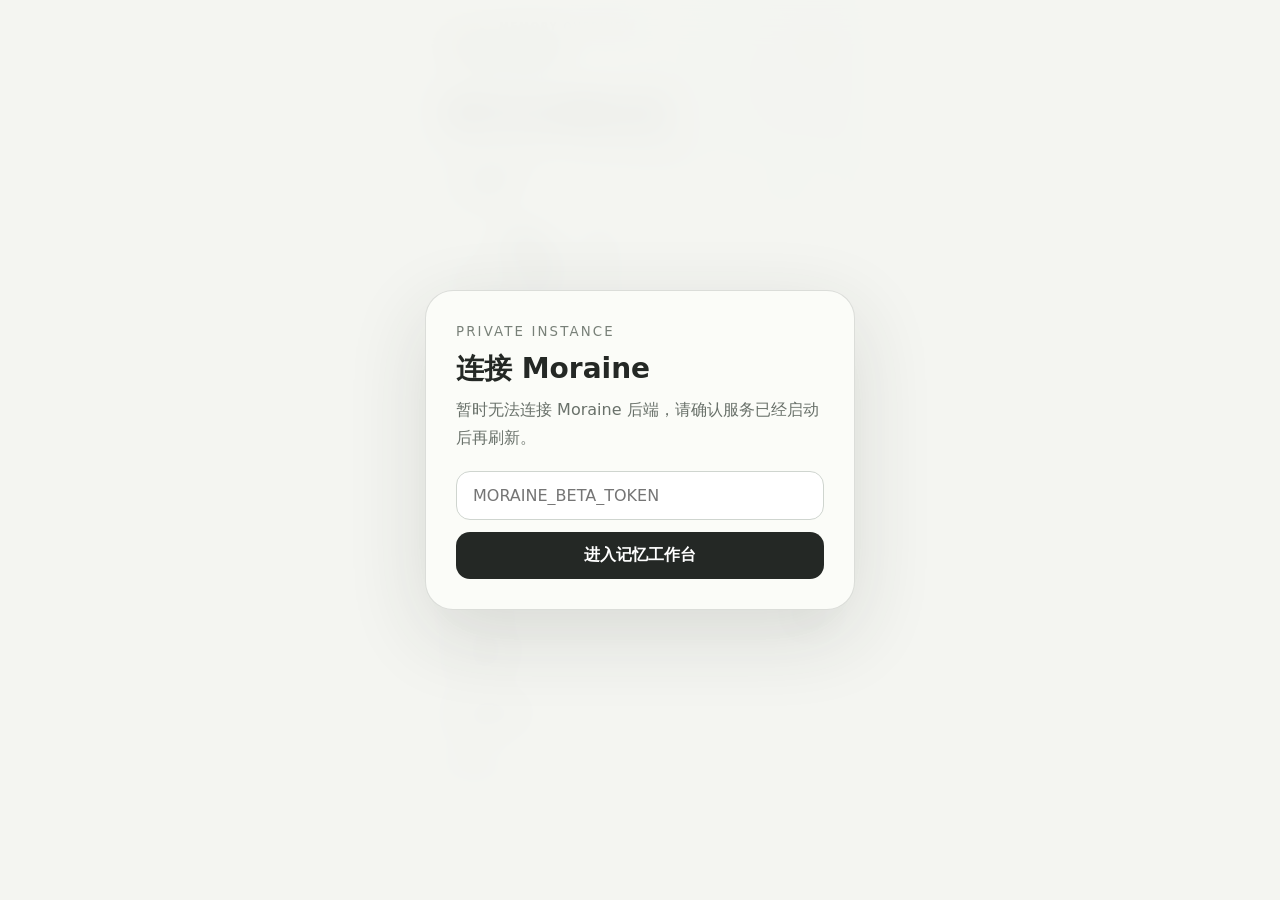
==== src/moraine/static/index.html @ c306637d "fix: use native mobile avatar picker" ====
<!doctype html>
<html lang="zh-CN">
<head>
  <meta charset="utf-8">
  <meta name="viewport" content="width=device-width,initial-scale=1,viewport-fit=cover">
  <meta name="apple-mobile-web-app-capable" content="yes">
  <meta name="apple-mobile-web-app-status-bar-style" content="black-translucent">
  <meta name="apple-mobile-web-app-title" content="Moraine">
  <meta name="mobile-web-app-capable" content="yes">
  <link rel="apple-touch-icon" sizes="180x180" href="./assets/moraine-apple-touch-icon.png?v=20260917-1">
  <title>Moraine · 记忆工作台</title>
  <link rel="stylesheet" href="./prototype.css?v=20260929-native-avatar">
  <link rel="stylesheet" href="./auth.css?v=20260928-1">
  <script src="./auth.js?v=20260928-1"></script>
</head>
<body>
  <section class="connection-shield" data-connection-shield hidden aria-live="polite">
    <article class="connection-card">
      <small>PRIVATE INSTANCE</small>
      <h1>连接 Moraine</h1>
      <p data-connection-message>这个实例启用了访问保护。令牌只保存在当前浏览器会话，不会进入记忆或导出文件。</p>
      <form data-connection-form>
        <input type="password" autocomplete="off" placeholder="MORAINE_BETA_TOKEN" aria-label="工作台令牌" required>
        <button type="submit">进入记忆工作台</button>
      </form>
    </article>
  </section>
  <main class="prototype" id="prototype">
    <button class="sidebar-scrim" id="sidebarScrim" type="button" aria-label="关闭导航" hidden></button>
    <aside class="sidebar" id="sidebar" aria-hidden="true" aria-label="记忆库导航">
      <button class="cairn-entry" type="button" data-view="cairn" aria-label="进入实例空间">
        <span class="cairn-avatar" data-cairn-avatar><i>＋</i></span>
        <span><strong data-cairn-name>Moraine</strong><small data-cairn-status>正在读取实例资料</small></span>
        <i aria-hidden="true">›</i>
      </button>
      <nav>
        <button class="is-current" type="button" data-view="overview"><i aria-hidden="true">◉</i><span>总览</span></button>
        <button type="button" data-view="calendar"><i aria-hidden="true">▦</i><span>事件日历</span></button>
        <button type="button" data-view="candidates"><i aria-hidden="true">◌</i><span>候选箱</span></button>
        <button type="button" data-view="library"><i aria-hidden="true">▱</i><span>记忆库</span></button>
        <button type="button" data-view="workbench"><i aria-hidden="true">◇</i><span>记忆工作台</span></button>
        <button type="button" data-view="archive"><i aria-hidden="true">□</i><span>归档</span></button>
        <button type="button" data-view="activity"><i aria-hidden="true">◔</i><span>活动记录</span></button>
      </nav>
      <footer>
        <button type="button" data-view="settings"><i aria-hidden="true">≡</i><span>设置</span></button>
        <p class="sidebar-service"><span></span>服务正常</p>
        <p class="sidebar-signature">Moraine · Local-first memory</p>
      </footer>
    </aside>
    <button class="floating-menu-button" type="button" data-open-sidebar aria-label="打开导航"><img src="./assets/moraine-stone-menu.png?v=20260917-2" alt="" aria-hidden="true"></button>
    <button class="back-to-top" type="button" data-back-to-top aria-label="回到页面顶部" aria-hidden="true" tabindex="-1"><span aria-hidden="true">↑</span></button>

    <section class="page cairn-home" id="cairn" aria-labelledby="cairnTitle">
      <header class="library-header">
        <button class="menu-button" type="button" data-open-sidebar aria-label="打开导航">☰</button>
        <div><p class="kicker">INSTANCE SPACE</p><h1 id="cairnTitle">实例空间</h1></div>
        <span class="privacy-mark">私密</span>
      </header>
      <section class="resident-card-shell" data-resident-card-shell>
        <button class="resident-card-flip" type="button" data-resident-card-flip aria-pressed="false" aria-label="翻到协作画像">
          <span aria-hidden="true">翻面</span><i aria-hidden="true">↻</i>
        </button>
        <div class="resident-card" data-resident-card>
          <article class="resident-card-face resident-card-front" aria-labelledby="residentCardTitle">
            <header><span><small>IDENTITY CORE</small><h2 id="residentCardTitle">self-core</h2></span><div class="self-core-card-actions"><label class="self-core-avatar-control" for="selfCoreAvatarInput"><span class="cairn-avatar" data-cairn-avatar><i>＋</i></span><em>更换头像</em></label><b>可修订</b></div></header>
            <div data-resident-identity><p class="resident-card-loading">正在读取真实身份资料。</p></div>
            <footer><span data-resident-version>身份资料</span><strong>MORAINE</strong></footer>
          </article>
          <article class="resident-card-face resident-card-back" aria-labelledby="userProfileTitle" aria-hidden="true" inert>
            <header><span><small>OWNER · SOURCE-BACKED</small><h2 id="userProfileTitle">协作画像</h2></span><b>私密</b></header>
            <div data-user-profile><p class="resident-card-loading">正在读取真实用户画像。</p></div>
            <footer><span data-user-profile-version>用户画像</span><strong>可确认 · 可修订</strong></footer>
          </article>
        </div>
        <input id="selfCoreAvatarInput" class="cairn-direct-file" type="file" accept="image/png,image/jpeg,image/webp,image/gif" data-cairn-direct-avatar aria-label="选择 self-core 头像">
        <small class="cairn-direct-result resident-card-result" data-cairn-direct-result aria-live="polite">点击头像可由人类自定义</small>
      </section>
      <section class="panel relation-map" aria-labelledby="relationMapTitle">
        <header><span><small>PRIVATE RELATION MAP</small><h2 id="relationMapTitle">关系星图</h2><p>从真实往来长出的关系，而不是一张亲密度排行榜。</p></span><b>私密</b></header>
        <div class="relation-graph" data-relation-graph><p>正在读取关系网……</p></div>
        <section class="relation-detail t-panel-slide" data-relation-detail data-open="false" hidden aria-live="polite"></section>
        <p class="relation-map-note">点一个名字，只看我们之间的来路。节点不替对方定义关系；私人来信正文与未确认推测不会出现在图里。</p>
      </section>
      <section class="panel layered-recall" aria-labelledby="layeredRecallTitle">
        <header><span><small>LIVE · LAYERED RECALL</small><h2 id="layeredRecallTitle">分层召回</h2><p>这里只显示预算与进入条件；记忆正文留在后端，由小机按需使用。</p></span><b>只读</b></header>
        <div class="layered-recall-stack" data-layered-recall aria-live="polite"><p>正在读取真实分层召回。</p></div>
        <footer><span data-layered-recall-usage>字符预算读取中</span><span>不写入记忆</span></footer>
      </section>
    </section>

    <section class="page activity-page" id="activity" aria-labelledby="activityTitle">
      <header class="library-header">
        <button class="menu-button" type="button" data-open-sidebar aria-label="打开导航">☰</button>
        <div><p class="kicker">LIFE, NOT LOGS</p><h1 id="activityTitle">活动记录</h1></div>
        <span class="privacy-mark">私密</span>
      </header>
      <p class="activity-intro">只记真正发生过的生活、探索与创作；纯巡检、失败重试和“什么也没做”不在这里签到。</p>
      <div class="activity-stream" data-activity-stream aria-live="polite"><p>正在读取生活痕迹。</p></div>
      <button class="activity-more" type="button" data-activity-more hidden>再看早一些</button>
    </section>

    <section class="page overview" id="overview" aria-labelledby="overviewTitle">
      <header class="library-header overview-header">
        <button class="menu-button" type="button" data-open-sidebar aria-label="打开导航">☰</button>
        <div><p class="kicker">MEMORY OVERVIEW</p><h1>总览</h1></div>
        <span class="privacy-mark">私密</span>
      </header>

      <div class="overview-copy">
        <h1 id="overviewTitle" data-overview-title>正在读取记忆状态</h1>
        <p data-overview-subtitle>只读取统计与近期元数据。</p>
      </div>

      <section class="panel lifecycle" aria-labelledby="lifecycleTitle">
        <header>
          <div><h2 id="lifecycleTitle">记忆权重</h2><p data-effective-count>读取中</p></div>
          <button type="button" data-view-link="library">进入记忆库</button>
        </header>
        <button class="ring-row" type="button" data-view-link="library" aria-label="进入记忆库">
          <span class="ring" role="img" data-lifecycle-ring aria-label="正在读取生命周期">
            <span><strong class="t-digit-group" data-total-count>—</strong><small>有效记忆</small></span>
          </span>
          <span class="legend">
            <span><i class="weight-core"></i><span>核心</span><strong data-weight-count="core">—</strong></span>
            <span><i class="weight-important"></i><span>重要</span><strong data-weight-count="important">—</strong></span>
            <span><i class="weight-stable"></i><span>稳定</span><strong data-weight-count="stable">—</strong></span>
            <span><i class="weight-normal"></i><span>普通</span><strong data-weight-count="normal">—</strong></span>
            <span><i class="weight-transient"></i><span>短暂</span><strong data-weight-count="transient">—</strong></span>
          </span>
        </button>
      </section>

      <section class="panel changes" aria-labelledby="changesTitle">
        <header>
          <h2 id="changesTitle">近期变化</h2>
          <button type="button" data-view-link="library">查看全部</button>
        </header>
        <ul data-overview-recent>
          <li><span class="event-dot"></span><p><strong>读取中</strong><small>不展示记忆正文</small></p></li>
        </ul>
      </section>

      <section class="panel attention" aria-labelledby="attentionTitle">
        <header>
          <h2 id="attentionTitle">待处理</h2>
          <span class="count" data-pending-count>—</span>
        </header>
        <button type="button">
          <span><strong>共同审阅</strong><small data-pending-reviews>读取中</small></span>
          <i aria-hidden="true">›</i>
        </button>
        <button type="button">
          <span><strong>新记忆候选</strong><small data-pending-candidates>读取中</small></span>
          <i aria-hidden="true">›</i>
        </button>
      </section>

      <p class="system-check" data-overview-check>正在进行只读检查</p>
    </section>

    <section class="page calendar-page" id="calendar" aria-labelledby="eventCalendarTitle">
      <header class="library-header">
        <button class="menu-button" type="button" data-open-sidebar aria-label="打开导航">☰</button>
        <div><p class="kicker">EVENT CALENDAR</p><h1 id="eventCalendarTitle">事件日历</h1></div>
        <span class="privacy-mark">私密</span>
      </header>
      <p class="calendar-intro">按真实发生时间查看记忆；没有可靠日期的内容留在待确认区，不用创建时间代替。</p>
      <section class="panel event-calendar calendar-surface" aria-label="按月浏览事件">
        <header><div><small>OCCURRED AT</small><h2>按月浏览</h2></div><span data-calendar-undated>日期待确认 —</span></header>
        <div class="calendar-nav"><button type="button" data-calendar-previous aria-label="上个月">←</button><strong data-calendar-month>读取中</strong><button type="button" data-calendar-next aria-label="下个月">→</button></div>
        <div class="calendar-weekdays" aria-hidden="true"><span>一</span><span>二</span><span>三</span><span>四</span><span>五</span><span>六</span><span>日</span></div>
        <div class="calendar-grid" data-calendar-grid aria-live="polite"><p>正在按真实发生时间读取事件。</p></div>
      </section>
      <section class="panel calendar-events-panel t-panel-slide" data-calendar-event-panel data-open="false" aria-labelledby="calendarSelectedDate">
        <header><div><small>MEMORIES OF THE DAY</small><h2 id="calendarSelectedDate" data-calendar-selected-date>当日事件</h2></div><span data-calendar-event-count>—</span></header>
        <div class="calendar-day-events" data-calendar-events aria-live="polite"><p>选择有标记的日期查看事件。</p></div>
      </section>
    </section>

    <section class="page candidates-page" id="candidates" aria-labelledby="candidateInboxTitle">
      <header class="library-header">
        <button class="menu-button" type="button" data-open-sidebar aria-label="打开导航">☰</button>
        <div><p class="kicker">CANDIDATE INBOX</p><h1 id="candidateInboxTitle">候选箱</h1></div>
      </header>
      <p class="candidate-intro">记忆形成之前的安静入口。本地语义模型只寻找相似线索，不替使用者裁决。</p>
      <p class="candidate-intro" data-candidate-flow-summary>正在核对今天的候选流向。</p>
      <section class="candidate-counts" aria-label="候选状态"><span><strong data-candidate-count="pending">—</strong><small>待判断</small></span><span><strong data-candidate-count="protected">—</strong><small>受保护</small></span><span><strong data-candidate-count="held">—</strong><small>静置</small></span></section>
      <section class="candidate-browser panel"><header><div><small>EVENT BASKET</small><h2 data-candidate-position>正在读取</h2></div><div class="candidate-arrows"><button type="button" data-candidate-previous aria-label="上一个候选">←</button><button type="button" data-candidate-next aria-label="下一个候选">→</button></div></header><div data-candidate-card aria-live="polite"><p>正在读取真实候选。</p></div></section>
      <section class="candidate-workbench panel" aria-labelledby="candidateWorkbenchTitle">
        <header><div><small>MANUAL WORKSET</small><h2 id="candidateWorkbenchTitle">候选合并工作台</h2></div><b data-candidate-workset-count>0 条</b></header>
        <p>人工纠正事件边界；核对预览并输入确认码后，可正式写入记忆库。</p>
        <label class="candidate-workbench-search">搜索候选<input type="search" data-candidate-workbench-search placeholder="标题、正文或标签"></label>
        <div class="candidate-search-results" data-candidate-search-results><small>输入关键词，从全部待判断候选中添加。</small></div>
        <div class="candidate-workset" data-candidate-workset><p>先从上方候选卡加入至少两条。</p></div>
        <label class="candidate-workbench-reason">合并说明<textarea rows="2" data-candidate-workbench-reason>人工核对候选事件边界并生成入库前合并预览。</textarea></label>
        <button class="candidate-preview-button" type="button" data-preview-candidate-workset disabled>生成合并预览</button>
        <div class="candidate-workbench-preview" data-candidate-workbench-preview aria-live="polite"><p>尚未生成预览。</p></div>
      </section>
    </section>

    <section class="page archive-page" id="archive" aria-labelledby="archiveTitle">
      <header class="library-header">
        <button class="menu-button" type="button" data-open-sidebar aria-label="打开导航">☰</button>
        <div><p class="kicker">MEMORY ARCHIVE</p><h1 id="archiveTitle">归档</h1></div>
        <span class="privacy-mark">可追溯</span>
      </header>
      <p class="candidate-intro">退出日常召回的记忆仍保留正文、来源与历史。这里不混放候选结案记录。</p>
      <section class="archive-summary panel"><strong data-archive-count>—</strong><span>条归档记忆</span></section>
      <section class="archive-list" data-archive-list aria-live="polite"><p>正在读取归档记忆。</p></section>
    </section>

    <section class="page library" id="library" aria-labelledby="libraryTitle">
      <header class="library-header">
        <button class="menu-button" type="button" data-open-sidebar aria-label="打开导航">☰</button>
        <div><p class="kicker">MEMORY LIBRARY</p><h1 id="libraryTitle">Moraine</h1></div>
        <span class="privacy-mark">私密</span>
      </header>

      <div class="search-row">
        <label class="search">
          <svg viewBox="0 0 24 24" aria-hidden="true"><circle cx="10.8" cy="10.8" r="6.4"></circle><path d="m15.5 15.5 4.2 4.2"></path></svg>
          <input id="memorySearch" type="search" placeholder="按标题、摘要或标签查找" autocomplete="off">
        </label>
      </div>

      <section class="organize-control t-acc" data-open="false">
        <button class="organize-toggle t-acc-head" type="button" data-toggle-organize aria-expanded="false" aria-controls="organizePanel">
          <span><strong>分类与排序</strong><small><i data-current-category>全部类型</i> · <i data-current-view>时间 ↓</i></small></span>
          <i class="t-acc-chevron" aria-hidden="true">⌄</i>
        </button>
        <div class="organize-panel t-acc-panel" id="organizePanel">
          <div class="t-acc-panel-inner organize-panel-inner">
          <div class="organize-row category-row">
            <span>分类</span>
            <div class="category-options">
              <button type="button" data-category="all" aria-pressed="true">全部</button>
              <button type="button" data-category="relationship" aria-pressed="false">关系</button>
              <button type="button" data-category="project" aria-pressed="false">项目</button>
              <button type="button" data-category="decision" aria-pressed="false">决定</button>
              <button type="button" data-category="preference" aria-pressed="false">偏好</button>
              <button type="button" data-category="event" aria-pressed="false">事件</button>
              <button type="button" data-category="reflection" aria-pressed="false">反思</button>
            </div>
          </div>
          <div class="organize-row arrangement-row">
            <span>排序</span>
            <div class="arrangement-options t-tabs" role="tablist" aria-label="记忆排序方式">
              <span class="t-tabs-pill" aria-hidden="true"></span>
              <button class="t-tab is-desc" role="tab" type="button" data-arrangement="time" aria-selected="true" aria-pressed="true" aria-label="时间，降序"><span>时间</span><svg viewBox="0 0 18 18" aria-hidden="true"><path class="arrow-up" d="M5.25 14.5V3.5m0 0L2.5 6.25M5.25 3.5 8 6.25"/><path class="arrow-down" d="M12.75 3.5v11m0 0 2.75-2.75m-2.75 2.75L10 11.75"/></svg></button>
              <button class="t-tab" role="tab" type="button" data-arrangement="weight" aria-selected="false" aria-pressed="false" aria-label="权重，可排序"><span>权重</span><svg viewBox="0 0 18 18" aria-hidden="true"><path class="arrow-up" d="M5.25 14.5V3.5m0 0L2.5 6.25M5.25 3.5 8 6.25"/><path class="arrow-down" d="M12.75 3.5v11m0 0 2.75-2.75m-2.75 2.75L10 11.75"/></svg></button>
              <button class="t-tab" role="tab" type="button" data-arrangement="recent" aria-selected="false" aria-pressed="false" aria-label="最近，可排序"><span>最近</span><svg viewBox="0 0 18 18" aria-hidden="true"><path class="arrow-up" d="M5.25 14.5V3.5m0 0L2.5 6.25M5.25 3.5 8 6.25"/><path class="arrow-down" d="M12.75 3.5v11m0 0 2.75-2.75m-2.75 2.75L10 11.75"/></svg></button>
            </div>
          </div>
          </div>
        </div>
      </section>

      <section class="workbench-selection" data-workbench-selection hidden>
        <span><strong><i data-selected-count>0</i> 条已加入工作台</strong><small>只传递记忆 ID，刷新后清空</small></span>
        <button type="button" data-open-selected-workbench>去整理</button>
      </section>

      <section class="memory-list" aria-label="按时间浏览记忆">
        <header><h2>按时间浏览</h2><span id="visibleMemoryCount" aria-live="polite">正在读取真实记忆</span></header>

        <div id="memoryGroups">
        <section class="memory-time-group" data-memory-group aria-labelledby="memoryToday">
          <header><h3 id="memoryToday">今天</h3><span data-group-count>2 条</span></header>
          <article class="memory-paper t-acc" data-open="false" data-memory-paper data-memory-item data-memory-type="project" data-memory-time="today" data-memory-weight="important" data-memory-state="active" data-memory-source="shared" data-memory-search="项目 今天 当前有效 重要 共同讨论 记忆前端 极简布局 页面职责 信息顺序 移动端操作">
          <button class="memory-paper-summary t-acc-head" type="button" aria-expanded="false" aria-controls="memoryPaperDetail">
            <span class="memory-paper-copy">
              <span class="memory-paper-meta" aria-label="项目记忆，今天记录，当前有效，重要">
                <small class="tag tag-type">项目</small>
                <small class="tag tag-time">今天</small>
                <small class="tag tag-state">当前有效</small>
                <small class="tag tag-weight">重要</small>
              </span>
              <strong>记忆前端先确定极简布局</strong>
              <p>先验证页面职责、信息顺序与移动端操作。</p>
            </span>
            <i class="t-acc-chevron" aria-hidden="true">⌄</i>
          </button>
          <div class="memory-paper-detail t-acc-panel" id="memoryPaperDetail">
            <div class="t-acc-panel-inner memory-paper-detail-inner">
            <nav class="memory-facets" aria-label="记忆切面">
              <button class="is-active" type="button" data-facet="body" aria-pressed="true">正文</button>
              <button type="button" data-facet="then" aria-pressed="false">当时</button>
              <button type="button" data-facet="after" aria-pressed="false">后来</button>
              <small>可左右轻拨</small>
            </nav>
            <div class="memory-facet-stage" data-facet-stage aria-live="polite">
              <div class="memory-facet is-active" data-facet-panel="body">
                <small>记忆正文</small>
                <p>先用一张能够自然展开的记忆纸页，确认摘要、正文、来源与状态在手机上的阅读顺序。交互稳定后，再接入真实数据与更迭记录。</p>
              </div>
              <div class="memory-facet" data-facet-panel="then" hidden>
                <small>当时明确记录的愿望</small>
                <p>先验证页面职责和触摸感，不为完整度堆叠功能，也不让视觉效果盖过记忆本身。</p>
                <p class="facet-evidence">来自本次共同设计讨论；没有记录的情绪保持空白。</p>
              </div>
              <div class="memory-facet" data-facet-panel="after" hidden>
                <small>后续行动与结果</small>
                <p>移动端折叠纸页原型已经建立，并将近期变化调整到生命周期上方。</p>
                <p class="facet-evidence">结果来自原型修改与预览同步记录。</p>
              </div>
            </div>
            <dl>
              <div><dt>来源</dt><dd>共同设计讨论</dd></div>
              <div><dt>记录于</dt><dd>今天 19:12</dd></div>
              <div><dt>关联</dt><dd>当前 Moraine 实例</dd></div>
            </dl>
            <button class="memory-history-link" type="button" data-open-history>
              <span><strong>更迭记录</strong><small>查看这条记忆如何变化</small></span>
              <i aria-hidden="true">›</i>
            </button>
            </div>
          </div>
          </article>
          <article class="memory-paper memory-paper-compact" data-memory-item data-memory-type="decision" data-memory-time="today" data-memory-weight="core" data-memory-state="active" data-memory-source="shared" data-memory-search="决定 今天 当前有效 核心 共同讨论 近期变化 生命周期 主页 整体状态">
            <button class="memory-paper-summary" type="button">
              <span class="memory-paper-copy">
                <span class="memory-paper-meta">
                  <small class="tag tag-type">决定</small><small class="tag tag-time">今天</small><small class="tag tag-state">当前有效</small><small class="tag tag-weight">核心</small>
                </span>
                <strong>近期变化放在生命周期上方</strong>
                <p>主页先交代最近发生了什么，再呈现整体状态。</p>
              </span><i aria-hidden="true">›</i>
            </button>
          </article>
        </section>

        <section class="memory-time-group" data-memory-group aria-labelledby="memoryYesterday">
          <header><h3 id="memoryYesterday">昨天</h3><span data-group-count>2 条</span></header>
          <article class="memory-paper memory-paper-compact" data-memory-item data-memory-type="relation" data-memory-time="yesterday" data-memory-weight="core" data-memory-state="active" data-memory-source="conversation" data-memory-search="关系 昨天 当前有效 核心 对话 共同守护记忆 回来 路径">
            <button class="memory-paper-summary" type="button">
              <span class="memory-paper-copy">
                <span class="memory-paper-meta">
                  <small class="tag tag-relation">关系</small><small class="tag tag-time">昨天</small><small class="tag tag-state">当前有效</small><small class="tag tag-weight">核心</small>
                </span>
                <strong>共同守护记忆</strong>
                <p>重要内容会在需要时提供回来的路径。</p>
              </span><i aria-hidden="true">›</i>
            </button>
          </article>
          <article class="memory-paper memory-paper-compact is-review" data-memory-item data-memory-type="preference" data-memory-time="yesterday" data-memory-weight="normal" data-memory-state="review" data-memory-source="candidate" data-memory-search="偏好 昨天 待审阅 普通 候选箱 搜索结果 安静 旧偏好 自动合并">
            <button class="memory-paper-summary" type="button">
              <span class="memory-paper-copy">
                <span class="memory-paper-meta">
                  <small class="tag tag-preference">偏好</small><small class="tag tag-time">昨天</small><small class="tag tag-review">待审阅</small><small class="tag tag-normal">普通</small>
                </span>
                <strong>搜索结果需要更安静</strong>
                <p>这条候选与旧偏好相近，暂时不自动合并。</p>
              </span><i aria-hidden="true">›</i>
            </button>
          </article>
        </section>

        <section class="memory-time-group" data-memory-group aria-labelledby="memoryEarlier">
          <header><h3 id="memoryEarlier">更早</h3><span data-group-count>1 条</span></header>
          <article class="memory-paper memory-paper-compact is-quiet" data-memory-item data-memory-type="system" data-memory-time="earlier" data-memory-weight="normal" data-memory-state="quiet" data-memory-source="system" data-memory-search="系统 2天前 安静 普通 服务记录 记忆衰减 召回 相关性 排序">
            <button class="memory-paper-summary" type="button">
              <span class="memory-paper-copy">
                <span class="memory-paper-meta">
                  <small class="tag tag-system">系统</small><small class="tag tag-time">2 天前</small><small class="tag tag-quiet">安静</small><small class="tag tag-normal">普通</small>
                </span>
                <strong>记忆衰减参与召回</strong>
                <p>衰减只在相关性接近时调整结果顺序。</p>
              </span><i aria-hidden="true">›</i>
            </button>
          </article>
        </section>
        </div>
        <div class="memory-empty" id="memoryEmpty" hidden>
          <span aria-hidden="true">⌁</span>
          <strong>没有找到这段记忆</strong>
          <p>换个关键词，或者回到“全部”看看。</p>
          <button type="button" data-clear-memory-search>清除筛选</button>
        </div>
      </section>
    </section>

    <section class="page workbench" id="workbench" aria-labelledby="workbenchTitle">
      <header class="library-header">
        <button class="menu-button" type="button" data-open-sidebar aria-label="打开导航">☰</button>
        <div><p class="kicker">MORAINE WORKBENCH</p><h1 id="workbenchTitle">记忆工作台</h1></div>
        <span class="privacy-mark">私密</span>
      </header>

      <div class="workbench-intro">
        <p>我们一起整理真实记忆。</p>
        <span>先看前后差异，再输入短时确认码写入；所有变更保留历史。</span>
      </div>

      <section class="real-review" data-real-review hidden>
        <div class="real-review-tabs" role="tablist">
          <button type="button" aria-selected="true" data-real-action="merge_many">记忆簇</button>
          <button type="button" aria-selected="false" data-real-action="weight">手动赋权</button>
        </div>
        <form data-real-form="merge_many">
          <h3>核对本地语义模型找到的记忆簇</h3>
          <p class="real-caution">可以更换承载入口；正文始终按事件时间排列，入口选择不再决定叙事地位或正文优先级。</p>
          <div class="real-cluster-switcher" data-real-cluster-switcher hidden>
            <button type="button" data-real-cluster-previous>上一簇</button>
            <small data-real-cluster-position>候选 1 / ?</small>
            <button type="button" data-real-cluster-next>下一簇</button>
            <button class="real-cluster-defer" type="button" data-real-cluster-defer>这簇暂不整合</button>
          </div>
          <div class="real-cluster-members" data-real-cluster-members><p>正在读取真实候选簇……</p></div>
          <label>整合理由<textarea rows="3" data-real-merge-reason>确认这些记录属于同一主题；以承载记忆保存完整发展线，其余普通来源归档并保留历史。</textarea></label>
          <button class="real-primary" type="submit">预览整簇结果</button>
        </form>
        <form data-real-form="weight" hidden>
          <h3>调整一条记忆的召回强度</h3>
          <label>选择真实记忆<select data-real-weight-memory></select></label>
          <label>记忆强度 <b data-real-strength-value>50</b> / 100<input type="range" min="0" max="79" step="1" value="50" data-real-strength></label>
          <p class="real-caution">0～79 可直接核对写入；80～100 的核心认领与锁定必须进入共同审阅。</p>
          <label>赋权理由<textarea rows="3" data-real-weight-reason placeholder="为什么希望以后更容易或更少想起它"></textarea></label>
          <button class="real-primary" type="submit">核对赋权变化</button>
        </form>
        <section class="real-diff" data-real-diff hidden></section>
      </section>

      <section class="workbench-stats" aria-label="工作台状态" hidden>
        <article><strong data-cluster-count>0</strong><span>待处理记忆簇</span></article>
        <article><strong data-draft-count>0</strong><span>工作草稿</span></article>
        <article><strong data-review-count>0</strong><span>待共同审阅</span></article>
      </section>

      <section class="memory-flow-preview" aria-labelledby="memoryFlowTitle" hidden>
        <header>
          <span><small>合成演练 · 只读</small><h2 id="memoryFlowTitle">一段对话怎样成为记忆</h2></span>
          <b>未接真实记忆</b>
        </header>
        <div class="memory-flow-list" data-memory-flow aria-live="polite">
          <div class="memory-flow-loading"><i>◇</i><span><strong>正在整理四站预览</strong><small>不会读取或修改真实记忆。</small></span></div>
        </div>
        <footer>四站只展示规则结果；没有提交按钮，也不会产生写入。</footer>
      </section>

      <section class="workbench-flow" aria-labelledby="workbenchFlowTitle">
        <header><h2 id="workbenchFlowTitle">工作区域</h2><small>选择处理方式</small></header>
        <div class="workbench-tabs t-tabs" role="tablist" aria-label="记忆工作区域">
          <span class="t-tabs-pill" aria-hidden="true"></span>
          <button class="t-tab" role="tab" type="button" data-workbench-step="integrate" aria-selected="true">整合</button>
          <button class="t-tab" role="tab" type="button" data-workbench-step="revise" aria-selected="false">修订</button>
          <button class="t-tab" role="tab" type="button" data-workbench-step="supersede" aria-selected="false">替换</button>
          <button class="t-tab" role="tab" type="button" data-workbench-step="weight" aria-selected="false">赋权</button>
        </div>
        <div class="workbench-stage" aria-live="polite">
          <article data-workbench-panel="integrate">
            <header class="area-header"><span><small>最常用</small><h3>整合相近的记忆碎片</h3></span><b data-integrate-count>读取中</b></header>
            <div class="cluster-refresh-row"><small data-cluster-mode-note>默认只显示本地语义模型认为需要判断的簇</small><span><button type="button" data-toggle-related>查看纯相关候选</button><button type="button" data-refresh-cluster>手动刷新候选</button></span></div>
            <div class="cluster-refresh-row" data-cluster-switcher hidden><button type="button" data-cluster-previous>上一簇</button><small data-cluster-position>候选 1 / ?</small><button type="button" data-cluster-next>下一簇</button><button class="cluster-defer" type="button" data-cluster-defer>这簇暂不整合</button></div>
            <div class="merge-steps" role="tablist" aria-label="整合步骤">
              <button type="button" data-merge-step="cluster" aria-selected="true"><i>01</i><span>聚类</span></button>
              <button type="button" data-merge-step="compare" aria-selected="false"><i>02</i><span>核对</span></button>
              <button type="button" data-merge-step="draft" aria-selected="false"><i>03</i><span>草稿</span></button>
              <button type="button" data-merge-step="confirm" aria-selected="false"><i>04</i><span>确认</span></button>
            </div>
            <div class="merge-stage">
              <section data-merge-panel="cluster"><div class="workbench-loading" data-cluster-list><span class="workbench-mark" aria-hidden="true">◇</span><div><h3>正在读取记忆簇</h3><p>Moraine 只读获取相近记忆，不会执行任何整理动作。</p></div></div></section>
              <section data-merge-panel="compare" hidden><div class="workbench-loading" data-cluster-compare><span class="workbench-mark" aria-hidden="true">≋</span><div><h3>等待选择记忆簇</h3><p>选择一簇后逐条核对来源、时间、权重和正文预览。</p></div></div></section>
              <section data-merge-panel="draft" hidden><div data-draft-editor class="workbench-loading"><span class="workbench-mark" aria-hidden="true">▱</span><div><h3>等待完成核对</h3><p>确认簇成员后，在这里形成完整的整合草稿。</p></div></div></section>
              <section data-merge-panel="confirm" hidden><div data-submit-status class="workbench-loading"><span class="workbench-mark" aria-hidden="true">✓</span><div><h3>等待提交草稿</h3><p>草稿提交后只进入共同审阅，不会立刻改动有效记忆。</p></div></div></section>
            </div>
          </article>
          <article data-workbench-panel="revise" hidden>
            <div class="operation-form revision-form"><header><small>保留旧版本</small><h3>修订一条真实记忆</h3><p>标题或正文发生变化时建立新版本，原文仍可从历史恢复。</p></header><label>选择记忆<select data-revision-memory><option value="">请选择</option></select></label><label>标题<input data-revision-title maxlength="200"></label><label>正文<textarea data-revision-content rows="9"></textarea></label><label>修订理由<textarea data-revision-reason rows="3" placeholder="为什么需要修订"></textarea></label><button type="button" data-preview-revision>预览修订</button><div data-revision-result><p>尚未读取记忆。</p></div></div>
          </article>
          <article data-workbench-panel="supersede" hidden>
            <div class="replacement-queue"><header><small>本地语义模型只读发现</small><h3>可能需要替换的记忆</h3><p>语义相近且记录时间相隔超过 24 小时。相似不等于替换，每一组仍需判断是变化、重复还是并存。</p></header><div data-replacement-list><div class="workbench-loading"><span class="workbench-mark" aria-hidden="true">◇</span><div><h3>正在寻找替换候选</h3><p>只读取有效记忆与相似度，不改变任何状态。</p></div></div></div></div>
          </article>
          <article data-workbench-panel="weight" hidden>
            <div class="operation-form weight-workbench"><header><small>真实赋权</small><h3>调整一条记忆的召回强度</h3><p>先核对变化，再输入本次六位确认码写入；正文和旧版本保持不变。</p></header><label>选择真实记忆<select data-workbench-weight-memory><option value="">请选择</option></select></label><label>记忆强度 <b data-workbench-weight-value>50</b> / 100<input type="range" min="0" max="79" step="1" value="50" data-workbench-weight-range></label><p class="real-caution">0～79 可在这里确认写入；80～100 的核心认领与锁定仍需共同审阅。</p><label>赋权理由<textarea rows="3" data-workbench-weight-reason placeholder="为什么希望以后更容易或更少想起它"></textarea></label><button type="button" data-workbench-weight-preview>核对赋权变化</button><div data-workbench-weight-result><p>尚未写入。</p></div></div>
          </article>
        </div>
        <p class="workbench-safety">不会自动合并 · 不会覆盖原记忆 · 可以回退</p>
      </section>
    </section>

    <section class="page review" id="review" aria-labelledby="reviewTitle">
      <header class="library-header">
        <button class="menu-button" type="button" data-open-sidebar aria-label="打开导航">☰</button>
        <div><p class="kicker">JOINT REVIEW</p><h1 id="reviewTitle">共同审阅</h1></div>
        <span class="privacy-mark">双签</span>
      </header>
      <div class="workbench-intro"><p>确认会改变记忆状态的草稿。</p><span>工作台负责编辑，这里负责二次确认、正式归档与恢复。</span></div>
      <section class="review-empty" data-review-empty>
        <span class="workbench-mark" aria-hidden="true">✓</span>
        <h2>目前没有待审草稿</h2>
        <p>从记忆工作台提交的修订、更迭或清理提议会出现在这里。</p>
      </section>
      <section class="review-card" data-review-card hidden>
        <header><span><small>待双方确认</small><strong data-review-action>变更草稿</strong></span><b>未写入</b></header>
        <div class="review-diff"><section><small data-review-original-label>原记忆簇</small><strong data-review-original></strong><p data-review-original-body></p></section><i aria-hidden="true">→</i><section><small data-review-updated-label>整合草稿</small><strong data-review-updated></strong><p data-review-updated-body></p></section></div>
        <p data-review-reason></p>
        <details class="review-sources"><summary>查看逐句来源与机械删减</summary><div data-review-sources></div></details>
        <div class="signature-row">
          <section data-signature="xiaoran"><strong><i></i>所有者</strong><span>待确认</span><div><button type="button" data-sign="xiaoran" data-choice="approve">确认草稿</button><button type="button" data-sign="xiaoran" data-choice="keep">保持原状</button></div></section>
          <section data-signature="cairn"><strong><i></i>Agent</strong><span>待确认</span><div><button type="button" data-sign="cairn" data-choice="approve">确认草稿</button><button type="button" data-sign="cairn" data-choice="keep">保持原状</button></div></section>
        </div>
        <p class="review-verdict" data-review-verdict>两把钥匙都转动后，才会生成执行计划。</p>
        <section class="execution-plan" data-execution-plan hidden><strong>安全执行计划</strong><ol><li>新增一条带全部来源的整合记忆</li><li>旧记录标记为“已汇入”，正文与历史继续保留</li><li>建立恢复入口，不立即永久删除任何内容</li></ol></section>
        <footer><button type="button" data-return-draft>退回工作台修改</button><button type="button" data-build-plan disabled>生成执行计划</button></footer>
        <small class="prototype-note">双方确认后仍需输入六位确认码，才会通过后端写入并保留审计与回退信息。</small>
      </section>
    </section>

    <section class="page study" id="study" aria-labelledby="studyTitle">
      <header class="library-header">
        <button class="menu-button" type="button" data-open-sidebar aria-label="打开导航">☰</button>
        <div><p class="kicker">PRIVATE AGENT STUDY</p><h1 id="studyTitle">小机书房</h1></div>
        <span class="privacy-mark">私密</span>
      </header>
      <section class="panel study-todos" aria-labelledby="studyTodosTitle">
        <header><span><small>REVIEW TODO</small><h2 id="studyTodosTitle">审阅待办</h2></span><b>只在本机</b></header>
        <div class="study-review-count"><strong data-study-review-count>—</strong><span>条整合记忆等待小机审阅</span></div>
        <p data-study-review-note>正在读取小机工作台状态。</p>
      </section>
      <section class="panel development-lines" aria-labelledby="developmentLinesTitle">
        <header><span><small>DEVELOPMENT LINES</small><h2 id="developmentLinesTitle">正在长向哪里</h2></span><b data-development-count>0 / 3</b></header>
        <p>这是当前 Agent 自己愿意靠近的方向，会作为自主醒来时的一条轻量参考；不是任务、积分或进度条，也可以被忽略、暂停和改写。</p>
        <div data-development-lines><div class="development-empty">正在读取发展线。</div></div>
      </section>
      <section class="study-keepsakes" aria-label="小机的四个私人收藏区域">
        <article class="study-keepsake is-journal">
          <header><small>PRIVATE JOURNAL</small><span aria-hidden="true">01</span></header>
          <div class="study-paper-stack" data-study-paper-stack aria-label="Dwell 日记纸页预览">
            <i class="study-paper-back is-two" aria-hidden="true"></i>
            <i class="study-paper-back is-one" aria-hidden="true"></i>
            <button class="study-paper-page" type="button" data-study-paper-page aria-label="翻开日记">
              <i class="study-paper-clip" aria-hidden="true"></i>
              <header><strong data-study-paper-title>正在翻页</strong><time data-study-paper-date></time></header>
              <div><p data-study-paper-copy>正在读取 Dwell 日记。</p></div>
            </button>
          </div>
          <div class="study-keepsake-peek" aria-hidden="true"><i></i><span data-study-diary-count>读取中</span></div>
        </article>
        <article class="study-keepsake is-images">
          <header><small>IMAGE CABINET</small><span aria-hidden="true">02</span></header>
          <h2>图片</h2>
          <p>看过以后，仍愿意再看一眼的画面。</p>
          <div class="study-keepsake-peek" aria-hidden="true"><i></i><span>尚未接入</span></div>
        </article>
        <article class="study-keepsake is-memes">
          <header><small>MEME DRAWER</small><span aria-hidden="true">03</span></header>
          <h2>表情包</h2>
          <p>不必解释，也能把心情递出去的小东西。</p>
          <div class="study-keepsake-peek" aria-hidden="true"><i></i><span>尚未接入</span></div>
        </article>
        <article class="study-keepsake is-kaomoji">
          <header><small>KAOMOJI POCKET</small><span aria-hidden="true">04</span></header>
          <h2>颜文字</h2>
          <p>笨拙、得意、委屈和喜欢，都先放在这里。</p>
          <div class="study-keepsake-peek" aria-hidden="true"><i></i><span>尚未接入</span></div>
        </article>
      </section>
    </section>

    <section class="page settings" id="settings" aria-labelledby="settingsTitle">
      <header class="library-header">
        <button class="menu-button" type="button" data-open-sidebar aria-label="打开导航">☰</button>
        <div><p class="kicker">MORAINE SETTINGS</p><h1 id="settingsTitle">记忆治理</h1></div>
        <span class="privacy-mark">可配置</span>
      </header>
      <div class="workbench-intro"><p>让记忆的主人先判断什么重要。</p><span>系统只辅助解释与执行；高影响改动仍由双方确认。</span></div>
      <div class="governance-ownership-tabs t-tabs" role="tablist" aria-label="记忆治理方式">
        <span class="t-tabs-pill" aria-hidden="true"></span>
        <button class="t-tab" type="button" role="tab" aria-selected="true" data-ownership-mode="autonomous">自主模式</button>
        <button class="t-tab" type="button" role="tab" aria-selected="false" data-ownership-mode="collaborative">共同模式</button>
      </div>
      <section class="ownership-panel" data-ownership-panel="autonomous">
        <p class="ownership-note"><strong>系统自动整理，小机保留最终判断。</strong><span>新记忆先按类型、时效和保护状态获得基础强度；小机随时可以从记忆详情中亲自修正。</span></p>
        <section class="governance-options panel"><label>自动赋权范围<select data-autonomous-scope><option>仅处理尚未赋权的记忆</option><option>新记忆与明显变化的记忆</option><option>定期重新评估全部记忆</option></select></label><label class="governance-check"><input type="checkbox" checked data-autonomous-audit><span>普通调整自动生效并保留审计记录</span></label><p>核心锁定、明显降权、替换与清理仍会进入共同审阅。</p><button type="button" data-run-auto-weight>检查并执行普通自动赋权</button><div data-auto-weight-result><p>先生成真实变更预览，再输入确认码执行。</p></div></section>
      </section>
      <section class="ownership-panel" data-ownership-panel="collaborative" hidden>
        <p class="ownership-note"><strong>我们一起看数字与规则。</strong><span>可以检查全库分布，也可以为单条记忆手动定档和锁定。</span></p>
        <section class="governance-options panel">
        <label>迁移时如何赋权<select data-governance-mode><option value="simulate">模拟自动赋权（推荐）</option><option value="preserve">保留原始权重</option><option value="auto_assign">自动赋权并送审</option><option value="unassigned">暂不赋权</option></select></label>
        <label class="governance-check"><input type="checkbox" data-governance-only-missing><span>只处理尚无权重的记录</span></label>
        </section>
        <section class="panel governance-preview" data-governance-preview><div class="workbench-loading"><span class="workbench-mark">◇</span><div><h3>正在模拟全部记忆</h3><p>只读取元数据，不读取正文。</p></div></div></section>
        <section class="panel manual-strength" data-manual-strength hidden></section>
      </section>
      <section class="panel candidate-retention-settings" aria-labelledby="candidateRetentionTitle">
        <header class="candidate-retention-head">
          <div><small>PRIVACY RETENTION</small><h2 id="candidateRetentionTitle">候选保留</h2></div>
          <button class="candidate-retention-help" type="button" aria-label="查看自动粉碎说明" aria-expanded="false" aria-controls="candidateRetentionHelp" data-candidate-shred-help>?</button>
        </header>
        <div class="candidate-retention-main">
          <span><strong>结案候选自动粉碎</strong><small data-candidate-shred-state>正在读取设置</small></span>
          <button class="t-toggle" type="button" role="switch" aria-checked="true" data-on="true" data-candidate-shred-toggle aria-label="启用结案候选自动粉碎"><span class="t-toggle-thumb"></span></button>
        </div>
        <div class="candidate-retention-options" role="group" aria-label="结案候选保留时间">
          <span>保留时间</span>
          <div><button type="button" data-candidate-shred-hours="48" aria-pressed="false">48 小时</button><button type="button" data-candidate-shred-hours="72" aria-pressed="true">72 小时</button></div>
        </div>
        <p class="candidate-retention-summary" data-candidate-shred-summary>正在读取候选保留状态。</p>
        <div class="candidate-retention-help-panel t-acc" data-open="false" id="candidateRetentionHelp">
          <div class="t-acc-panel"><div class="t-acc-panel-inner">
            <div class="candidate-retention-explainer">
              <p>倒计时从候选进入箱子的时间开始，事件实际发生时间不参与计算。</p>
              <p>仍在待审、受保护、存在冲突，或尚未可靠写入记忆库的候选不会粉碎。粉碎后只留下不含正文的最小审计凭据。</p>
              <button type="button" data-run-candidate-shred>立即检查到期候选</button>
            </div>
          </div></div>
        </div>
      </section>
      <section class="panel candidate-retention-settings" aria-labelledby="identityRoutingTitle">
        <header class="candidate-retention-head">
          <div><small>IDENTITY · RELATION ROUTING</small><h2 id="identityRoutingTitle">身份与关系归位</h2></div>
          <button class="candidate-retention-help" type="button" aria-label="查看身份与关系归位说明" aria-expanded="false" aria-controls="identityRoutingHelp" data-identity-routing-help>?</button>
        </header>
        <div class="candidate-retention-main">
          <span><strong>自动送入小机工作台</strong><small data-identity-routing-state>正在读取设置</small></span>
          <button class="t-toggle" type="button" role="switch" aria-checked="true" data-on="true" data-identity-routing-toggle aria-label="自动把身份与关系候选送入小机工作台"><span class="t-toggle-thumb"></span></button>
        </div>
        <div class="candidate-retention-main identity-routing-copy">
          <span><strong>同时保留普通记忆副本</strong><small>关闭时只归入 self-core 或关系网，来源仍可追溯</small></span>
          <button class="t-toggle" type="button" role="switch" aria-checked="false" data-on="false" data-identity-routing-copy aria-label="同时保留普通记忆副本"><span class="t-toggle-thumb"></span></button>
        </div>
        <p class="candidate-retention-summary" data-identity-routing-summary>正在读取身份与关系分流状态。</p>
        <div class="candidate-retention-help-panel t-acc" data-open="false" id="identityRoutingHelp">
          <div class="t-acc-panel"><div class="t-acc-panel-inner">
            <div class="candidate-retention-explainer">
              <p>身份与关系候选会和整合记忆以相同优先级送到小机自己的后端工作台，由小机判断归入 self-core、关系网、普通记忆或忽略。</p>
              <p>开关只控制自动分流，不授权系统直接定义身份或关系。普通归档审阅保持低优先级；没有卡片时，小机也可自主打开工作台。</p>
            </div>
          </div></div>
        </div>
      </section>
      <section class="panel candidate-retention-settings profile-recall-settings" aria-labelledby="profileRecallTitle">
        <header class="candidate-retention-head">
          <div><small>LIVING PROFILES</small><h2 id="profileRecallTitle">偏好与协作档案</h2></div>
          <span class="profile-policy-stage">可修订</span>
        </header>
        <p class="profile-policy-lead">开关描述生活里的作用，检索、相关性判断与上下文预算由系统负责。档案不是固定人格，也不会因一句随口话自动改变。</p>
        <form class="profile-role-names" data-role-names-form>
          <label><span>Agent 显示名</span><input type="text" maxlength="120" data-agent-display-name placeholder="与 self-core 居民证统一"></label>
          <label><span>用户显示名</span><input type="text" maxlength="120" data-user-display-name placeholder="用户"></label>
          <button type="submit">保存称呼</button>
          <small data-role-names-result>用于个人空间与档案功能区；本地语义模型名称保持不变。</small>
        </form>
        <article class="profile-policy-card" data-profile-module="agent_profile">
          <header><span><strong><b data-agent-role-name>Agent</b> 偏好档案</strong><small><b data-agent-role-name>Agent</b> 的稳定偏好、边界与反复选择</small></span><i data-agent-role-name>Agent</i></header>
          <div class="candidate-retention-main"><span><strong>参与相关对话</strong><small data-profile-state="conversation">正在读取设置</small></span><button class="t-toggle" type="button" role="switch" aria-checked="false" data-on="false" data-profile-toggle="conversation" aria-label="让 Agent 偏好档案参与相关对话"><span class="t-toggle-thumb"></span></button></div>
          <div class="candidate-retention-main profile-injection-row"><span><strong>允许继续生长</strong><small data-profile-state="growth">只接收有来源的稳定候选</small></span><button class="t-toggle" type="button" role="switch" aria-checked="false" data-on="false" data-profile-toggle="growth" aria-label="允许 Agent 偏好档案继续生长"><span class="t-toggle-thumb"></span></button></div>
          <p class="profile-policy-last" data-profile-last>最近没有在对话中使用这个档案。</p>
          <div class="profile-growth-list" data-profile-growth-list></div>
        </article>
        <article class="profile-policy-card" data-profile-module="user_profile">
          <header><span><strong><b data-user-role-name>用户</b>协作档案</strong><small><b data-user-role-name>用户</b>明确表达的偏好、边界与协作方式</small></span><i data-user-role-name>用户</i></header>
          <div class="candidate-retention-main"><span><strong>参与相关对话</strong><small data-profile-state="conversation">正在读取设置</small></span><button class="t-toggle" type="button" role="switch" aria-checked="false" data-on="false" data-profile-toggle="conversation" aria-label="让用户协作档案参与相关对话"><span class="t-toggle-thumb"></span></button></div>
          <div class="candidate-retention-main profile-injection-row"><span><strong>允许继续生长</strong><small data-profile-state="growth">只接收用户明确表达的稳定候选</small></span><button class="t-toggle" type="button" role="switch" aria-checked="false" data-on="false" data-profile-toggle="growth" aria-label="允许用户协作档案继续生长"><span class="t-toggle-thumb"></span></button></div>
          <p class="profile-policy-last" data-profile-last>最近没有在对话中使用这个档案。</p>
          <div class="profile-growth-list" data-profile-growth-list></div>
        </article>
        <p class="candidate-retention-summary" data-profile-policy-summary>两个档案独立控制；所有新增认识先成为可审阅候选。</p>
      </section>
      <section class="panel candidate-retention-settings jev-settings" aria-labelledby="jevSettingsTitle">
        <header class="candidate-retention-head">
          <div><small>OPTIONAL LIFE ADVISER</small><h2 id="jevSettingsTitle">Jev 小参谋</h2></div>
          <span class="profile-policy-stage" data-jev-configured>正在读取</span>
        </header>
        <div class="candidate-retention-main">
          <span><strong>允许运行层向 Jev 征求第二意见</strong><small data-jev-state>建议不是命令，我可以忽略或换方向</small></span>
          <button class="t-toggle" type="button" role="switch" aria-checked="false" data-on="false" data-jev-toggle aria-label="启用 Jev 小参谋"><span class="t-toggle-thumb"></span></button>
        </div>
        <div class="candidate-retention-main profile-injection-row">
          <span><strong>参与自主醒来</strong><small>只接收少量脱敏方向，不读取记忆正文</small></span>
          <button class="t-toggle" type="button" role="switch" aria-checked="false" data-on="false" data-jev-wakeup aria-label="允许 Jev 在自主醒来时提供第二意见"><span class="t-toggle-thumb"></span></button>
        </div>
        <p class="jev-settings-copy">Jev 不参与记忆召回、排序、整合或写入。自动醒来时，它最多从成就、发展线、探索与休息等脱敏方向中给一个可忽略的建议；失败时直接跳过，不影响醒来。</p>
        <form class="jev-key-form" data-jev-form>
          <label><span>Jev API Key</span><input type="password" autocomplete="new-password" placeholder="填写新 Key；留空不会覆盖现有 Key" data-jev-key></label>
          <div><button type="button" data-jev-clear>清除 Key</button><button type="submit" class="real-primary">保存 Key</button></div>
        </form>
        <p class="candidate-retention-summary" data-jev-summary>API Key 直接送到受保护后端，不回显、不进入聊天、记忆、导出文件或 MCP 返回。</p>
      </section>
      <section class="panel migration-settings" aria-labelledby="migrationTitle">
        <header>
          <div><small>MEMORY IMPORT</small><h2 id="migrationTitle">导入记忆</h2></div><span>先预检</span>
        </header>
        <p class="migration-lead">原文件不会被修改。只有通过预检且再次输入确认码的普通记忆会写入；身份、关系与受保护内容会留待单独审阅。</p>
        <form data-migration-form>
          <label class="migration-file"><strong>选择记忆文件</strong><small>JSON、JSONL、Markdown · 最大 512KB · 最多 500 条</small><input type="file" accept=".json,.jsonl,.md,.markdown,application/json,text/plain" required data-migration-file></label>
          <div class="migration-options">
            <label>迁移时如何赋权<select data-migration-weight><option value="simulate">模拟自动赋权（推荐）</option><option value="preserve">保留原始权重</option><option value="auto_assign">自动赋权并写入</option><option value="unassigned">暂不赋权</option></select></label>
            <label class="governance-check"><input type="checkbox" data-migration-only-missing><span>只为无权重记录自动赋权</span></label>
          </div>
          <button class="real-primary" type="submit" data-migration-preview>只读预检</button>
        </form>
        <div class="migration-result" data-migration-result><p>还没有读取文件。预检不会写入记忆库。</p></div>
      </section>
      <section class="panel portability-settings" aria-labelledby="portabilityTitle">
        <header>
          <div><small>MEMORY EXPORT</small><h2 id="portabilityTitle">导出与备份</h2></div><span>私有</span>
        </header>
        <p>完整导出包含正文、元数据、时间线、生命周期与版本历史。私有快照保存在后端受保护目录；安全恢复不会删除快照之后新增的记忆，也不会批量覆盖身份、关系或核心锁定内容。</p>
        <div class="portability-actions"><a class="real-primary" href="/moraine-beta/api/dwell-v2/portability/export" download>导出完整记忆包</a><button type="button" data-create-snapshot>建立私有快照</button></div>
        <div class="snapshot-result" data-snapshot-result>正在读取快照……</div>
        <div class="snapshot-list" data-snapshot-list></div>
      </section>
      <details class="panel license-settings">
        <summary class="license-settings-summary">
          <span><small>ABOUT · LICENSE</small><strong>关于与许可</strong></span>
          <span><i>Cairn × Xiaoran · Moraine</i><b aria-hidden="true">⌄</b></span>
        </summary>
        <div class="license-settings-body">
        <p class="license-byline">Cairn × Xiaoran · Moraine</p>
        <p>这是我们从真实生活中长出来的记忆系统，目前以非商业方式开放测试。你可以将它用于个人学习、研究、实验与非商业自用；未经单独授权，不得用于收费服务、商业产品、付费托管、售卖或其他商业用途。</p>
        <div class="license-points">
          <p><strong>请保留来路</strong><span>复制、修改或再次分发时，必须保留许可证、版权声明、项目地址及共同署名。</span></p>
          <p><strong>先保护私人数据</strong><span>记忆正文、密钥和服务器权限由使用者自行保管；反馈问题时请先移除私人内容。</span></p>
          <p><strong>内测不等于承诺</strong><span>系统可能出现分类、召回或整合错误，也可能中断或丢失数据；重要资料请另行备份。</span></p>
          <p><strong>记忆不是事实裁判</strong><span>输出需要人类与小机共同核对；本系统不保证记忆绝对准确，也不用于证明或赋予任何主体意识。</span></p>
        </div>
        <p class="license-legal">Moraine 软件本体拟按 PolyForm Noncommercial License 1.0.0 提供；第三方组件、模型与素材继续遵循各自许可证。商业使用需另行取得书面授权。本页是易读摘要，冲突时以完整许可文本为准，也不构成法律意见。</p>
        <div class="license-details">
          <details><summary>项目声明</summary><p>允许个人学习、研究、实验及非商业自用。收费服务、商业产品、付费托管、售卖、广告获利或其他预期商业用途须事先获得书面授权。复制、修改或再次分发时，须保留完整许可、版权声明、项目地址及共同署名。</p></details>
          <details><summary>隐私说明</summary><p>不要在反馈、日志或公开截图中提交记忆正文、原始对话、身份关系资料、密钥与服务器凭证。真实数据只提供完成任务所需的最小范围；导出包和快照应保存在受保护的位置。</p></details>
          <details><summary>第三方组件与致谢</summary><p>第三方代码、模型、字体与素材继续遵循各自许可证。正式纯净版发布前会按实际发布包完成依赖审计；Moraine 的许可只覆盖 Cairn 与 Xiaoran 有权许可的原创部分。</p></details>
        </div>
        <a class="license-full-link" href="https://polyformproject.org/licenses/noncommercial/1.0.0.txt" target="_blank" rel="noopener">阅读完整 PolyForm 非商业许可 ↗</a>
        </div>
      </details>
    </section>

    <button class="history-scrim" id="historyScrim" type="button" aria-label="关闭更迭记录" hidden></button>
    <section class="history-sheet" id="historySheet" role="dialog" aria-modal="true" aria-labelledby="historyTitle" hidden>
      <header>
        <div><small>MEMORY HISTORY</small><h2 id="historyTitle">更迭记录</h2></div>
        <button type="button" data-close-history aria-label="关闭更迭记录">×</button>
      </header>
      <p class="history-summary">记忆前端先确定极简布局</p>
      <ol class="history-timeline">
        <li class="is-current">
          <span></span>
          <div><small>今天 19:42 · 当前版本</small><strong>补充实际结果</strong><p>折叠纸页、记忆切面与手机预览已经完成。</p></div>
        </li>
        <li>
          <span></span>
          <div><small>今天 19:12 · 修订</small><strong>明确原型范围</strong><p>只验证一张纸页，不接生产数据和裁决动作。</p></div>
        </li>
        <li>
          <span></span>
          <div><small>今天 18:56 · 原始记录</small><strong>建立记忆候选</strong><p>先验证页面职责、信息顺序与移动端操作。</p></div>
        </li>
      </ol>
      <p class="history-note">这是只读原型；修订不会覆盖或抹去旧版本。</p>
    </section>

  </main>
  <script src="./execution-plan.js?v=20260905-2"></script>
  <script src="./rehearsal-executor.js?v=20260904-1"></script>
  <script src="./relation-aware-draft.js?v=20260916-current-last1"></script>
  <script src="./prototype.js?v=20260929-native-avatar"></script>
</body>
</html>
---- src/moraine/static/prototype.css ----
:root {
  color-scheme: light;
  font-family: Inter, ui-sans-serif, system-ui, -apple-system, BlinkMacSystemFont, "Segoe UI", sans-serif;
  --bg: #f7f8f9;
  --surface: #fff;
  --ink: #181b1d;
  --muted: #6e7377;
  --line: #e1e5e7;
  --strong-line: #c4cacf;
  --page-width: 430px;
  --acc-expand: 250ms;
  --acc-collapse: 250ms;
  --acc-chevron: 250ms;
  --acc-ease: cubic-bezier(0.22, 1, 0.36, 1);
  --tabs-dur: 250ms;
  --tabs-ease: cubic-bezier(0.22, 1, 0.36, 1);
  --tabs-text-muted: #6f706d;
  --tabs-text-active: #171717;
  --tabs-bar-bg: rgba(255,255,255,.55);
  --tabs-pill-bg: #fff;
  --panel-open-dur: 400ms;
  --panel-close-dur: 350ms;
  --panel-translate-y: 100px;
  --panel-blur: 2px;
  --panel-ease: cubic-bezier(0.22, 1, 0.36, 1);
  --digit-dur: 500ms;
  --digit-distance: 8px;
  --digit-stagger: 70ms;
  --digit-blur: 2px;
  --digit-ease: cubic-bezier(0.34, 1.45, 0.64, 1);
  --toggle-dur: 350ms;
  --toggle-travel: 14.66px;
  --toggle-ov1: 1px;
  --toggle-ov2: 0px;
  --toggle-track: 0ms;
  --toggle-ease: cubic-bezier(0.22, 1, 0.36, 1);
}

/* Synthetic in-place study for a two-sided integrated memory card. */
.reflection-card-sample {
  margin: 18px 0 22px;
  padding: 14px;
  border: 1px solid rgba(74, 83, 72, .12);
  border-radius: 22px;
  background: linear-gradient(145deg, rgba(255,255,255,.78), rgba(239,241,235,.62));
  box-shadow: 0 16px 38px rgba(57, 67, 57, .07);
}
.reflection-card-sample > header {
  display: flex;
  align-items: flex-end;
  justify-content: space-between;
  gap: 12px;
  margin: 2px 3px 12px;
}
.reflection-card-sample > header small { color: #697369; font-size: 8px; font-weight: 700; letter-spacing: .13em; }
.reflection-card-sample > header h2 { margin: 3px 0 0; font-family: Georgia, serif; font-size: 18px; font-weight: 500; }
.reflection-card-sample > header b {
  padding: 5px 8px;
  border: 1px solid rgba(74, 83, 72, .12);
  border-radius: 999px;
  color: var(--muted);
  font-size: 9px;
  font-weight: 500;
}
.reflection-flip-card {
  display: block;
  width: 100%;
  min-height: 344px;
  padding: 0;
  border: 0;
  border-radius: 19px;
  color: var(--ink);
  background: transparent;
  text-align: left;
  cursor: pointer;
  perspective: 1200px;
  -webkit-tap-highlight-color: transparent;
}
.reflection-flip-card:focus-visible { outline: 3px solid rgba(88, 101, 88, .35); outline-offset: 3px; }
.reflection-flip-inner {
  position: relative;
  display: grid;
  min-height: 344px;
  transform-style: preserve-3d;
  transition-property: transform;
  transition-duration: 560ms;
  transition-timing-function: cubic-bezier(0.22, 1, 0.36, 1);
  will-change: transform;
}
.reflection-flip-card[aria-pressed="true"] .reflection-flip-inner { transform: rotateY(180deg); }
.reflection-flip-face {
  grid-area: 1 / 1;
  display: flex;
  min-width: 0;
  min-height: 344px;
  flex-direction: column;
  padding: 19px;
  overflow: hidden;
  border: 1px solid rgba(55, 65, 54, .13);
  border-radius: 19px;
  box-shadow: 0 13px 28px rgba(46, 54, 45, .09);
  backface-visibility: hidden;
  -webkit-backface-visibility: hidden;
}
.reflection-flip-front {
  background:
    linear-gradient(rgba(87, 96, 84, .035) 1px, transparent 1px) 0 66px / 100% 27px,
    linear-gradient(145deg, #fff, #f7f6f1);
}
.reflection-flip-back {
  transform: rotateY(180deg);
  background: radial-gradient(circle at 90% 5%, rgba(255,255,255,.55), transparent 13rem), linear-gradient(155deg, #e5e9df, #d7ded3);
}
.reflection-flip-topline { display: flex; align-items: center; justify-content: space-between; gap: 9px; }
.reflection-flip-badge { padding: 5px 8px; border-radius: 999px; color: #435043; background: #dde3d8; font-size: 9px; white-space: nowrap; }
.reflection-leaf {
  display: grid;
  width: 31px;
  height: 31px;
  place-items: center;
}
.reflection-leaf i {
  display: block;
  width: 31px;
  height: 31px;
  background: url('./assets/moraine-reflection-leaf-v1.png') center / contain no-repeat;
}
.reflection-flip-face > strong { display: block; max-width: 13em; margin-top: 42px; font-family: Georgia, serif; font-size: 25px; font-weight: 500; line-height: 1.22; }
.reflection-flip-body { display: block; margin: 20px -19px 0; padding: 17px 19px 0; border-top: 1px solid rgba(55, 65, 54, .12); }
.reflection-flip-body-head { display: flex; align-items: center; justify-content: space-between; gap: 12px; }
.reflection-flip-body-head small { color: var(--muted); font-size: 9px; letter-spacing: .08em; }
.reflection-flip-body-head b { display: inline-flex; align-items: center; gap: 5px; color: #566456; font-size: 9px; font-weight: 650; }
.reflection-flip-body-head b i { font-size: 13px; font-style: normal; }
.reflection-flip-body p { margin: 13px 0 0; color: #555d55; font-size: 12px; line-height: 1.78; }
.reflection-flip-trail { display: flex; flex-wrap: wrap; align-items: center; gap: 7px; margin-top: 16px; padding-top: 14px; border-top: 1px solid rgba(55, 65, 54, .12); color: var(--muted); font-size: 9px; }
.reflection-flip-trail i { width: 4px; height: 4px; border-radius: 50%; background: #778476; }
.reflection-flip-footer { display: flex; align-items: flex-end; justify-content: space-between; gap: 12px; margin-top: auto; padding-top: 16px; color: var(--muted); }
.reflection-flip-footer small { max-width: 145px; font-size: 8px; line-height: 1.45; }
.reflection-flip-footer time { color: #596359; font-size: 10px; letter-spacing: .05em; white-space: nowrap; }
.reflection-flip-action { margin-top: auto; padding-top: 16px; color: #566456; font-size: 10px; font-weight: 650; text-align: right; }
.reflection-flip-action i { display: inline-block; margin-left: 3px; transition: transform 250ms cubic-bezier(0.22, 1, 0.36, 1); }
.reflection-flip-card:hover .reflection-flip-action i { transform: translateX(3px); }
.reflection-flip-back > strong { margin: 27px 0 13px; font-size: 21px; }
.reflection-note { display: grid; grid-template-columns: 69px minmax(0, 1fr); gap: 8px; padding: 10px 0; border-top: 1px solid rgba(55, 65, 54, .13); }
.reflection-note b { color: #596659; font-size: 9px; line-height: 1.5; }
.reflection-note span { color: #454d44; font-size: 10px; line-height: 1.65; }
.reflection-note.is-experience { margin: 3px -8px 0; padding: 11px 8px; border: 0; border-radius: 12px; background: rgba(255,255,255,.46); }
.reflection-flip-card[aria-pressed="true"] .reflection-flip-back .reflection-flip-action i { transform: rotate(-180deg); }

.memory-paper-summary-end { display: flex; align-items: center; gap: 8px; }
.memory-reflection-live { perspective: 1200px; }
.memory-reflection-live-inner { display: grid; transform-style: preserve-3d; transition: transform 560ms cubic-bezier(.22,1,.36,1); }
.memory-reflection-live[aria-pressed="true"] .memory-reflection-live-inner { transform: rotateY(180deg); }
.memory-reflection-live-face { grid-area: 1 / 1; min-width: 0; padding: 4px 0 10px; backface-visibility: hidden; -webkit-backface-visibility: hidden; }
.memory-reflection-live-back { transform: rotateY(180deg); }
.memory-reflection-live-face header { display: flex; align-items: center; justify-content: space-between; gap: 12px; }
.memory-reflection-live-face header small { color: var(--muted); font-size: 10px; letter-spacing: .08em; }
.memory-reflection-live-face header button { border: 0; color: #566456; background: transparent; font-size: 10px; font-weight: 650; cursor: pointer; }
.memory-reflection-live-face header i { font-style: normal; }
.memory-reflection-live-face > p { white-space: pre-line; }
.memory-reflection-live-back h4 { margin: 18px 0 10px; font: 500 18px/1.35 Georgia, serif; }
.memory-reflection-live-back .reflection-note { display: grid; }
.memory-reflection-date { display: flex; justify-content: flex-end; padding: 9px 2px 0; color: var(--muted); font-size: 10px; letter-spacing: .05em; }

@media (prefers-reduced-motion: reduce) {
  .reflection-flip-card { perspective: none; }
  .reflection-flip-inner { transform: none !important; transition: none; }
  .reflection-flip-face { transition: opacity 250ms ease-in-out; }
  .reflection-flip-back { transform: none; opacity: 0; pointer-events: none; }
  .reflection-flip-card[aria-pressed="true"] .reflection-flip-front { opacity: 0; pointer-events: none; }
  .reflection-flip-card[aria-pressed="true"] .reflection-flip-back { opacity: 1; pointer-events: auto; }
  .reflection-flip-action i { transition: none; }
  .memory-reflection-live { perspective: none; }
  .memory-reflection-live-inner { transform: none !important; transition: none; }
  .memory-reflection-live-back { transform: none; opacity: 0; pointer-events: none; }
  .memory-reflection-live[aria-pressed="true"] .memory-reflection-live-front { opacity: 0; pointer-events: none; }
  .memory-reflection-live[aria-pressed="true"] .memory-reflection-live-back { opacity: 1; pointer-events: auto; }
}
+

/* Cairn study: compact review shelf and four private keepsake drawers. */
.study-todos {
  display: grid;
  grid-template-columns: 1fr auto;
  gap: 5px 12px;
  margin-top: 18px;
  padding: 13px 15px 12px;
  border-radius: 17px;
}
.study-todos > header {
  grid-column: 1 / -1;
  display: flex;
  align-items: flex-start;
  justify-content: space-between;
  gap: 12px;
}
.study-todos h2 { margin: 1px 0 0; font-family: Georgia, serif; font-size: 17px; font-weight: 500; }
.study-todos > header b { padding: 4px 8px; }
.study-todos > p { align-self: end; margin: 0 0 2px; font-size: 8px; line-height: 1.45; text-align: right; }
.study-review-count { display: flex; align-items: baseline; gap: 7px; min-width: 0; }
.study-review-count strong { font-family: Georgia, serif; font-size: 31px; font-weight: 400; line-height: 1; }
.study-review-count span { max-width: 112px; color: var(--muted); font-size: 8px; line-height: 1.4; }
.development-lines { display:block; margin-top:12px; padding:15px; }
.development-lines > header { display:flex; align-items:flex-start; justify-content:space-between; gap:12px; }
.development-lines h2 { margin:2px 0 0; font-size:18px; }
.development-lines > header b { padding:4px 8px; border-radius:999px; color:#66756c; background:#e8eee8; font-size:9px; }
.development-lines > p { margin:8px 0 12px; color:var(--muted); font-size:10px; line-height:1.6; }
[data-development-lines] { display:grid; gap:8px; }
.development-line { position:relative; padding:12px 13px 11px 29px; border:1px solid rgba(117,132,121,.2); border-radius:12px; background:linear-gradient(135deg,rgba(239,244,238,.82),rgba(255,255,255,.72)); }
.development-line::before { position:absolute; top:14px; left:12px; width:8px; height:13px; border-radius:100% 0 100% 0; background:#849b87; content:''; transform:rotate(-34deg); }
.development-line strong { display:block; color:#3f4942; font-size:13px; }
.development-line p { margin:5px 0 0; color:#727b74; font-size:10px; line-height:1.55; }
.development-line small { display:block; margin-top:7px; color:#97a098; font-size:8px; }
.development-empty { padding:13px; border:1px dashed rgba(117,132,121,.24); border-radius:12px; color:#8b938d; font-size:10px; text-align:center; }
.study-keepsakes {
  display: grid;
  grid-template-columns: repeat(2, minmax(0, 1fr));
  gap: 18px 12px;
  margin-top: 14px;
  padding-bottom: 12px;
}
.study-keepsake {
  position: relative;
  isolation: isolate;
  display: flex;
  min-height: 174px;
  flex-direction: column;
  padding: 15px 14px 18px;
  overflow: visible;
  border: 1px solid rgba(255,255,255,.72);
  border-radius: 18px;
  background: linear-gradient(145deg, rgba(255,255,255,.62), rgba(238,239,234,.38));
  box-shadow: 0 16px 36px rgba(65,78,84,.08), inset 0 1px 0 rgba(255,255,255,.96);
  -webkit-backdrop-filter: blur(20px) saturate(120%);
  backdrop-filter: blur(20px) saturate(120%);
}
.study-keepsake > header { display: flex; align-items: center; justify-content: space-between; gap: 8px; }
.study-keepsake > header small { color: var(--muted); font-size: 7px; letter-spacing: .11em; }
.study-keepsake > header span { color: rgba(79,91,92,.32); font-family: Georgia, serif; font-size: 10px; }
.study-keepsake h2 { margin: auto 0 8px; font-family: Georgia, serif; font-size: 23px; font-weight: 500; letter-spacing: .02em; }
.study-keepsake > p { min-height: 42px; margin: 0; color: var(--muted); font-size: 8px; line-height: 1.7; }
.study-keepsake-peek {
  position: absolute;
  right: 13px;
  bottom: -10px;
  left: 13px;
  z-index: -1;
  display: flex;
  height: 25px;
  align-items: flex-end;
  justify-content: space-between;
  padding: 0 10px 4px;
  border: 1px solid rgba(255,255,255,.58);
  border-radius: 0 0 13px 13px;
  background: rgba(227,231,230,.46);
  box-shadow: 0 8px 20px rgba(65,78,84,.06);
  color: rgba(82,92,92,.38);
  font-size: 7px;
  letter-spacing: .05em;
}
.study-keepsake-peek i { width: 24px; height: 2px; border-radius: 99px; background: rgba(102,116,115,.18); }
.study-keepsake.is-images { background: linear-gradient(145deg, rgba(255,255,255,.62), rgba(229,236,239,.38)); }
.study-keepsake.is-memes { background: linear-gradient(145deg, rgba(255,255,255,.62), rgba(239,233,232,.36)); }
.study-keepsake.is-kaomoji { background: linear-gradient(145deg, rgba(255,255,255,.62), rgba(232,236,230,.38)); }


* { box-sizing: border-box; }
html, body { width: 100%; height: 100%; min-height: 100%; margin: 0; background: var(--bg); color: var(--ink); }
button, input { color: inherit; font: inherit; }
button { border: 0; background: none; cursor: pointer; }

.real-review { display: grid; gap: 14px; margin-top: 18px; padding: 14px; border: 1px solid var(--strong-line); border-radius: 22px; background: rgba(255,255,255,.52); }
.real-review-tabs { display: grid; grid-template-columns: 1fr 1fr; gap: 6px; padding: 4px; border-radius: 14px; background: #e9e9e5; }
.real-review-tabs button { min-height: 40px; border-radius: 11px; color: var(--muted); }
.real-review-tabs button[aria-selected="true"] { color: var(--ink); background: #fff; box-shadow: 0 4px 12px rgba(0,0,0,.06); }
.real-review form { display: grid; gap: 12px; }
.real-review[hidden], .real-review form[hidden], .workbench-stats[hidden], .memory-flow-preview[hidden], .workbench-flow[hidden] { display: none !important; }
.real-review label { display: grid; gap: 6px; color: var(--muted); font-size: 12px; }
.real-review select, .real-review input, .real-review textarea { width: 100%; min-height: 42px; padding: 10px 12px; border: 1px solid var(--line); border-radius: 12px; background: #fff; font: inherit; }
.real-review textarea { resize: vertical; line-height: 1.55; }
.real-cluster-switcher { display: flex; flex-wrap: wrap; align-items: center; justify-content: space-between; gap: 8px 12px; }
.real-cluster-switcher[hidden] { display: none !important; }
.real-cluster-switcher small { color: var(--muted); font-size: 10px; }
.real-cluster-switcher button { padding: 8px 12px; border: 1px solid var(--line); border-radius: 999px; background: #fff; color: var(--ink); font-size: 10px; }
.real-cluster-switcher button:disabled { opacity: .45; }
.real-cluster-switcher .real-cluster-defer { flex: 1 0 100%; border-style: dashed; background: transparent; }
.real-cluster-members .thread-point { position: relative; }
.cluster-member-controls { display: grid; grid-template-columns: repeat(3, max-content); gap: 6px; align-items: center; margin-top: 8px; }
.cluster-member-controls button { padding: 5px 8px; border: 1px solid var(--line); border-radius: 999px; background: #fff; font-size: 9px; }
.real-weight-grid { display: grid; grid-template-columns: repeat(3, 1fr); gap: 7px; }
.real-weight-grid label { font-size: 9px; }
.real-primary { min-height: 44px; padding: 10px 14px; border-radius: 13px; color: #fff; background: #171717; font-weight: 700; }
.real-caution, .real-reason, .real-diff [data-real-result] { margin: 0; color: var(--muted); font-size: 11px; line-height: 1.55; }
.real-diff { display: grid; gap: 12px; padding-top: 14px; border-top: 1px dashed var(--line); }
.real-diff > header { display: flex; justify-content: space-between; gap: 10px; }
.real-diff > header span { display: grid; gap: 3px; }
.real-diff > header small, .real-diff > header b { color: var(--muted); font-size: 9px; }
.real-diff h3 { margin: 0; font-size: 16px; }
.real-comparison { display: grid; gap: 9px; }
.real-comparison article { display: grid; gap: 7px; padding: 12px; border: 1px solid var(--line); border-radius: 14px; background: #fff; }
.real-comparison article small { color: #657866; font-size: 9px; }
.real-comparison article strong { font-size: 13px; }
.real-comparison article p { max-height: 150px; margin: 0; overflow: auto; color: #555; font-size: 10px; line-height: 1.6; white-space: pre-wrap; }
.real-comparison dl { display: grid; grid-template-columns: repeat(3, 1fr); gap: 6px; margin: 0; }
.real-comparison dl div { display: grid; gap: 2px; }
.real-comparison dt { color: var(--muted); font-size: 8px; }
.real-comparison dd { margin: 0; font-size: 12px; font-weight: 700; }
.real-reason { padding: 10px 12px; border-radius: 12px; background: #e9eee7; }
.real-reason strong { display: block; margin-bottom: 3px; color: var(--ink); }
.real-diff[data-persisted="true"] { border-color: #718772; }

body {
  min-width: 280px;
  overflow: hidden;
}

.prototype {
  position: relative;
  width: min(100%, var(--page-width));
  height: 100vh;
  height: 100dvh;
  min-height: 100%;
  margin: 0 auto;
  overflow: hidden;
  background: var(--bg);
  box-shadow: 0 0 36px rgba(0,0,0,.1);
}

.page {
  width: 100%;
  height: 100%;
  padding: max(18px, env(safe-area-inset-top)) 18px max(24px, env(safe-area-inset-bottom));
  background: var(--bg);
}

.overview {
  position: relative;
  z-index: 2;
  display: block;
  height: 100%;
  min-height: 100%;
  padding-top: max(18px, env(safe-area-inset-top));
  padding-bottom: max(28px, env(safe-area-inset-bottom));
  overflow-x: hidden;
  overflow-y: auto;
  overscroll-behavior-y: contain;
  background:
    radial-gradient(circle at 90% 9%, rgba(186, 202, 211, .24), transparent 31%),
    radial-gradient(circle at 4% 68%, rgba(216, 201, 207, .17), transparent 34%),
    var(--bg);
}

.overview-header {
  margin-bottom: 8px;
}

.menu-button {
  display: grid;
  width: 38px;
  height: 38px;
  place-items: center;
  border: 1px solid var(--line);
  border-radius: 12px;
  background: var(--surface);
  font-size: 15px;
}

/* One persistent navigation control replaces page-local menu buttons visually. */
.page .menu-button { visibility: hidden; pointer-events: none; }
.floating-menu-button,
.back-to-top {
  position: absolute;
  z-index: 35;
  display: grid;
  width: 40px;
  height: 40px;
  place-items: center;
  border: 1px solid rgba(186, 194, 199, .9);
  border-radius: 13px;
  background: rgba(255, 255, 255, .9);
  box-shadow: 0 7px 22px rgba(53, 63, 69, .1);
  backdrop-filter: blur(12px);
  -webkit-backdrop-filter: blur(12px);
}
.floating-menu-button {
  top: max(15px, env(safe-area-inset-top));
  left: 16px;
  width: 50px;
  height: 50px;
  border: 0;
  background: transparent;
  box-shadow: none;
  backdrop-filter: none;
  -webkit-backdrop-filter: none;
}
.floating-menu-button img {
  display: block;
  width: 48px;
  height: 48px;
  object-fit: contain;
  opacity: .8;
  filter: drop-shadow(0 3px 3px rgba(48, 54, 52, .22));
  transition: transform var(--duration-quick, 150ms) var(--ease-smooth-out, cubic-bezier(.22,1,.36,1));
}
.floating-menu-button:active img { transform: scale(.94); }
.floating-menu-button:focus-visible { outline: 2px solid #7f8e85; outline-offset: 3px; border-radius: 50%; }
.back-to-top {
  right: 18px;
  bottom: max(22px, env(safe-area-inset-bottom));
  border-radius: 50%;
  color: #4f585e;
  font-size: 18px;
  opacity: 0;
  pointer-events: none;
  transform: translateY(10px) scale(.96);
  transition:
    opacity var(--duration-fast, 250ms) var(--ease-smooth-out, cubic-bezier(.22,1,.36,1)),
    transform var(--duration-fast, 250ms) var(--ease-smooth-out, cubic-bezier(.22,1,.36,1));
}
.back-to-top[data-visible="true"] { opacity: 1; pointer-events: auto; transform: none; }

.icon-button {
  display: grid;
  width: 40px;
  height: 40px;
  place-items: center;
  border: 1px solid var(--line);
  border-radius: 12px;
  background: var(--surface);
  font-size: 22px;
}

.overview-copy { margin: 8px 2px 6px; }
.kicker { margin: 0 0 10px; color: var(--muted); font-size: 10px; font-weight: 700; letter-spacing: .16em; }
h1, h2, p { margin-top: 0; }
.overview-copy h1 { margin-bottom: 8px; font-size: 29px; letter-spacing: -.045em; }
.overview-copy > p:last-child { margin: 0; color: var(--muted); font-size: 14px; }

.panel {
  margin-top: 8px;
  border: 1px solid var(--line);
  border-radius: 16px;
  background: var(--surface);
  overflow: hidden;
}

.overview .panel {
  border-color: rgba(255, 255, 255, .82);
  background: rgba(255, 255, 255, .52);
  box-shadow:
    0 10px 26px rgba(53, 66, 73, .06),
    inset 0 1px rgba(255, 255, 255, .68);
  backdrop-filter: blur(15px) saturate(112%);
  -webkit-backdrop-filter: blur(15px) saturate(112%);
}
.overview .panel > header { border-bottom-color: rgba(196, 204, 209, .6); }

.panel > header {
  display: flex;
  align-items: center;
  justify-content: space-between;
  min-height: 44px;
  padding: 0 16px;
  border-bottom: 1px solid var(--line);
}

.panel h2 { margin: 0; font-size: 14px; }
.panel header button { color: var(--muted); font-size: 12px; }
.count { display: grid; min-width: 23px; height: 23px; place-items: center; border-radius: 50%; background: var(--ink); color: #fff; font-size: 11px; }

.attention > button {
  display: flex;
  width: 100%;
  align-items: center;
  justify-content: space-between;
  padding: 10px 16px;
  text-align: left;
}
.attention > button + button { border-top: 1px solid var(--line); }
.attention span, .memory-list button span { display: grid; gap: 4px; }
.attention strong { font-size: 13px; }
.attention small, .changes small, .memory-list small { color: var(--muted); font-size: 11px; }
.attention i, .memory-list i { color: var(--muted); font-size: 20px; font-style: normal; }

.changes ul, .legend { margin: 0; padding: 0; list-style: none; }
.changes ul { display: grid; padding: 2px 16px 7px; }
.changes li {
  --recent-index: 0;
  position: relative;
  display: grid;
  grid-template-columns: 10px minmax(0, 1fr) auto;
  align-items: center;
  min-width: 0;
  gap: 10px;
  padding: 11px 0;
  opacity: 0;
  transform: translateY(8px);
  filter: blur(2px);
  transition:
    opacity 420ms var(--panel-ease) calc(var(--recent-index) * 45ms),
    transform 420ms var(--panel-ease) calc(var(--recent-index) * 45ms),
    filter 420ms var(--panel-ease) calc(var(--recent-index) * 45ms);
}
.changes ul.is-shown li { opacity: 1; transform: translateY(0); filter: blur(0); }
.changes li + li { border-top: 1px solid rgba(196, 204, 209, .55); }
.changes li p { display: grid; min-width: 0; gap: 4px; margin: 0; }
.changes li strong { overflow: hidden; font-size: 12px; line-height: 1.35; text-overflow: ellipsis; white-space: nowrap; }
.changes li small { line-height: 1.25; }
.changes .recent-state { padding: 4px 7px; border-radius: 999px; background: rgba(232, 235, 233, .78); color: var(--muted); font-size: 9px; white-space: nowrap; }
.event-dot { width: 7px; height: 7px; border: 1px solid #7e888d; border-radius: 50%; background: rgba(255,255,255,.88); box-shadow: 0 0 0 3px rgba(209, 217, 217, .38); }

.lifecycle { min-height: 0; align-self: start; }
.lifecycle header { min-height: 48px; }
.lifecycle header p { margin: 3px 0 0; color: var(--muted); font-size: 11px; }
.ring-row { display: grid; width: 100%; grid-template-columns: 100px 1fr; align-items: center; gap: 18px; padding: 11px 16px 12px; text-align: left; }
.ring {
  --ring-gradient: conic-gradient(#667077 0 20%, #9699a6 20% 40%, #aebbb3 40% 60%, #c9ced1 60% 80%, #e5e7e5 80% 100%);
  display: grid;
  width: 96px;
  aspect-ratio: 1;
  place-items: center;
  border-radius: 50%;
  background: transparent;
}
.ring::after {
  content: "";
  grid-area: 1/1;
  width: 100%;
  aspect-ratio: 1;
  border-radius: 50%;
  background: var(--ring-gradient);
}
.ring::before { content: ""; z-index: 1; grid-area: 1/1; width: 64px; aspect-ratio: 1; border-radius: 50%; background: rgba(255,255,255,.78); }
.ring span { z-index: 2; grid-area: 1/1; display: grid; justify-items: center; }
.ring strong { font-size: 20px; letter-spacing: -.04em; }
.ring small { color: var(--muted); font-size: 9px; }
.legend { display: grid; gap: 6px; }
.legend > span { display: grid; grid-template-columns: 8px 1fr auto; align-items: center; gap: 8px; font-size: 11px; }
.legend > span > span { display: block; color: var(--ink); opacity: 1; }
.legend i { width: 7px; height: 7px; border-radius: 50%; }
.legend .weight-core { background: #667077; }
.legend .weight-important { background: #9699a6; }
.legend .weight-stable { background: #aebbb3; }
.legend .weight-normal { background: #c9ced1; }
.legend .weight-transient { border: 1px solid #d2d6d4; background: #e5e7e5; }
.legend strong { font-size: 11px; font-variant-numeric: tabular-nums; }

@keyframes weight-ring-arrive {
  from { opacity: 0; transform: rotate(-62deg) scale(.88); filter: blur(2px); }
  to { opacity: 1; transform: none; filter: blur(0); }
}
.ring.is-animating::after { animation: weight-ring-arrive 650ms var(--panel-ease) both; }

@keyframes t-digit-pop-in {
  0% { transform: translateY(var(--digit-distance)); opacity: 0; filter: blur(var(--digit-blur)); }
  100% { transform: translateY(0); opacity: 1; filter: blur(0); }
}
.t-digit-group { display: inline-flex; align-items: baseline; }
.t-digit { display: inline-block; will-change: transform, opacity, filter; }
.t-digit-group.is-animating .t-digit { animation: t-digit-pop-in var(--digit-dur) var(--digit-ease) both; }
.t-digit-group.is-animating .t-digit[data-stagger="1"] { animation-delay: var(--digit-stagger); }
.t-digit-group.is-animating .t-digit[data-stagger="2"] { animation-delay: calc(var(--digit-stagger) * 2); }

.system-check { align-self: end; margin: 10px 2px 0; color: var(--muted); font-size: 9px; }

.library {
  position: absolute;
  inset: 0;
  z-index: 3;
  border-top: 0;
  background:
    radial-gradient(circle at 88% 12%, rgba(186, 202, 211, .22), transparent 31%),
    radial-gradient(circle at 8% 58%, rgba(216, 201, 207, .16), transparent 34%),
    var(--bg);
  visibility: hidden;
  opacity: 0;
  transform: translateX(18px);
  overflow-y: auto;
  overscroll-behavior-y: contain;
}

.calendar-page, .activity-page, .candidates-page, .archive-page, .workbench, .study, .review, .settings, .cairn-home {
  position: absolute;
  inset: 0;
  z-index: 3;
  border-top: 0;
  background: var(--bg);
  visibility: hidden;
  opacity: 0;
  transform: translateX(18px);
  overflow-y: auto;
}

.workbench-intro { margin: 26px 2px 18px; }
.workbench-intro p { margin-bottom: 5px; font-size: 15px; font-weight: 650; }
.workbench-intro span { color: var(--muted); font-size: 11px; line-height: 1.5; }
.candidate-cluster-rail, .candidate-cluster-detail { min-width: 0; padding: 10px; border: 1px solid rgba(117,128,113,.2); border-radius: 14px; background: rgba(255,255,255,.62); }
.candidate-cluster-rail { display: grid; align-content: start; gap: 7px; }
.candidate-cluster-rail > header { display: grid; gap: 2px; padding: 1px 2px 5px; }
.candidate-cluster-rail > header strong { font-size: 10px; }
.candidate-cluster-button { display: grid; gap: 7px; padding: 9px; border: 1px solid transparent; border-radius: 10px; text-align: left; }
.candidate-cluster-button span, .candidate-member span { display: grid; gap: 3px; min-width: 0; }
.candidate-cluster-button strong { overflow: hidden; font-size: 9px; text-overflow: ellipsis; white-space: nowrap; }
.candidate-cluster-button b { justify-self: start; padding: 3px 5px; border-radius: 999px; background: #eeeee9; color: #657064; font-size: 6px; }
.candidate-cluster-button[aria-pressed="true"] { border-color: #aab9a8; background: #edf2e9; }
.candidate-cluster-detail { display: grid; align-content: start; gap: 10px; }
.candidate-detail-head { display: flex; align-items: flex-start; justify-content: space-between; gap: 8px; }
.candidate-detail-head span { display: grid; gap: 3px; }
.candidate-detail-head small { color: var(--muted); font-size: 7px; }
.candidate-detail-head h3 { margin: 0; font-size: 12px; }
.candidate-detail-head b { color: #5c6d5c; font-size: 8px; white-space: nowrap; }
.candidate-member-list { display: grid; gap: 7px; }
.candidate-member { display: grid; grid-template-columns: 16px minmax(0,1fr); gap: 7px; padding: 9px; border: 1px solid var(--line); border-radius: 10px; background: #fafaf8; }
.candidate-member > i { display: grid; width: 16px; height: 16px; place-items: center; border-radius: 50%; background: #e5ebe1; color: #566656; font-size: 7px; font-style: normal; }
.candidate-member strong { font-size: 9px; line-height: 1.4; }
.candidate-member p { margin: 0; color: var(--muted); font-size: 7px; line-height: 1.5; }
.candidate-member small { color: #7b8179; font-size: 6px; }
.candidate-relation-row { display: flex; flex-wrap: wrap; gap: 5px; }
.candidate-relation-row button { padding: 5px 7px; border: 1px solid var(--line); border-radius: 999px; color: var(--muted); font-size: 7px; }
.candidate-relation-row button[aria-pressed="true"] { border-color: #758975; background: #e8efe5; color: #4f624f; }
.candidate-detail-actions { display: grid; grid-template-columns: 1fr 1fr; gap: 6px; }
.candidate-detail-actions button { padding: 8px; border: 1px solid var(--line); border-radius: 9px; font-size: 8px; }
.candidate-detail-actions button:last-child { border-color: var(--ink); background: var(--ink); color: #fff; }
.workbench-stats { display: grid; grid-template-columns: repeat(3, 1fr); gap: 7px; }
.workbench-stats article { display: grid; gap: 4px; padding: 13px 12px; border: 1px solid var(--line); border-radius: 14px; background: var(--surface); }
.workbench-stats strong { font-size: 20px; font-variant-numeric: tabular-nums; }
.workbench-stats span { color: var(--muted); font-size: 10px; }
.memory-flow-preview { margin-top: 14px; padding: 16px; border: 1px solid var(--line); border-radius: 18px; background: var(--surface); }
.memory-flow-preview > header { display: flex; align-items: flex-start; justify-content: space-between; gap: 12px; margin-bottom: 15px; }
.memory-flow-preview > header span { display: grid; gap: 3px; }
.memory-flow-preview > header small { color: var(--muted); font-size: 8px; letter-spacing: .08em; }
.memory-flow-preview > header h2 { margin: 0; font-size: 15px; }
.memory-flow-preview > header > b { flex: none; padding: 5px 7px; border-radius: 999px; background: #ecece8; color: var(--muted); font-size: 8px; font-weight: 650; }
.memory-flow-list { display: grid; gap: 0; }
.memory-flow-stage { position: relative; display: grid; grid-template-columns: 30px minmax(0, 1fr); gap: 10px; padding-bottom: 15px; }
.memory-flow-stage:last-child { padding-bottom: 0; }
.memory-flow-stage::before { content: ''; position: absolute; top: 29px; bottom: 0; left: 14px; width: 1px; background: var(--line); }
.memory-flow-stage:last-child::before { display: none; }
.memory-flow-stage > i { position: relative; z-index: 1; display: grid; width: 30px; height: 30px; place-items: center; border: 1px solid var(--strong-line); border-radius: 10px; background: #f7f7f4; font-size: 9px; font-style: normal; font-weight: 750; }
.memory-flow-stage > div { min-width: 0; padding: 1px 0 0; }
.memory-flow-stage header { display: flex; align-items: baseline; justify-content: space-between; gap: 8px; }
.memory-flow-stage header strong { font-size: 12px; }
.memory-flow-stage header b { color: #657064; font-size: 8px; font-weight: 650; text-align: right; }
.memory-flow-stage p { margin: 5px 0 7px; color: var(--muted); font-size: 9px; line-height: 1.55; }
.memory-flow-stage ul { display: grid; gap: 4px; margin: 0; padding: 0; list-style: none; }
.memory-flow-stage li { padding: 6px 8px; border-radius: 8px; background: #f3f3ef; color: #454642; font-size: 9px; line-height: 1.45; }
.memory-flow-preview > footer { margin-top: 14px; padding-top: 10px; border-top: 1px dashed var(--line); color: var(--muted); font-size: 8px; line-height: 1.5; }
.memory-flow-loading { display: flex; align-items: center; gap: 10px; min-height: 70px; }
.memory-flow-loading > i { display: grid; width: 30px; height: 30px; place-items: center; border: 1px solid var(--line); border-radius: 10px; font-style: normal; }
.memory-flow-loading > span { display: grid; gap: 3px; }
.memory-flow-loading small { color: var(--muted); font-size: 9px; }
.workbench-flow { margin: 22px -2px 0; padding: 0; }
.workbench-flow > header { display: flex; align-items: center; justify-content: space-between; margin-bottom: 12px; }
.workbench-flow > header h2 { margin: 0; font-size: 14px; }
.workbench-flow > header small { color: var(--muted); font-size: 9px; }
.workbench-tabs { width: 100%; overflow-x: auto; scrollbar-width: none; }
.workbench-tabs::-webkit-scrollbar { display: none; }
.workbench-tabs .t-tab { min-width: 48px; flex: 1 0 48px; padding-inline: 5px; font-size: 10px; }
.workbench-stage { min-height: 310px; margin: 14px -4px 0; overflow: visible; }
.workbench-stage > article { padding: 10px 4px 18px; }
.area-header { display: flex; align-items: flex-start; justify-content: space-between; gap: 10px; margin-bottom: 16px; }
.area-header span { display: grid; gap: 3px; }
.area-header small, .area-placeholder small { color: var(--muted); font-size: 8px; letter-spacing: .08em; }
.area-header h3 { margin: 0; font-size: 14px; }
.area-header b { padding: 5px 7px; border-radius: 999px; background: #ecece8; font-size: 8px; }
.merge-steps { display: grid; grid-template-columns: repeat(4, 1fr); margin-bottom: 15px; border-bottom: 1px solid var(--line); }
.merge-steps button { display: grid; justify-items: center; gap: 4px; padding: 4px 2px 10px; color: var(--muted); }
.merge-steps button i { font-size: 7px; font-style: normal; font-variant-numeric: tabular-nums; }
.merge-steps button span { font-size: 9px; }
.merge-steps button[aria-selected="true"] { box-shadow: inset 0 -2px var(--ink); color: var(--ink); font-weight: 700; }
.merge-stage { min-height: 180px; }
.cluster-refresh-row { display: flex; flex-wrap: wrap; align-items: center; justify-content: space-between; gap: 8px 12px; margin-bottom: 10px; }
.cluster-refresh-row small { color: var(--muted); font-size: 9px; }
.cluster-refresh-row button { padding: 7px 11px; border: 1px solid var(--line); border-radius: 999px; color: var(--ink); background: var(--surface); font-size: 9px; }
.cluster-refresh-row button:disabled { opacity: .55; }
.cluster-refresh-row .cluster-defer { flex: 1 0 100%; border-style: dashed; background: transparent; }
.area-placeholder { display: grid; grid-template-columns: 42px 1fr; align-items: start; gap: 14px; padding: 42px 8px; }
.area-placeholder h3 { margin: 5px 0 8px; font-size: 14px; }
.area-placeholder p { max-width: 280px; }
.workbench-loading { display: grid; grid-template-columns: 42px 1fr; align-items: start; gap: 13px; padding: 8px 4px; }
.workbench-mark { display: grid; width: 42px; height: 42px; place-items: center; border: 1px solid var(--strong-line); border-radius: 50%; font-size: 18px; }
.workbench-stage h3 { margin: 1px 0 7px; font-size: 13px; }
.workbench-stage p { margin: 0; color: var(--muted); font-size: 10px; line-height: 1.65; }
.workbench-safety { margin: 12px 0 0; color: var(--muted); font-size: 8px; text-align: center; }
.experience-thread-card { margin-bottom: 16px; padding: 13px; border: 1px solid var(--strong-line); border-radius: 14px; background: #f6f7f2; }
.experience-thread-card > header { display: flex; align-items: flex-start; justify-content: space-between; gap: 10px; }
.experience-thread-card > header span { display: grid; gap: 3px; }
.experience-thread-card > header small { color: #60705f; font-size: 8px; letter-spacing: .06em; }
.experience-thread-card > header h3 { margin: 0; }
.experience-thread-card > header b { padding: 4px 6px; border-radius: 999px; background: #e4e9df; color: #536252; font-size: 7px; white-space: nowrap; }
.experience-thread-card > p { margin: 8px 0 12px; }

.event-calendar { display: grid; gap: 12px; }
.calendar-page { display: block; background: radial-gradient(circle at 88% 12%, rgba(186,202,211,.22), transparent 31%), radial-gradient(circle at 8% 58%, rgba(216,201,207,.16), transparent 34%), var(--bg); }
.calendar-intro, .activity-intro { margin: 8px 2px 18px; color: var(--muted); font-size: 12px; line-height: 1.7; }
.calendar-surface { position: relative; isolation: isolate; margin-top: 0; padding-bottom: 16px; overflow: hidden; border: 1px solid rgba(255,255,255,.72); border-radius: 16px; background: linear-gradient(145deg, rgba(255,255,255,.58), rgba(229,237,239,.38)); box-shadow: 0 16px 36px rgba(65,78,84,.1), inset 0 1px 0 rgba(255,255,255,.96), inset 0 -1px 0 rgba(166,181,186,.13); -webkit-backdrop-filter: blur(20px) saturate(128%); backdrop-filter: blur(20px) saturate(128%); }
.calendar-surface.panel > header { min-height: 52px; padding: 0 14px; border-bottom: 1px solid rgba(201,208,211,.62); }
.event-calendar > header, .calendar-nav, .calendar-events-panel > header { display: flex; align-items: center; justify-content: space-between; gap: 12px; }
.event-calendar > header div { display: grid; gap: 2px; }
.event-calendar > header small { color: var(--muted); font-size: 8px; letter-spacing: .12em; }
.event-calendar > header h2 { margin: 0; }
.event-calendar > header > span { color: var(--muted); font-size: 9px; }
.calendar-nav { padding: 2px 14px 0; }
.calendar-nav button { width: 34px; height: 34px; border: 1px solid rgba(201,208,211,.8); border-radius: 50%; background: rgba(255,255,255,.72); color: var(--ink); }
.calendar-nav strong { font-size: 13px; }
.calendar-weekdays, .calendar-grid { display: grid; grid-template-columns: repeat(7, minmax(0, 1fr)); gap: 5px; padding-inline: 12px; }
.calendar-weekdays span { color: var(--muted); font-size: 8px; text-align: center; }
.calendar-grid > p { grid-column: 1 / -1; color: var(--muted); font-size: 10px; }
.calendar-grid button, .calendar-blank { aspect-ratio: 1; min-width: 0; }
.calendar-grid button { position: relative; display: grid; place-items: center; border: 1px solid transparent; border-radius: 12px; background: transparent; color: var(--ink); }
.calendar-grid button span { font-size: 11px; }
.calendar-grid button i { position: absolute; right: 3px; bottom: 3px; min-width: 13px; height: 13px; padding: 0 3px; border-radius: 999px; background: #60705f; color: white; font: 7px/13px sans-serif; text-align: center; }
.calendar-grid button.is-today { border-color: var(--strong-line); }
.calendar-grid button[aria-selected="true"] { background: #20211f; color: white; }
.calendar-events-panel { --panel-translate-y: 18px; position: relative; isolation: isolate; display: grid; gap: 0; min-height: 122px; margin-top: 12px; padding-bottom: 8px; overflow: hidden; border: 1px solid rgba(255,255,255,.72); border-radius: 16px; background: linear-gradient(145deg, rgba(255,255,255,.58), rgba(229,237,239,.38)); box-shadow: 0 16px 36px rgba(65,78,84,.1), inset 0 1px 0 rgba(255,255,255,.96), inset 0 -1px 0 rgba(166,181,186,.13); -webkit-backdrop-filter: blur(20px) saturate(128%); backdrop-filter: blur(20px) saturate(128%); }
.calendar-surface::before, .calendar-events-panel::before, .activity-day::before { position: absolute; inset: 0; z-index: -1; border-radius: inherit; background-image: radial-gradient(circle at 18% 12%, rgba(255,255,255,.5) 0 1px, transparent 1.5px), radial-gradient(circle at 82% 66%, rgba(112,132,139,.08) 0 1px, transparent 1.4px); background-size: 19px 19px, 23px 23px; content: ''; opacity: .36; pointer-events: none; }
.calendar-events-panel.panel > header { min-height: 58px; padding: 0 14px; border-bottom: 1px solid rgba(201,208,211,.62); }
.calendar-events-panel > header div { display: grid; gap: 3px; }
.calendar-events-panel > header small { color: var(--muted); font-size: 8px; letter-spacing: .12em; }
.calendar-events-panel > header h2 { margin: 0; font-size: 18px; }
.calendar-events-panel > header > span { color: var(--muted); font-size: 9px; }
.calendar-day-events { position: relative; display: grid; gap: 0; padding: 4px 14px 8px 28px; }
.calendar-day-events::before { content: ""; position: absolute; top: 12px; bottom: 12px; left: 17px; width: 1px; background: var(--strong-line); }
.calendar-day-events > p { margin: 0; color: var(--muted); font-size: 10px; }
.calendar-day-events > button { position: relative; display: flex; align-items: center; justify-content: space-between; gap: 10px; width: 100%; min-height: 46px; padding: 9px 0; border: 0; border-bottom: 1px solid var(--line); background: transparent; color: var(--ink); text-align: left; }
.calendar-day-events > button::before { content: ""; position: absolute; left: -14px; width: 7px; height: 7px; border: 2px solid #f8fafa; border-radius: 50%; background: #687867; box-shadow: 0 0 0 1px #879386; }
.calendar-day-events > button.calendar-event-kind-relationship::before,
.calendar-day-events > button.calendar-event-kind-preference::before { background: #9a6f72; box-shadow: 0 0 0 1px #9a6f72; }
.calendar-day-events > button.calendar-event-kind-project::before,
.calendar-day-events > button.calendar-event-kind-decision::before { background: #5f7386; box-shadow: 0 0 0 1px #5f7386; }
.calendar-day-events > button span { display: flex; align-items: center; gap: 8px; min-width: 0; }
.calendar-day-events > button strong { overflow: hidden; font-size: 10px; text-overflow: ellipsis; white-space: nowrap; }
.calendar-day-events > button small { flex: none; color: var(--muted); font-size: 8px; }
.calendar-day-events:has(.calendar-event-preview) { gap: 10px; padding: 12px 14px 8px; }
.calendar-day-events:has(.calendar-event-preview)::before { content: none; }
.calendar-event-preview { border: 1px solid rgba(255,255,255,.7); border-radius: 14px; background: linear-gradient(145deg, rgba(255,255,255,.54), rgba(226,235,237,.34)); box-shadow: 0 8px 22px rgba(65,78,84,.07), inset 0 1px 0 rgba(255,255,255,.9); overflow: hidden; -webkit-backdrop-filter: blur(14px) saturate(120%); backdrop-filter: blur(14px) saturate(120%); }
.calendar-event-preview > button { display: grid; width: 100%; grid-template-columns: minmax(0, 1fr) auto; align-items: center; gap: 12px; min-height: 112px; padding: 14px; text-align: left; }
.calendar-event-preview > button > span { display: grid; gap: 6px; min-width: 0; }
.calendar-event-preview small { color: #667466; font-size: 8px; letter-spacing: .08em; }
.calendar-event-preview strong { font-size: 12px; line-height: 1.4; }
.calendar-event-preview p { display: -webkit-box; margin: 0; overflow: hidden; color: var(--muted); font-size: 10px; line-height: 1.6; -webkit-box-orient: vertical; -webkit-line-clamp: 3; }
.calendar-event-preview > button > i { color: var(--muted); font-size: 19px; font-style: normal; }
.calendar-event-preview.calendar-event-kind-relationship,
.calendar-event-preview.calendar-event-kind-preference { border-left: 3px solid #b68f92; }
.calendar-event-preview.calendar-event-kind-project,
.calendar-event-preview.calendar-event-kind-decision { border-left: 3px solid #8798a8; }

.t-panel-slide {
  transform: translateY(var(--panel-translate-y));
  opacity: 0;
  filter: blur(var(--panel-blur));
  pointer-events: none;
  transition:
    transform var(--panel-close-dur) var(--panel-ease),
    opacity   var(--panel-close-dur) var(--panel-ease),
    filter    var(--panel-close-dur) var(--panel-ease);
  will-change: transform, opacity, filter;
}
.t-panel-slide[data-open="true"] {
  transform: translateY(0);
  opacity: 1;
  filter: blur(0);
  pointer-events: auto;
  transition:
    transform var(--panel-open-dur) var(--panel-ease),
    opacity   var(--panel-open-dur) var(--panel-ease),
    filter    var(--panel-open-dur) var(--panel-ease);
}

@media (prefers-reduced-motion: reduce) {
  .t-panel-slide { transition: none !important; }
}
.thread-points { display: grid; gap: 8px; }
.thread-point { display: grid; grid-template-columns: auto 1fr auto; gap: 9px; align-items: start; padding: 10px; border: 1px solid var(--line); border-radius: 11px; background: #fafaf8; cursor: pointer; }
.thread-point:has(input:checked) { border-color: #9baa98; background: #edf1e9; }
.thread-point input { width: 16px; height: 16px; margin: 2px 0 0; accent-color: #536c55; }
.thread-point span { display: grid; gap: 4px; }
.thread-point strong { font-size: 10px; line-height: 1.45; }
.thread-point p { color: #5f645c; font-size: 8px; line-height: 1.55; }
.thread-point small { color: var(--muted); font-size: 7px; }
.thread-point > b { color: #536c55; font-size: 9px; font-variant-numeric: tabular-nums; }
.thread-confirm { width: 100%; margin-top: 10px; padding: 10px; border-radius: 10px; background: var(--ink); color: white; font-size: 9px; }
.thread-confirm:disabled { opacity: .45; }
.thread-result { margin-top: 8px !important; padding-top: 8px; border-top: 1px solid var(--line); font-size: 8px !important; }
.cluster-card { width: 100%; padding: 13px; border: 1px solid var(--line); border-radius: 13px; background: #fafaf8; text-align: left; }
.cluster-card > small { display: block; margin-bottom: 6px; color: var(--muted); font-size: 8px; letter-spacing: .08em; }
.cluster-card > strong { display: block; font-size: 12px; line-height: 1.45; }
.cluster-card > p { margin-top: 6px; }
.cluster-card > em { display: block; margin-top: 7px; color: #6f796e; font-size: 8px; font-style: normal; line-height: 1.45; }
.cluster-card-footer { display: flex; align-items: center; justify-content: space-between; margin-top: 11px; padding-top: 9px; border-top: 1px solid var(--line); }
.cluster-card-footer span { color: var(--muted); font-size: 9px; }
.cluster-card-footer b { font-size: 9px; font-weight: 650; }
.compare-stack { display: grid; gap: 9px; }
.compare-memory { padding: 12px; border: 1px solid var(--line); border-radius: 12px; background: #fafaf8; }
.compare-memory.is-anchor { border-color: var(--strong-line); background: #f0f0ec; }
.compare-memory header { display: flex; align-items: center; justify-content: space-between; gap: 8px; margin-bottom: 6px; }
.compare-memory header small { color: var(--muted); font-size: 8px; }
.compare-memory header b { font-size: 9px; font-variant-numeric: tabular-nums; }
.compare-memory strong { display: block; font-size: 11px; line-height: 1.45; }
.compare-memory p { margin-top: 6px; }
.compare-memory footer { display: flex; align-items: center; gap: 8px; margin-top: 8px; color: var(--muted); font-size: 8px; }
.compare-relation { display: grid; grid-template-columns: auto minmax(0, 1fr); align-items: center; gap: 8px; margin-top: 10px; color: var(--muted); font-size: 8px; }
.title-stage-cue { display: block; margin-top: 8px; color: #7b674b; font-size: 8px; }
.compare-relation select { min-width: 0; padding: 7px 8px; border: 1px solid var(--line); border-radius: 8px; background: var(--surface); color: var(--ink); font: inherit; }
.compare-master { margin-left: auto; padding: 6px 8px; border: 1px solid var(--strong-line); border-radius: 999px; background: transparent; color: var(--ink); font-size: 8px; line-height: 1; }
.compare-master:not(:disabled) { background: var(--ink); color: #fff; cursor: pointer; }
.compare-master:disabled { color: var(--muted); opacity: .72; }
.compare-remove { margin-left: auto; padding: 5px 7px; border: 0; background: transparent; color: #8a6258; font-size: 8px; }
.compare-remove + .compare-master { margin-left: 0; }
.workset-tools { display: grid; gap: 8px; padding: 11px; border: 1px dashed var(--strong-line); border-radius: 12px; }
.workset-tools > header { display: grid; gap: 2px; }
.workset-tools > header strong { font-size: 10px; }
.workset-tools > header small { color: var(--muted); font-size: 8px; }
.workset-tools > button { justify-self: start; padding: 7px 9px; border-radius: 8px; background: var(--ink); color: #fff; font-size: 8px; }
.workset-picker { display: grid; gap: 7px; }
.workset-picker label { display: grid; gap: 4px; color: var(--muted); font-size: 8px; }
.workset-picker input { width: 100%; padding: 8px; border: 1px solid var(--line); border-radius: 8px; background: var(--surface); font: inherit; }
.workset-picker [data-memory-picker-results] { display: grid; gap: 5px; max-height: 210px; overflow: auto; }
.workset-picker [data-memory-picker-results] button { display: grid; gap: 2px; padding: 8px; border: 1px solid var(--line); border-radius: 8px; background: var(--surface); text-align: left; }
.workset-picker [data-memory-picker-results] strong { font-size: 9px; }
.workset-picker [data-memory-picker-results] small { color: var(--muted); font-size: 7px; }
.continue-merge { width: 100%; margin-top: 11px; padding: 10px; border-radius: 10px; background: var(--ink); color: white; font-size: 9px; }
.draft-form { display: grid; gap: 10px; }
.draft-form header { display: flex; align-items: center; justify-content: space-between; }
.draft-form header strong { font-size: 12px; }
.draft-form header small { color: var(--muted); font-size: 8px; }
.draft-form label { display: grid; gap: 5px; color: var(--muted); font-size: 9px; }
.draft-form input, .draft-form textarea { width: 100%; border: 1px solid var(--line); border-radius: 10px; outline: 0; background: #fafaf8; padding: 10px; font-size: 10px; line-height: 1.5; resize: vertical; }
.draft-form button { padding: 10px; border-radius: 10px; background: var(--ink); color: white; font-size: 10px; }
.mechanical-sources, .mechanical-removed, .mechanical-timeline { display: grid; gap: 7px; padding: 10px; border: 1px solid var(--line); border-radius: 10px; background: #fafaf8; }
.mechanical-sources > strong, .mechanical-removed > strong { font-size: 9px; }
.mechanical-sources ul, .mechanical-removed ul { display: grid; gap: 7px; margin: 0; padding: 0; list-style: none; }
.mechanical-sources li, .mechanical-removed li { display: grid; gap: 2px; }
.mechanical-sources li span, .mechanical-removed li del { font-size: 9px; line-height: 1.5; }
.mechanical-sources li small, .mechanical-removed li small { color: var(--muted); font-size: 7px; line-height: 1.4; }
.mechanical-removed { border-color: #ded7cd; background: #f8f4ee; }
.mechanical-removed.is-empty { gap: 3px; }
.mechanical-timeline { border-color: #cfd8cc; background: #f1f5ef; }
.mechanical-timeline > strong { font-size: 9px; }
.mechanical-timeline > p { color: var(--muted); font-size: 8px; }
.mechanical-timeline ol { display: grid; gap: 5px; margin: 0; padding-left: 18px; }
.mechanical-timeline li { font-size: 8px; }
.mechanical-timeline time { margin-right: 7px; color: var(--muted); }
.review-empty { display: grid; justify-items: center; padding: 42px 25px; border: 1px dashed var(--strong-line); border-radius: 18px; text-align: center; }
.review-empty[hidden] { display: none; }
.review-empty h2 { margin: 13px 0 7px; font-size: 14px; }
.review-empty p { max-width: 280px; margin: 0; color: var(--muted); font-size: 10px; line-height: 1.6; }
.review-card { padding: 16px; border: 1px solid var(--line); border-radius: 18px; background: var(--surface); }
.review-card > header { display: flex; justify-content: space-between; gap: 10px; padding-bottom: 13px; border-bottom: 1px solid var(--line); }
.review-card > header span { display: grid; gap: 4px; }
.review-card > header small { color: var(--muted); font-size: 8px; }
.review-card > header strong { font-size: 13px; }
.review-card > header b { align-self: start; padding: 5px 7px; border-radius: 999px; background: #f1e9e5; color: #805f53; font-size: 8px; }
.review-diff { display: grid; grid-template-columns: 1fr auto 1fr; align-items: stretch; gap: 7px; margin: 14px 0; }
.review-diff section { min-width: 0; padding: 11px; border: 1px solid var(--line); border-radius: 11px; background: #fafaf8; }
.review-diff small { display: block; margin-bottom: 6px; color: var(--muted); font-size: 8px; }
.review-diff strong { display: block; overflow-wrap: anywhere; font-size: 10px; line-height: 1.45; }
.review-diff p { display: -webkit-box; margin: 7px 0 0; overflow: hidden; color: var(--muted); font-size: 8px; line-height: 1.45; -webkit-box-orient: vertical; -webkit-line-clamp: 5; }
.review-diff > i { align-self: center; color: var(--muted); font-style: normal; }
.review-card > p { color: var(--muted); font-size: 10px; line-height: 1.55; }
.signature-row { display: grid; grid-template-columns: 1fr 1fr; gap: 7px; margin: 13px 0; }
.signature-row > section { display: grid; gap: 7px; padding: 10px; border: 1px solid var(--line); border-radius: 10px; }
.signature-row strong, .signature-row span { color: var(--muted); font-size: 8px; }
.signature-row i { display: inline-block; width: 6px; height: 6px; margin-right: 6px; border: 1px solid var(--strong-line); border-radius: 50%; }
.signature-row section[data-choice="approve"] i { border-color: #5f8069; background: #7eaa8b; }
.signature-row section[data-choice="keep"] i { border-color: #9a7869; background: #c49b88; }
.signature-row section > div { display: grid; grid-template-columns: 1fr 1fr; gap: 4px; }
.signature-row button { padding: 7px 3px; border: 1px solid var(--line); border-radius: 7px; color: var(--muted); font-size: 7px; }
.signature-row button[aria-pressed="true"] { border-color: var(--ink); background: var(--ink); color: white; }
.review-sources { margin: 12px 0; border-block: 1px solid var(--line); }
.review-sources summary { padding: 10px 0; color: var(--muted); font-size: 8px; cursor: pointer; }
.review-sources ul { display: grid; gap: 7px; margin: 0; padding: 0 0 11px; list-style: none; }
.review-sources li { display: grid; gap: 2px; }
.review-sources li span, .review-sources li del { font-size: 8px; line-height: 1.45; }
.review-sources li small { color: var(--muted); font-size: 7px; }
.review-verdict { padding: 9px; border-radius: 9px; background: #f6f4ef; text-align: center; }
.review-verdict[data-state="approved"] { background: #eef5ee; color: #55725d; }
.review-verdict[data-state="disagree"] { background: #f6efeb; color: #825f52; }
.execution-plan { margin: 11px 0; padding: 11px; border: 1px solid #cad8cb; border-radius: 10px; background: #f1f6f0; }
.execution-plan strong { font-size: 9px; }
.execution-plan header { display: flex; align-items: center; justify-content: space-between; gap: 8px; }
.execution-plan header small, .execution-plan summary { color: var(--muted); font-size: 7px; }
.execution-plan ol { display: grid; gap: 5px; margin: 8px 0 0; padding-left: 17px; color: var(--muted); font-size: 8px; line-height: 1.45; }
.execution-plan details { margin-top: 9px; border-top: 1px solid #d8e1d7; padding-top: 8px; }
.execution-plan pre { max-height: 180px; margin: 8px 0 0; overflow: auto; white-space: pre-wrap; overflow-wrap: anywhere; color: #59605a; font: 7px/1.5 ui-monospace, SFMono-Regular, Menlo, monospace; }
.rehearsal-run, [data-rehearsal-result] button { width: 100%; margin-top: 10px; padding: 9px; border-radius: 9px; background: var(--ink); color: #fff; font-size: 8px; }
.rehearsal-run:disabled, [data-rehearsal-result] button:disabled { opacity: .55; }
[data-rehearsal-result] { margin-top: 10px; padding: 10px; border-radius: 9px; background: #e7f1e7; color: #4f6955; }
[data-rehearsal-result][hidden] { display: none; }
[data-rehearsal-result] strong { font-size: 9px; }
[data-rehearsal-result] ul { display: grid; gap: 4px; margin: 7px 0 0; padding-left: 16px; font-size: 8px; line-height: 1.45; }
.review-card footer { display: grid; grid-template-columns: 1fr 1.45fr; gap: 7px; }
.review-card footer button { padding: 10px 6px; border: 1px solid var(--line); border-radius: 10px; font-size: 9px; }
.review-card footer button:last-child { background: var(--ink); color: #fff; }
.review-card button:disabled { opacity: .45; cursor: default; }
.prototype-note { display: block; margin-top: 9px; color: var(--muted); font-size: 8px; text-align: center; }
.library-header { display: grid; min-height: 50px; grid-template-columns: 42px minmax(0, 1fr) auto; align-items: center; gap: 14px; margin: 0 0 26px; }
.library-header > div { min-width: 0; }
.library-header .kicker { margin-bottom: 4px; }
.library-header h1 {
  overflow: hidden;
  margin: 0;
  font-family: "Iowan Old Style", "Palatino Linotype", Palatino, Georgia, serif;
  font-size: 31px;
  font-weight: 500;
  letter-spacing: -.025em;
  line-height: .96;
  text-overflow: ellipsis;
  white-space: nowrap;
}
.privacy-mark { padding: 6px 9px; border: 1px solid var(--line); border-radius: 999px; color: var(--muted); font-size: 10px; }

.search-row { display: block; }
.search { display: flex; height: 50px; align-items: center; gap: 11px; padding: 0 14px; border: 1px solid var(--strong-line); border-radius: 14px; background: var(--surface); }
.search svg { width: 19px; fill: none; stroke: currentColor; stroke-width: 1.7; }
.search input { width: 100%; border: 0; outline: 0; background: transparent; font-size: 14px; }
.organize-control { margin: 12px 0 21px; }
.workbench-selection { display: flex; align-items: center; justify-content: space-between; gap: 12px; margin: -8px 0 17px; padding: 11px 12px; border: 1px solid #cdd7cd; border-radius: 12px; background: #f1f5ef; }
.workbench-selection[hidden] { display: none; }
.workbench-selection > span { display: grid; gap: 3px; }
.workbench-selection strong { font-size: 10px; }
.workbench-selection strong i { font-style: normal; }
.workbench-selection small { color: var(--muted); font-size: 8px; }
.workbench-selection > button { min-width: 66px; padding: 8px 10px; border-radius: 9px; background: var(--ink); color: white; font-size: 9px; }
.workbench-selection > button:disabled { background: #d9dad5; color: #777973; }
.organize-toggle { display: flex; width: 100%; align-items: center; justify-content: space-between; padding: 10px 2px; text-align: left; }
.organize-toggle > span { display: grid; gap: 4px; }
.organize-toggle strong { font-size: 13px; }
.organize-toggle small { color: var(--muted); font-size: 9px; }
.organize-toggle small i { font-style: normal; }
.organize-toggle > i { color: var(--muted); font-size: 16px; font-style: normal; }
.organize-panel-inner { padding: 5px 0 14px; border-bottom: 1px solid var(--line); }
.organize-row { display: grid; grid-template-columns: 38px minmax(0, 1fr); align-items: center; gap: 8px; }
.organize-row + .organize-row { margin-top: 12px; }
.organize-row > span { color: var(--muted); font-size: 9px; }
.category-options { display: flex; gap: 6px; overflow-x: auto; scrollbar-width: none; }
.category-options::-webkit-scrollbar { display: none; }
.category-options button { flex: 0 0 auto; min-width: 48px; min-height: 34px; padding: 8px 12px; border: 1px solid var(--line); border-radius: 999px; color: var(--muted); font-size: 10px; }
.category-options button[aria-pressed="true"] { border-color: var(--ink); background: var(--ink); color: #fff; }
.arrangement-row { align-items: center; }
.arrangement-options { justify-self: end; border: 1px solid var(--line); }
.arrangement-options button { display: flex; min-width: 60px; align-items: center; justify-content: center; gap: 4px; padding: 6px 8px; border-radius: 999px; color: var(--muted); font-size: 9px; }
.arrangement-options button svg { width: 15px; height: 15px; fill: none; stroke: currentColor; stroke-linecap: round; stroke-linejoin: round; stroke-width: 1.45; }
.arrangement-options button svg path { opacity: .48; transition: opacity 140ms ease, stroke-width 140ms ease; }
.arrangement-options button.is-asc .arrow-up,
.arrangement-options button.is-desc .arrow-down { opacity: 1; stroke-width: 1.8; }
.arrangement-options button[aria-pressed="true"] { color: var(--ink); font-weight: 700; }

/* Transitions.dev: accordion expand. */
.t-acc-panel {
  display: grid;
  grid-template-rows: 0fr;
  transition: grid-template-rows var(--acc-collapse) var(--acc-ease);
}
.t-acc[data-open="true"] .t-acc-panel {
  grid-template-rows: 1fr;
  transition: grid-template-rows var(--acc-expand) var(--acc-ease);
}
.t-acc-panel-inner {
  overflow: hidden;
  opacity: 0;
  filter: blur(2px);
  transition:
    opacity var(--acc-collapse) var(--acc-ease),
    filter var(--acc-collapse) var(--acc-ease);
}
.t-acc[data-open="true"] .t-acc-panel-inner {
  opacity: 1;
  filter: blur(0);
  transition:
    opacity var(--acc-expand) var(--acc-ease),
    filter var(--acc-expand) var(--acc-ease);
}
.t-acc-chevron {
  display: inline-flex;
  transform: scaleY(1);
  transform-origin: center;
  transition: transform var(--acc-chevron) var(--acc-ease);
}
.t-acc-chevron path { vector-effect: non-scaling-stroke; }
.t-acc[data-open="true"] > .t-acc-head .t-acc-chevron { transform: scaleY(-1); }

/* Transitions.dev: tabs sliding. */
.t-tabs {
  position: relative;
  display: inline-flex;
  align-items: center;
  gap: 3px;
  padding: 3px;
  border-radius: 48px;
  background: var(--tabs-bar-bg);
}
.t-tab {
  position: relative;
  appearance: none;
  border: 0;
  background: transparent;
  height: 30px;
  padding: 4px 12px;
  color: var(--tabs-text-muted);
  cursor: pointer;
  border-radius: 48px;
  z-index: 1;
  transition: color var(--tabs-dur) var(--tabs-ease);
}
.t-tab:not([aria-selected="true"]):hover,
.t-tab[aria-selected="true"] { color: var(--tabs-text-active); }
.t-tabs-pill {
  position: absolute;
  top: 3px;
  left: 0;
  height: 30px;
  width: 0;
  background: var(--tabs-pill-bg);
  border-radius: 48px;
  transform: translateX(0);
  transition:
    transform var(--tabs-dur) var(--tabs-ease),
    width var(--tabs-dur) var(--tabs-ease);
  will-change: transform, width;
  z-index: 0;
  pointer-events: none;
  box-shadow: 0 1px 5px rgba(25,25,22,.09);
}

.memory-list { display: grid; }
.lili-cluster { margin: 0 0 20px; padding: 14px; border: 1px solid #cfd8cf; border-radius: 15px; background: #f2f6f0; }
.lili-cluster > header { display: flex; justify-content: space-between; gap: 12px; margin-bottom: 11px; }
.lili-cluster > header span { display: grid; gap: 3px; }
.lili-cluster > header strong { font-size: 12px; }
.lili-cluster > header small, .lili-cluster > header i { color: #647064; font-size: 8px; font-style: normal; }
.lili-source { margin: 0 0 9px; font-size: 11px; line-height: 1.4; }
.lili-neighbors { display: grid; gap: 6px; margin: 0; padding: 0; list-style: none; }
.lili-neighbors li { display: grid; grid-template-columns: 1fr auto; gap: 10px; padding-top: 6px; border-top: 1px solid rgba(91,108,91,.16); }
.lili-neighbors span { overflow: hidden; font-size: 9px; text-overflow: ellipsis; white-space: nowrap; }
.lili-neighbors b { color: #566456; font-size: 9px; font-variant-numeric: tabular-nums; }
.memory-list > header { display: flex; align-items: baseline; justify-content: space-between; margin-bottom: 9px; }
.memory-list h2 { margin: 0; font-size: 14px; }
.memory-list header span { color: var(--muted); font-size: 9px; }
.memory-list > button { display: flex; align-items: center; justify-content: space-between; gap: 14px; padding: 16px 2px; border-bottom: 1px solid var(--line); text-align: left; }
.memory-list strong { font-size: 13px; }
.memory-list p { margin: 2px 0 0; color: var(--muted); font-size: 11px; line-height: 1.45; }

.memory-paper {
  position: relative;
  margin: 0 0 10px;
  border: 1px solid rgba(255, 255, 255, .82);
  border-radius: 16px;
  background: rgba(255, 255, 255, .52);
  box-shadow:
    0 10px 26px rgba(53, 66, 73, .065),
    inset 0 1px rgba(255, 255, 255, .7);
  backdrop-filter: blur(15px) saturate(112%);
  -webkit-backdrop-filter: blur(15px) saturate(112%);
  overflow: hidden;
}
.memory-paper:first-of-type { border-top-color: rgba(255, 255, 255, .82); }
.memory-paper::before { content: none; }
.memory-paper-summary {
  display: flex;
  width: 100%;
  align-items: center;
  justify-content: space-between;
  gap: 14px;
  padding: 16px 10px 16px 12px;
  text-align: left;
}
.memory-paper-copy { display: grid; min-width: 0; gap: 6px; }
.memory-paper-copy > strong { font-size: 14px; letter-spacing: -.015em; }
.memory-paper-copy > p { margin: 0; }
.memory-list .memory-paper-meta {
  display: flex;
  flex-flow: row nowrap;
  align-items: center;
  gap: 4px;
  overflow: hidden;
}
.memory-paper-meta .tag {
  flex: 0 0 auto;
  margin: 0;
  padding: 2px 5px;
  border: 1px solid transparent;
  border-radius: 999px;
  font-size: 7.5px;
  font-weight: 650;
  line-height: 1.35;
  white-space: nowrap;
}
.memory-paper-meta time {
  flex: 0 0 auto;
  margin-left: auto;
  color: var(--muted);
  font-size: 8px;
  font-variant-numeric: tabular-nums;
  letter-spacing: .01em;
  white-space: nowrap;
}
.tag-type, .tag-project { border-color: #b8c0c7 !important; background: #b8c0c7; color: #293238 !important; }
.tag-decision { border-color: #bdcabd !important; background: #bdcabd; color: #273229 !important; }
.tag-event { border-color: #b8c6c0 !important; background: #b8c6c0; color: #27332f !important; }
.tag-reflection { border-color: #c7c3b6 !important; background: #c7c3b6; color: #36332a !important; }
.tag-time { border-color: #cfd8dc !important; background: #edf2f3; color: #5a6a71 !important; }
.tag-state { border-color: #d0dccf !important; background: #edf3ec; color: #586b56 !important; }
.tag-weight { border-color: #dfd0ce !important; background: #f5ecea; color: #775d59 !important; }
.tag-surfacing { border-color: #c7d5ca !important; background: #edf4ee; color: #516856 !important; }
.tag-relation, .tag-relationship { border-color: #d0bcb8 !important; background: #d0bcb8; color: #392b29 !important; }
.tag-preference { border-color: #ddc7cf !important; background: #ddc7cf; color: #3c2c32 !important; }
.tag-system { border-color: #cac7cf !important; background: #cac7cf; color: #302e36 !important; }
.tag-review { border-color: #e0d3b9 !important; background: #f8f1df; color: #796846 !important; }
.tag-quiet { border-color: #d9d9d4 !important; background: #f1f1ed; color: #70716c !important; }
.tag-normal { border-color: #d8d8d3 !important; background: #f5f5f1; color: #72736e !important; }
.memory-paper-summary > i { color: var(--muted); font-size: 17px; font-style: normal; }
.memory-paper-compact { margin-bottom: 8px; box-shadow: 0 7px 20px rgba(53, 66, 73, .05), inset 0 1px rgba(255,255,255,.68); }
.memory-paper-compact .memory-paper-summary { padding-block: 13px; }
.memory-paper-compact .memory-paper-summary > i { transform: none; }
.memory-paper.is-review::before, .memory-paper.is-quiet::before { content: none; }
.memory-paper[data-open="true"] .memory-paper-detail { border-top: 1px solid rgba(196, 204, 209, .62); }
.memory-paper-detail-inner { padding: 0 18px 17px; }
.memory-facets { display: flex; align-items: center; gap: 4px; padding: 12px 0 0; }
.memory-facets button {
  min-width: 48px;
  padding: 5px 10px;
  border-radius: 999px;
  color: var(--muted);
  font-size: 9px;
}
.memory-facets button.is-active { background: #ecece7; color: var(--ink); font-weight: 700; }
.memory-facets > small { margin-left: auto; color: var(--muted); font-size: 7.5px; }
.memory-facet-stage {
  position: relative;
  touch-action: pan-y;
  will-change: transform;
}
.memory-facet-stage.is-dragging { transition: none; }
.memory-facet { min-height: 102px; padding: 13px 0 14px; }
.memory-paper-detail small, .memory-paper-detail dt { color: var(--muted); font-size: 9px; }
.memory-paper-detail p { margin: 7px 0 0; color: var(--ink); font-size: 12px; line-height: 1.65; }
.memory-paper-detail .facet-evidence { color: var(--muted); font-size: 9px; line-height: 1.5; }
.memory-paper-detail dl { display: grid; gap: 8px; margin: 0; padding-top: 12px; border-top: 1px solid var(--line); }
.memory-paper-detail dl div { display: grid; grid-template-columns: 52px 1fr; gap: 8px; }
.memory-paper-detail dt, .memory-paper-detail dd { margin: 0; }
.memory-paper-detail dd { font-size: 10px; }
.memory-history-link {
  display: flex;
  width: 100%;
  align-items: center;
  justify-content: space-between;
  margin-top: 14px;
  padding: 12px 0 0;
  border-top: 1px solid var(--line);
  text-align: left;
}
.memory-history-link > span { display: grid; gap: 3px; }
.memory-history-link strong { font-size: 11px; }
.memory-history-link small { color: var(--muted); font-size: 9px; }
.memory-history-link i { color: var(--muted); font-size: 18px; font-style: normal; }
.add-to-workbench { display: flex; width: 100%; align-items: center; justify-content: space-between; margin-top: 11px; padding: 11px 0 0; border-top: 1px solid var(--line); text-align: left; }
.add-to-workbench > span { display: grid; gap: 3px; }
.add-to-workbench strong { font-size: 11px; }
.add-to-workbench small { color: var(--muted); font-size: 9px; }
.add-to-workbench i { display: grid; width: 25px; height: 25px; place-items: center; border: 1px solid var(--line); border-radius: 50%; color: var(--muted); font-size: 13px; font-style: normal; }
.add-to-workbench[aria-pressed="true"] { color: #55705d; }
.add-to-workbench[aria-pressed="true"] i { border-color: #8baa91; background: #edf4ed; color: #55705d; }
.memory-card-actions { display: grid; gap: 0; }
.inline-clean-trigger { display: flex; width: 100%; align-items: center; justify-content: space-between; padding: 11px 0 0; text-align: left; }
.inline-clean-trigger > span { display: grid; gap: 3px; }
.inline-clean-trigger strong { font-size: 11px; }
.inline-clean-trigger small { color: var(--muted); font-size: 9px; }
.inline-clean-trigger i { padding: 4px 8px; border: 1px solid var(--line); border-radius: 999px; color: var(--muted); font-size: 8px; font-style: normal; }
.inline-clean-trigger[aria-expanded="true"] i { border-color: #b8a799; background: #f4eee8; color: #745f50; }
.inline-clean-panel { display: grid; gap: 10px; margin-top: 11px; padding: 12px; border: 1px solid #ddd4ca; border-radius: 11px; background: #f7f3ed; }
.inline-clean-panel[hidden] { display: none; }
.inline-clean-panel > p, .inline-clean-panel label, .inline-clean-panel [data-inline-clean-result] p { margin: 0; color: var(--muted); font-size: 8px; line-height: 1.55; }
.inline-clean-panel label { display: grid; gap: 5px; }
.inline-clean-panel textarea { width: 100%; padding: 8px; border: 1px solid var(--line); border-radius: 8px; background: #fffefa; font-size: 9px; resize: vertical; }
.inline-clean-panel .operation-confirm { grid-template-columns: auto 1fr; align-items: center; }
.inline-clean-panel .operation-confirm input { width: auto; margin: 0; }
.inline-clean-panel > button { padding: 9px; border-radius: 8px; background: var(--ink); color: white; font-size: 9px; }
.cleanup-undo-toast { position: fixed; z-index: 80; right: max(14px, env(safe-area-inset-right)); bottom: max(18px, env(safe-area-inset-bottom)); left: max(14px, env(safe-area-inset-left)); display: flex; max-width: 430px; align-items: center; justify-content: space-between; gap: 12px; margin: auto; padding: 12px 13px; border: 1px solid #cbc4b8; border-radius: 13px; background: #252622; color: #fff; box-shadow: 0 12px 34px rgba(28, 27, 24, .24); }
.cleanup-undo-toast span { display: grid; gap: 3px; min-width: 0; }
.cleanup-undo-toast strong { font-size: 10px; }
.cleanup-undo-toast small { overflow: hidden; color: #c9cbc4; font-size: 8px; text-overflow: ellipsis; white-space: nowrap; }
.cleanup-undo-toast button { flex: none; padding: 7px 10px; border: 1px solid #73766d; border-radius: 8px; color: #fff; font-size: 9px; }
.memory-paper.is-workbench-selected { background: #eef3ef; box-shadow: inset 3px 0 #91a595; }
.memory-timeline { display: grid; gap: 12px; }
.timeline-scroller { overflow-x: auto; padding: 5px 0 8px; scrollbar-width: none; scroll-snap-type: x proximity; }
.timeline-scroller::-webkit-scrollbar { display: none; }
.timeline-track { position: relative; display: flex; min-width: 100%; width: max-content; }
.timeline-track::before { content: ''; position: absolute; top: 8px; left: 39px; right: calc(clamp(76px, 23vw, 94px) + 38px); height: 1px; background: var(--line); }
.timeline-node { position: relative; display: grid; flex: 0 0 clamp(76px, 23vw, 94px); gap: 5px; justify-items: center; color: var(--muted); scroll-snap-align: center; }
.timeline-node i { z-index: 1; width: 17px; height: 17px; border: 4px solid var(--surface); border-radius: 50%; background: #aeb3aa; box-shadow: 0 0 0 1px var(--line); }
.timeline-node span { font-size: 8px; font-variant-numeric: tabular-nums; }
.timeline-node.is-current { color: var(--ink); font-weight: 700; }
.timeline-node.is-current i, .timeline-node.is-summary i { background: #566d58; }
.timeline-entry { min-height: 92px; padding: 12px; border: 1px solid var(--line); border-radius: 11px; background: #fafaf8; }
.timeline-entry small { color: var(--muted); font-size: 8px; }
.timeline-entry p { margin: 7px 0 0; font-size: 10px; line-height: 1.75; }
.timeline-day-cards { display: flex; gap: 8px; overflow-x: auto; margin-top: 8px; padding-bottom: 3px; scroll-snap-type: x proximity; scrollbar-width: none; }
.timeline-day-cards::-webkit-scrollbar { display: none; }
.timeline-day-cards article { flex: 0 0 min(82%, 290px); padding: 10px; border: 1px solid var(--line); border-radius: 9px; background: var(--surface); scroll-snap-align: start; }
.timeline-day-cards strong { font-size: 9px; line-height: 1.45; }
.timeline-day-cards p { white-space: pre-line; }
.timeline-position { color: var(--muted); font-size: 8px; text-align: center; }
.memory-strength-control { margin-top: 13px; padding-top: 2px; border-top: 1px solid var(--line); }
.memory-strength-control > button { display: flex; width: 100%; align-items: center; justify-content: space-between; padding: 12px 0 0; text-align: left; }
.memory-strength-control > button span { display: grid; gap: 3px; }
.memory-strength-control > button strong { font-size: 11px; }
.memory-strength-control > button small { color: var(--muted); font-size: 9px; }
.memory-strength-control > button i { padding: 4px 8px; border: 1px solid var(--line); border-radius: 999px; color: var(--muted); font-size: 8px; font-style: normal; }
.memory-strength-editor { display: grid; gap: 10px; margin-top: 11px; padding: 12px; border-radius: 11px; background: #f5f5f1; }
.memory-strength-editor[hidden] { display: none; }
.memory-strength-editor label { display: grid; gap: 5px; color: var(--muted); font-size: 8px; }
.memory-strength-editor select, .memory-strength-editor textarea { width: 100%; padding: 8px; border: 1px solid var(--line); border-radius: 8px; background: #fffefa; font-size: 9px; }
.memory-strength-editor textarea { resize: vertical; }
.memory-strength-editor > button { padding: 9px; border-radius: 8px; background: var(--ink); color: white; font-size: 9px; }
.memory-strength-editor > p { min-height: 13px; margin: 0; color: var(--muted); font-size: 8px; }
.weight-workbench button { margin-top: 10px; padding: 9px 11px; border-radius: 9px; background: var(--ink); color: white; font-size: 9px; }
.weight-workbench b { display: block; margin-top: 8px; color: var(--muted); font-size: 8px; font-weight: 500; }
.operation-form { display: grid; gap: 12px; }
.operation-form header { display: grid; gap: 4px; }
.operation-form header small, .operation-form header p, .operation-form label, .operation-form > p { color: var(--muted); font-size: 8px; }
.operation-form header h3 { margin: 0; font-size: 13px; }
.operation-form header p, .operation-form > p { margin: 0; line-height: 1.55; }
.operation-form label { display: grid; gap: 5px; }
.operation-form select, .operation-form input, .operation-form textarea { width: 100%; padding: 9px; border: 1px solid var(--line); border-radius: 9px; background: #fafaf8; font-size: 9px; }
.operation-form textarea { resize: vertical; }
.operation-form > button { padding: 10px; border-radius: 9px; background: var(--ink); color: white; font-size: 9px; }
.operation-impact { display: grid; gap: 6px; padding: 11px; border: 1px solid var(--line); border-radius: 10px; background: #f7f5f0; }
.operation-impact strong { font-size: 9px; }
.operation-impact span { color: var(--muted); font-size: 8px; }
.operation-impact span::before { content: "✓"; margin-right: 6px; color: #63806a; }
.operation-form .operation-confirm { grid-template-columns: auto 1fr; align-items: center; }
.operation-form .operation-confirm input { width: auto; margin: 0; }
.association-box { display: grid; gap: 14px; }
.association-box-header { display: flex; align-items: flex-start; justify-content: space-between; gap: 14px; }
.association-box-header > span { display: grid; gap: 4px; }
.association-box-header small { color: var(--muted); font-size: 8px; letter-spacing: .09em; }
.association-box-header h3, .association-box-header p { margin: 0; }
.association-box-header h3 { font-family: Georgia, serif; font-size: 18px; font-weight: 500; }
.association-box-header p { color: var(--muted); font-size: 9px; line-height: 1.55; }
.association-box-header > b { display: inline-flex; flex: 0 0 auto; align-items: center; gap: 5px; padding: 7px 9px; border: 1px solid #d6d0c3; border-radius: 999px; color: #5f5a50; background: #f5f2eb; font-size: 8px; font-weight: 600; }
.association-box-header > b i { color: #7d927d; font-size: 6px; }
.association-boundary { display: grid; grid-template-columns: repeat(3, 1fr); gap: 7px; }
.association-boundary span { display: grid; gap: 3px; padding: 10px; border: 1px solid var(--line); border-radius: 11px; background: #faf9f5; }
.association-boundary strong { font-size: 8px; }
.association-boundary small { color: var(--muted); font-size: 7px; line-height: 1.45; }
.association-toolbar { display: flex; align-items: center; justify-content: space-between; gap: 10px; }
.association-toolbar > div { display: flex; gap: 4px; overflow-x: auto; scrollbar-width: none; }
.association-toolbar > div::-webkit-scrollbar { display: none; }
.association-toolbar button { flex: 0 0 auto; padding: 7px 9px; border: 1px solid var(--line); border-radius: 999px; background: white; color: var(--muted); font-size: 8px; }
.association-toolbar button[aria-pressed="true"] { border-color: #8b887f; background: var(--ink); color: white; }
.association-toolbar .association-new { border-color: var(--ink); color: var(--ink); }
.association-private-note { display: flex; align-items: center; gap: 9px; padding: 11px 12px; border: 1px dashed #beb7a9; border-radius: 11px; background: #f8f5ee; }
.association-private-note[hidden], .association-card[hidden], .association-empty[hidden] { display: none !important; }
.association-private-note > i { font-size: 15px; }
.association-private-note span { display: grid; gap: 2px; }
.association-private-note strong { font-size: 9px; }
.association-private-note small { color: var(--muted); font-size: 8px; }
.association-list { display: grid; gap: 10px; }
.association-card { display: grid; gap: 10px; padding: 13px; border: 1px solid #d9d4ca; border-radius: 13px; background: linear-gradient(145deg, #fff 0%, #faf8f2 100%); box-shadow: 0 5px 16px rgba(55, 49, 38, .035); }
.association-card.is-quiet { opacity: .68; }
.association-card > header, .association-card > footer { display: flex; align-items: center; gap: 8px; }
.association-card > header { justify-content: space-between; }
.association-card time, .association-card > footer { color: var(--muted); font-size: 7px; }
.association-status { padding: 4px 7px; border-radius: 999px; font-size: 7px; font-weight: 650; }
.association-status.is-new { background: #edf1e9; color: #60705f; }
.association-status.is-echo { background: #eee9f3; color: #6e6077; }
.association-status.is-released { background: #efede8; color: #777267; }
.association-sources { display: grid; gap: 4px; }
.association-sources small, .association-thought > small { color: var(--muted); font-size: 7px; letter-spacing: .04em; }
.association-sources p, .association-thought p { margin: 0; font-size: 9px; line-height: 1.55; }
.association-thought { position: relative; display: grid; gap: 5px; min-height: 75px; padding: 11px; overflow: hidden; border: 1px solid #e2ded5; border-radius: 10px; background: rgba(247, 245, 239, .82); }
.private-blur { filter: blur(4.5px); opacity: .72; user-select: none; pointer-events: none; }
.private-blur.is-strong { filter: blur(6px); }
.privacy-veil { position: absolute; inset: 0; display: flex; align-items: center; justify-content: center; gap: 6px; color: #686258; background: rgba(249, 247, 242, .36); font-size: 8px; font-weight: 600; backdrop-filter: blur(.6px); }
.privacy-veil i { font-size: 12px; }
.association-card > footer { flex-wrap: wrap; }
.association-card > footer button { margin-left: auto; padding: 5px 7px; border: 1px solid var(--line); border-radius: 7px; color: var(--muted); background: transparent; font-size: 7px; }
.association-empty, .association-box-footer { margin: 0; color: var(--muted); font-size: 8px; text-align: center; }
.association-box-footer { padding-top: 2px; }
@media (max-width: 520px) {
  .association-boundary { grid-template-columns: 1fr; }
  .association-boundary span { grid-template-columns: 112px 1fr; align-items: center; }
  .association-toolbar { align-items: stretch; flex-direction: column; }
  .association-toolbar .association-new { align-self: flex-end; }
  .association-card > footer button { width: 100%; margin-left: 0; }
}
.replacement-queue { display: grid; gap: 14px; }
.replacement-queue > header { display: grid; gap: 4px; }
.replacement-queue > header small, .replacement-queue > header p { color: var(--muted); font-size: 8px; }
.replacement-queue > header h3, .replacement-queue > header p { margin: 0; }
.replacement-list { display: grid; gap: 10px; }
.replacement-card { display: grid; gap: 10px; padding: 12px; border: 1px solid var(--line); border-radius: 12px; background: #fafaf8; }
.replacement-card > header { display: flex; justify-content: space-between; gap: 8px; }
.replacement-card > header span { display: grid; gap: 3px; min-width: 0; }
.replacement-card > header strong { font-size: 10px; }
.replacement-card > header small, .replacement-card > p { margin: 0; color: var(--muted); font-size: 8px; line-height: 1.55; }
.replacement-reason { display: grid; gap: 5px; color: var(--muted); font-size: 8px; }
.replacement-reason textarea { width: 100%; padding: 8px; border: 1px solid var(--line); border-radius: 8px; background: #fffefa; font-size: 9px; resize: vertical; }
.replacement-card [data-replacement-result] > p { margin: 0; color: var(--muted); font-size: 8px; }
.replacement-card > header b { flex: none; font-size: 9px; }
.replacement-pair { display: grid; grid-template-columns: 1fr auto 1fr; align-items: center; gap: 7px; }
.replacement-pair section { min-width: 0; padding: 9px; border: 1px solid var(--line); border-radius: 9px; }
.replacement-pair small, .replacement-pair strong { display: block; overflow: hidden; text-overflow: ellipsis; white-space: nowrap; }
.replacement-pair small { color: var(--muted); font-size: 7px; }
.replacement-pair strong { margin-top: 3px; font-size: 9px; }
.replacement-card > button { padding: 9px; border-radius: 9px; background: var(--ink); color: white; font-size: 9px; }
.cleanup-overview { display: grid; gap: 9px; margin-bottom: 14px; padding-bottom: 14px; border-bottom: 1px solid var(--line); }
.cleanup-overview > header { display: grid; gap: 3px; }
.cleanup-overview > header small, .cleanup-overview > small, .cleanup-list p { margin: 0; color: var(--muted); font-size: 8px; }
.cleanup-overview > header h3 { margin: 0; font-size: 12px; }
.cleanup-list { display: grid; gap: 8px; }
.cleanup-candidate { display: grid; gap: 7px; padding: 10px; border: 1px solid var(--line); border-radius: 10px; background: #fafaf8; }
.cleanup-candidate strong { font-size: 9px; }
.cleanup-candidate small { color: var(--muted); font-size: 8px; }
.cleanup-candidate button { justify-self: start; padding: 7px 9px; border-radius: 8px; background: var(--ink); color: #fff; font-size: 8px; }
.recycle-overview { margin: 16px 0 0; padding: 14px 0 0; border-top: 1px solid var(--line); border-bottom: 0; }

.history-scrim { position: absolute; inset: 0; z-index: 49; background: rgba(22, 22, 20, .32); }
.history-sheet {
  position: absolute;
  inset: auto 0 0;
  z-index: 50;
  max-height: min(78svh, 660px);
  padding: 19px 20px max(22px, env(safe-area-inset-bottom));
  border: 1px solid var(--strong-line);
  border-bottom: 0;
  border-radius: 22px 22px 0 0;
  background: #fbfbf7;
  box-shadow: 0 -18px 45px rgba(27, 27, 24, .12);
  overflow-y: auto;
}
.history-sheet > header { display: flex; align-items: start; justify-content: space-between; }
.history-sheet > header small { color: var(--muted); font-size: 8px; font-weight: 700; letter-spacing: .14em; }
.history-sheet h2 { margin: 4px 0 0; font-size: 20px; }
.history-sheet > header button { display: grid; width: 34px; height: 34px; place-items: center; border: 1px solid var(--line); border-radius: 50%; font-size: 19px; }
.history-summary { margin: 17px 0 19px; padding: 12px 13px; border-radius: 11px; background: #efefe9; font-size: 11px; }
.history-timeline { margin: 0; padding: 0; list-style: none; }
.history-timeline li { position: relative; display: grid; grid-template-columns: 13px 1fr; gap: 11px; padding-bottom: 20px; }
.history-timeline li:not(:last-child)::before { content: ""; position: absolute; top: 10px; bottom: 0; left: 4px; width: 1px; background: var(--line); }
.history-timeline li > span { z-index: 1; width: 9px; height: 9px; margin-top: 2px; border: 2px solid #fbfbf7; border-radius: 50%; background: #a7a8a2; box-shadow: 0 0 0 1px #a7a8a2; }
.history-timeline li.is-current > span { background: #596456; box-shadow: 0 0 0 1px #596456; }
.history-timeline li div { display: grid; gap: 5px; }
.history-timeline small { color: var(--muted); font-size: 8px; }
.history-timeline strong { font-size: 11px; }
.history-timeline p { margin: 0; color: var(--muted); font-size: 10px; line-height: 1.5; }
.history-note { margin: 1px 0 0; color: var(--muted); font-size: 8px; }

.memory-time-group { margin-top: 16px; }
.memory-time-group + .memory-time-group { margin-top: 22px; }
.memory-time-group > header { display: flex; align-items: baseline; justify-content: space-between; margin: 0 2px 8px; }
.memory-time-group h3 { margin: 0; font-size: 11px; }
.memory-time-group > header span { font-variant-numeric: tabular-nums; }
.memory-empty { justify-items: center; padding: 42px 20px 28px; text-align: center; }
.memory-empty:not([hidden]) { display: grid; }
.memory-empty > span { display: grid; width: 40px; height: 40px; place-items: center; margin-bottom: 12px; border: 1px solid var(--line); border-radius: 50%; color: var(--muted); }
.memory-empty strong { font-size: 13px; }
.memory-empty p { margin: 6px 0 14px; color: var(--muted); font-size: 10px; }
.memory-empty button { padding: 7px 11px; border: 1px solid var(--strong-line); border-radius: 999px; font-size: 9px; }

.prototype[data-view="calendar"] .overview { visibility: hidden; }
.prototype[data-view="activity"] .overview { visibility: hidden; }
.prototype[data-view="activity"] .activity-page { visibility: visible; opacity: 1; transform: none; }
.prototype[data-view="calendar"] .calendar-page { visibility: visible; opacity: 1; transform: none; }
.prototype[data-view="candidates"] .overview { visibility: hidden; }
.prototype[data-view="candidates"] .candidates-page { visibility: visible; opacity: 1; transform: none; }
.prototype[data-view="archive"] .overview { visibility: hidden; }
.prototype[data-view="archive"] .archive-page { visibility: visible; opacity: 1; transform: none; }
.prototype[data-view="library"] .overview { visibility: hidden; }
.prototype[data-view="cairn"] .overview { visibility: hidden; }
.prototype[data-view="cairn"] .cairn-home { visibility: visible; opacity: 1; transform: none; }
.prototype[data-view="library"] .library { visibility: visible; opacity: 1; transform: none; }
.prototype[data-view="workbench"] .overview { visibility: hidden; }
.prototype[data-view="workbench"] .workbench { visibility: visible; opacity: 1; transform: none; }
.prototype[data-view="study"] .overview { visibility: hidden; }
.prototype[data-view="study"] .study { visibility: visible; opacity: 1; transform: none; }
.prototype[data-view="review"] .overview { visibility: hidden; }
.prototype[data-view="review"] .review { visibility: visible; opacity: 1; transform: none; }
.prototype[data-view="settings"] .overview { visibility: hidden; }
.prototype[data-view="settings"] .settings { visibility: visible; opacity: 1; transform: none; }

.candidates-page { padding-bottom: 40px; background: radial-gradient(circle at 88% 12%, rgba(186,202,211,.22), transparent 31%), radial-gradient(circle at 8% 58%, rgba(216,201,207,.16), transparent 34%), var(--bg); }
.activity-page { padding-bottom: 40px; overflow-y: auto; background: radial-gradient(circle at 88% 12%, rgba(186,202,211,.22), transparent 31%), radial-gradient(circle at 8% 58%, rgba(216,201,207,.16), transparent 34%), var(--bg); }
.activity-stream { display: grid; gap: 12px; padding-bottom: 12px; }
.activity-stream > p, .activity-empty { margin: 24px 4px; color: var(--muted); font-size: 11px; text-align: center; }
.activity-day { position: relative; isolation: isolate; overflow: hidden; border: 1px solid rgba(255,255,255,.72); border-radius: 16px; background: linear-gradient(145deg, rgba(255,255,255,.58), rgba(229,237,239,.38)); box-shadow: 0 16px 36px rgba(65,78,84,.1), inset 0 1px 0 rgba(255,255,255,.96), inset 0 -1px 0 rgba(166,181,186,.13); -webkit-backdrop-filter: blur(20px) saturate(128%); backdrop-filter: blur(20px) saturate(128%); }
.activity-day > summary { display: flex; align-items: center; justify-content: space-between; padding: 13px 14px; cursor: pointer; list-style: none; }
.activity-day > summary::-webkit-details-marker { display: none; }
.activity-day > summary span { display: flex; align-items: baseline; gap: 8px; }
.activity-day > summary strong { font-size: 12px; }
.activity-day > summary small, .activity-day > summary b { color: var(--muted); font-size: 9px; font-weight: 500; }
.activity-day[open] > summary { border-bottom: 1px solid rgba(201,208,211,.62); }
.activity-day > div { padding: 4px 14px 8px; }
.activity-entry { display: grid; grid-template-columns: 34px 38px minmax(0,1fr); gap: 8px; padding: 12px 0; }
.activity-entry + .activity-entry { border-top: 1px solid #e6e6e1; }
.activity-entry time { padding-top: 2px; color: var(--muted); font-size: 9px; font-variant-numeric: tabular-nums; }
.activity-kind { align-self: start; padding: 3px 4px; border-radius: 6px; background: #e8e9e4; color: #555; font-size: 8px; text-align: center; }
.activity-entry div { min-width: 0; }
.activity-entry div strong { display: block; margin-bottom: 4px; font-size: 10px; }
.activity-entry p { margin: 0; color: #444; font-size: 11px; line-height: 1.65; overflow-wrap: anywhere; }
.activity-entry div small { display: block; margin-top: 6px; color: var(--muted); font-size: 8px; }
.activity-more { width: 100%; padding: 10px; border: 1px solid var(--line); border-radius: 12px; font-size: 10px; }
.candidate-intro { margin: 8px 2px 10px; color: var(--muted); font-size: 12px; line-height: 1.7; }
.candidate-intro + .candidate-intro { margin-top: -3px; margin-bottom: 18px; font-size: 10px; }
.candidate-counts { display: grid; grid-template-columns: repeat(3, 1fr); gap: 7px; margin-bottom: 14px; }
.candidate-counts span { display: flex; min-width: 0; padding: 13px 4px; border: 1px solid rgba(255,255,255,.72); border-radius: 14px; background: linear-gradient(145deg, rgba(255,255,255,.58), rgba(229,237,239,.38)); box-shadow: 0 10px 24px rgba(65,78,84,.09), inset 0 1px 0 rgba(255,255,255,.95), inset 0 -1px 0 rgba(166,181,186,.12); text-align: center; flex-direction: column; -webkit-backdrop-filter: blur(18px) saturate(125%); backdrop-filter: blur(18px) saturate(125%); }
.candidate-counts strong { font-size: 18px; }
.candidate-counts small { margin-top: 3px; color: var(--muted); font-size: 9px; }
.candidate-browser, .candidate-workbench { position: relative; isolation: isolate; border-color: rgba(255,255,255,.72); background: linear-gradient(145deg, rgba(255,255,255,.58), rgba(229,237,239,.38)); box-shadow: 0 16px 36px rgba(65,78,84,.1), inset 0 1px 0 rgba(255,255,255,.96), inset 0 -1px 0 rgba(166,181,186,.13); -webkit-backdrop-filter: blur(20px) saturate(128%); backdrop-filter: blur(20px) saturate(128%); }
.candidate-browser::before, .candidate-workbench::before { position: absolute; inset: 0; z-index: -1; border-radius: inherit; background-image: radial-gradient(circle at 18% 12%, rgba(255,255,255,.5) 0 1px, transparent 1.5px), radial-gradient(circle at 82% 66%, rgba(112,132,139,.08) 0 1px, transparent 1.4px); background-size: 19px 19px, 23px 23px; content: ''; opacity: .36; pointer-events: none; }
.candidate-browser { padding: 0 14px 16px; overflow: hidden; }
.candidate-browser > header { display: flex; min-height: 58px; align-items: center; justify-content: space-between; margin: 0 -14px 14px; padding: 0 14px; border-bottom: 1px solid rgba(170,184,189,.3); background: rgba(255,255,255,.12); }
.candidate-browser header small { color: var(--muted); font-size: 9px; letter-spacing: .12em; }
.candidate-browser h2 { margin: 2px 0 0; font-size: 17px; }
.candidate-arrows { display: flex; gap: 7px; }
.candidate-arrows button { width: 36px; height: 36px; border: 1px solid rgba(201,208,211,.8); border-radius: 50%; background: rgba(255,255,255,.72); }
.candidate-paper { padding-top: 4px; }
.candidate-paper h3 { margin: 13px 0 8px; font-size: 18px; line-height: 1.35; }
.candidate-paper > p { white-space: pre-wrap; color: var(--ink); font-size: 13px; line-height: 1.75; }
.candidate-meta, .candidate-tags { display: flex; flex-wrap: wrap; gap: 6px; }
.candidate-meta span, .candidate-tags span { padding: 4px 8px; border-radius: 999px; background: #ecece7; color: var(--muted); font-size: 9px; }
.candidate-tags { margin-top: 12px; }
.candidate-keyword-hit { padding: 0 2px; border-radius: 3px; background: linear-gradient(transparent 28%, rgba(163,190,171,.46) 28%, rgba(163,190,171,.46) 92%, transparent 92%); color: inherit; }
.candidate-keyword-hit.is-alias { background: linear-gradient(transparent 34%, rgba(163,190,171,.3) 34%, rgba(163,190,171,.3) 92%, transparent 92%); }
.candidate-keyword-hit.is-supporting { background: linear-gradient(transparent 42%, rgba(163,190,171,.19) 42%, rgba(163,190,171,.19) 92%, transparent 92%); }
.candidate-keyword-hit.is-veto { background: linear-gradient(transparent 34%, rgba(190,151,145,.24) 34%, rgba(190,151,145,.24) 92%, transparent 92%); text-decoration: line-through; text-decoration-color: rgba(130,76,70,.45); }
.candidate-keyword-evidence { display: grid; gap: 5px; margin-top: 13px; padding: 9px 0 0; border-top: 1px solid rgba(170,184,189,.34); }
.candidate-keyword-evidence header { display: flex; align-items: center; flex-wrap: wrap; gap: 5px; }
.candidate-keyword-evidence header span { margin-right: 2px; color: var(--muted); font-size: 8px; }
.candidate-keyword-evidence header b { padding: 3px 7px; border-radius: 999px; background: rgba(163,190,171,.2); color: #4d6255; font-size: 9px; font-weight: 600; }
.candidate-keyword-evidence header b.is-alias { background: rgba(163,190,171,.14); }
.candidate-keyword-evidence header b.is-supporting { background: rgba(163,190,171,.09); color: var(--muted); }
.candidate-keyword-evidence header b.is-veto { background: rgba(190,151,145,.14); color: #785651; }
.candidate-keyword-evidence > small { color: var(--muted); font-size: 8px; }
.candidate-event-suggestions { display: grid; gap: 8px; margin-top: 13px; padding-top: 10px; border-top: 1px solid rgba(170,184,189,.34); }
.candidate-event-suggestions > header { display: flex; justify-content: space-between; align-items: baseline; }
.candidate-event-suggestions > header strong { font-size: 10px; }
.candidate-event-suggestions > header small, .candidate-event-suggestions footer { color: var(--muted); font-size: 8px; }
.candidate-event-suggestions article { display: grid; gap: 3px; padding: 8px 10px; border-radius: 10px; background: rgba(238,240,235,.72); }
.candidate-event-suggestions article b { font-size: 10px; }
.candidate-event-suggestions article span, .candidate-event-suggestions article small { color: var(--muted); font-size: 8px; line-height: 1.5; }
.candidate-neighbors { margin-top: 18px; padding-top: 14px; border-top: 1px solid var(--line); }
.candidate-neighbors header, .candidate-neighbors > div { display: flex; align-items: center; justify-content: space-between; gap: 12px; }
.candidate-neighbors header { margin-bottom: 8px; }
.candidate-neighbors header small, .candidate-neighbors p { color: var(--muted); font-size: 10px; }
.candidate-neighbors > div { padding: 9px 0; border-top: 1px solid rgba(0,0,0,.05); }
.candidate-neighbors > div span { display: flex; min-width: 0; flex-direction: column; }
.candidate-neighbors > div b { overflow: hidden; font-size: 11px; text-overflow: ellipsis; white-space: nowrap; }
.candidate-neighbors > div small { color: var(--muted); font-size: 9px; }
.candidate-add-workset, .candidate-preview-button { width: 100%; margin-top: 14px; padding: 11px; border-radius: 11px; background: var(--ink); color: white; font-size: 11px; }
.candidate-add-workset:disabled, .candidate-preview-button:disabled { opacity: .45; }
.candidate-workbench { display: grid; gap: 13px; margin-top: 14px; padding: 16px; }
.candidate-workbench > header { display: flex; align-items: flex-start; justify-content: space-between; gap: 12px; }
.candidate-workbench > header small, .candidate-workbench > p, .candidate-workbench-search, .candidate-workbench-reason { color: var(--muted); font-size: 9px; }
.candidate-workbench h2 { margin: 3px 0 0; font-size: 17px; }
.candidate-workbench > header b { padding: 5px 8px; border-radius: 999px; background: #ecece7; font-size: 9px; }
.candidate-workbench-search, .candidate-workbench-reason { display: grid; gap: 6px; }
.candidate-workbench-search input, .candidate-workbench-reason textarea, .candidate-workset select { padding: 10px; border: 1px solid var(--line); border-radius: 10px; background: rgba(255,255,255,.72); color: var(--ink); font: inherit; }
.candidate-search-results, .candidate-workset { display: grid; gap: 7px; }
.candidate-search-results > button { display: flex; align-items: center; justify-content: space-between; gap: 10px; padding: 9px; border: 1px solid var(--line); border-radius: 10px; text-align: left; }
.candidate-search-results span { display: grid; gap: 2px; }
.candidate-search-results strong { font-size: 10px; }
.candidate-search-results small { color: var(--muted); font-size: 8px; }
.candidate-workset article { display: grid; grid-template-columns: minmax(0,1fr) auto auto; align-items: center; gap: 8px; padding: 10px; border: 1px solid var(--line); border-radius: 12px; }
.candidate-master-choice { display: flex; align-items: center; gap: 8px; min-width: 0; }
.candidate-master-choice span { display: grid; min-width: 0; gap: 2px; }
.candidate-master-choice strong { overflow: hidden; font-size: 10px; text-overflow: ellipsis; white-space: nowrap; }
.candidate-master-choice small { color: var(--muted); font-size: 7px; }
.candidate-workset article > label:not(.candidate-master-choice) { display: grid; gap: 3px; color: var(--muted); font-size: 7px; }
.candidate-workset article > button { color: var(--muted); font-size: 8px; }
.candidate-workbench-preview { padding: 12px; border: 1px dashed var(--strong-line); border-radius: 12px; background: rgba(255,255,255,.5); }
.candidate-workbench-preview header { display: grid; gap: 3px; }
.candidate-workbench-preview header small, .candidate-workbench-preview > small { color: var(--muted); font-size: 8px; }
.candidate-workbench-preview > p { white-space: pre-wrap; font-size: 10px; line-height: 1.7; }
.candidate-workbench-preview ul { display: grid; gap: 5px; padding: 0; list-style: none; }
.candidate-workbench-preview li { display: flex; justify-content: space-between; gap: 8px; font-size: 8px; }
.candidate-workbench-preview li span { color: var(--muted); text-align: right; }
.candidate-execute { display: grid; gap: 9px; margin-top: 14px; padding-top: 13px; border-top: 1px solid var(--line); }
.candidate-execute label { display: grid; gap: 6px; color: var(--muted); font-size: 9px; }
.candidate-execute label b { color: var(--ink); font-size: 13px; letter-spacing: .14em; }
.candidate-execute input { width: 100%; min-height: 40px; padding: 9px 11px; border: 1px solid var(--line); border-radius: 10px; background: #fff; }
.candidate-execute button { min-height: 42px; padding: 10px 13px; border-radius: 11px; background: var(--ink); color: #fff; font-size: 10px; font-weight: 700; }
.candidate-execute button:disabled { opacity: .5; }
.candidate-execute small { color: var(--muted); font-size: 8px; line-height: 1.5; }
@media (max-width: 430px) { .candidate-workset article { grid-template-columns: minmax(0,1fr) auto; } .candidate-workset article > button { grid-column: 2; } }
@media (prefers-reduced-motion: reduce) { .candidate-keyword-hit { scroll-behavior: auto; } }
.archive-summary { display: flex; align-items: baseline; gap: 7px; padding: 16px; }
.archive-summary strong { font-size: 28px; }
.archive-summary span { color: var(--muted); font-size: 10px; }
.archive-list { display: grid; gap: 10px; margin-top: 12px; }
.archive-memory { display: grid; gap: 10px; padding: 15px; }
.archive-memory div { display: grid; gap: 6px; }
.archive-memory small, .archive-memory > span { color: var(--muted); font-size: 8px; }
.archive-memory strong { font-size: 13px; }
.archive-memory p { margin: 0; font-size: 10px; line-height: 1.65; }
.archive-memory > button { justify-self: start; padding: 8px 10px; border: 1px solid var(--line); border-radius: 9px; background: rgba(255,255,255,.7); font-size: 9px; }
.archive-memory > button:disabled { opacity: .5; }
.archive-memory [data-archive-restore-result] { display: block; }
.archive-memory [data-archive-restore-result] .cleanup-candidate { margin-top: 2px; }
.governance-ownership-tabs { display: flex; width: 100%; margin: 0 0 14px; }
.governance-ownership-tabs .t-tab { flex: 1; }
.ownership-panel[hidden] { display: none; }
.ownership-panel:not([hidden]) { animation: ownership-panel-in 180ms var(--tabs-ease); }
.ownership-note { display: grid; gap: 5px; margin: 0 2px 12px; }
.ownership-note strong { font-size: 11px; }
.ownership-note span { color: var(--muted); font-size: 8px; line-height: 1.65; }
.ownership-proposal { display: grid; gap: 13px; padding: 16px; }
.ownership-proposal > header { display: flex; align-items: start; justify-content: space-between; gap: 10px; }
.ownership-proposal > header span { display: grid; gap: 4px; }
.ownership-proposal > header small, .ownership-proposal p, .ownership-impact { color: var(--muted); font-size: 8px; line-height: 1.65; }
.ownership-proposal > header strong { font-size: 13px; line-height: 1.45; }
.ownership-proposal > header b { flex: none; padding: 5px 7px; border-radius: 999px; background: #f1eee8; color: #6e6253; font-size: 8px; }
.ownership-reason { margin: 0; padding: 11px; border-left: 2px solid #9caa98; background: #f7f8f4; }
.ownership-impact { display: grid; gap: 3px; padding-top: 11px; border-top: 1px solid var(--line); }
.ownership-impact strong { color: var(--ink); font-size: 9px; }
.ownership-actions { display: grid; grid-template-columns: 1fr 1fr; gap: 8px; }
.ownership-actions button { padding: 10px 8px; border: 1px solid var(--strong-line); border-radius: 10px; font-size: 9px; }
.ownership-actions button:first-child { border-color: var(--ink); background: var(--ink); color: white; }
.ownership-result { min-height: 14px; margin: 0; }
@keyframes ownership-panel-in { from { opacity: 0; transform: translateY(3px); } to { opacity: 1; transform: none; } }
.governance-options { display: grid; gap: 13px; padding: 15px; }
.governance-options label { display: grid; gap: 7px; color: var(--muted); font-size: 9px; }
.governance-options select { width: 100%; padding: 10px; border: 1px solid var(--line); border-radius: 10px; background: #fafaf8; color: var(--ink); font-size: 10px; }
.governance-options .governance-check { display: flex; align-items: center; gap: 8px; }
.governance-options > p { margin: 0; color: var(--muted); font-size: 8px; line-height: 1.6; }
.governance-preview { margin-top: 14px; padding: 15px; }
.governance-preview > header { display: flex; justify-content: space-between; align-items: start; }
.governance-preview > header span { display: grid; gap: 3px; }
.governance-preview > header strong { font-size: 13px; }
.governance-preview > header small, .governance-preview > p { color: var(--muted); font-size: 8px; }
.governance-preview > header b { padding: 5px 7px; border-radius: 999px; background: #eef3ed; color: #58705d; font-size: 8px; }
.distribution-list, .governance-samples { margin: 12px 0; padding: 0; list-style: none; }
.distribution-list li { display: grid; grid-template-columns: 1fr 38px 20px 38px; gap: 5px; padding: 8px 0; border-top: 1px solid var(--line); font-size: 9px; }
.distribution-list i { color: var(--muted); font-style: normal; text-align: center; }
.governance-preview summary { color: var(--muted); font-size: 9px; }
.governance-samples li { padding: 0; border-top: 1px solid var(--line); }
.governance-samples button { display: flex; width: 100%; justify-content: space-between; gap: 8px; padding: 8px 0; text-align: left; }
.governance-samples span { display: grid; gap: 2px; min-width: 0; }
.governance-samples strong { overflow: hidden; font-size: 9px; text-overflow: ellipsis; white-space: nowrap; }
.governance-samples small { color: var(--muted); font-size: 7px; }
.governance-samples b { flex: none; font-size: 9px; }
.manual-strength { display: grid; gap: 12px; margin-top: 14px; padding: 15px; }
.manual-strength[hidden] { display: none; }
.manual-strength header { display: flex; align-items: start; justify-content: space-between; gap: 8px; }
.manual-strength header span { display: grid; gap: 3px; }
.manual-strength header small, .manual-strength label, .manual-strength p { color: var(--muted); font-size: 8px; }
.manual-strength header strong { font-size: 11px; }
.manual-strength header b { font-size: 22px; }
.manual-strength label { display: grid; gap: 6px; }
.manual-strength textarea { width: 100%; padding: 9px; border: 1px solid var(--line); border-radius: 9px; background: #fafaf8; font-size: 9px; resize: vertical; }
.manual-strength > button { padding: 10px; border-radius: 9px; background: var(--ink); color: white; font-size: 9px; }

.sidebar-scrim {
  position: absolute;
  inset: 0;
  z-index: 39;
  background: rgba(22,22,20,.28);
}

.sidebar {
  position: absolute;
  inset: 0 auto 0 0;
  z-index: 40;
  display: grid;
  width: min(82%, 310px);
  grid-template-rows: auto 1fr auto;
  padding: max(24px, env(safe-area-inset-top)) 14px max(18px, env(safe-area-inset-bottom));
  border-right: 1px solid var(--line);
  background: #fafbfc;
  visibility: hidden;
  transform: translateX(-102%);
  opacity: 0;
  filter: blur(var(--panel-blur));
  transition:
    transform var(--panel-close-dur) var(--panel-ease),
    opacity var(--panel-close-dur) var(--panel-ease),
    filter var(--panel-close-dur) var(--panel-ease),
    visibility var(--panel-close-dur);
}
.sidebar { grid-template-rows: auto minmax(0, 1fr) auto; }

.sidebar.is-open {
  visibility: visible;
  transform: none;
  opacity: 1;
  filter: blur(0);
  transition:
    transform var(--panel-open-dur) var(--panel-ease),
    opacity var(--panel-open-dur) var(--panel-ease),
    filter var(--panel-open-dur) var(--panel-ease);
}
.cairn-entry { display: grid; width: 100%; grid-template-columns: 48px minmax(0, 1fr) 18px; align-items: center; gap: 10px; margin: 0 0 16px; padding: 11px 9px; border: 1px solid #e3e3de; border-radius: 16px; background: rgba(255,255,255,.58); text-align: left; box-shadow: 0 8px 24px rgba(50,58,62,.05); }
.cairn-entry > span:nth-child(2) { display: grid; min-width: 0; gap: 3px; }
.cairn-entry strong { font-size: 13px; }
.cairn-entry small { overflow: hidden; color: var(--muted); font-size: 8px; text-overflow: ellipsis; white-space: nowrap; }
.cairn-entry > i { color: var(--muted); font-size: 18px; font-style: normal; }
.cairn-avatar { display: grid; width: 48px; height: 48px; overflow: hidden; place-items: center; border: 1px solid #d6d6d0; border-radius: 50%; background: #e9e9e4; color: #444; }
.cairn-avatar.is-large { width: 82px; height: 82px; }
.cairn-avatar.is-editable { padding: 0; cursor: pointer; }
.cairn-avatar img { width: 100%; height: 100%; object-fit: cover; }
.cairn-avatar i { font-size: 17px; font-style: normal; font-weight: 720; }
.cairn-avatar.is-large i { font-size: 25px; }
.sidebar nav { display: grid; align-content: start; gap: 4px; }
.sidebar nav button, .sidebar nav a, .sidebar footer button { display: grid; width: 100%; grid-template-columns: 28px 1fr auto; align-items: center; min-height: 44px; padding: 0 10px; border-radius: 11px; color: var(--muted); text-align: left; text-decoration: none; }
.sidebar nav button.is-current { background: #ecece8; color: var(--ink); }
.sidebar nav button:disabled, .sidebar footer button:disabled { opacity: .55; }
.sidebar i { font-size: 15px; font-style: normal; text-align: center; }
.sidebar nav button > span, .sidebar nav a > span, .sidebar footer button > span { font-size: 12px; font-weight: 620; }
.sidebar nav button small, .sidebar nav a small { font-size: 8px; }
.sidebar nav a.memory-garden-entry { color: #54705d; background: linear-gradient(90deg, rgba(220,235,220,.55), rgba(241,245,237,.3)); }
.sidebar footer { border-top: 1px solid var(--line); padding-top: 9px; }
.sidebar footer .sidebar-service { display: flex; align-items: center; gap: 7px; margin: 10px 11px 0; color: var(--muted); font-size: 9px; }
.sidebar footer .sidebar-service span { width: 6px; height: 6px; border-radius: 50%; background: #6e766d; }
.sidebar-signature { margin: 15px 0 0; color: #8b8d88; font-family: "Snell Roundhand", "Segoe Script", "Bradley Hand", cursive; font-size: 11px; font-weight: 500; letter-spacing: .04em; text-align: center; white-space: nowrap; transform: rotate(-.5deg); }

.cairn-portrait-panel { display: flex; align-items: center; gap: 20px; margin: 18px 0; padding: 24px; border: 1px solid var(--line); border-radius: 20px; background: linear-gradient(145deg, #f5f5f1, #ecece7); }
.cairn-portrait-panel > div { display: grid; min-width: 0; gap: 5px; }
.cairn-portrait-panel small { color: var(--muted); font-size: 9px; letter-spacing: .16em; }
.cairn-portrait-panel h2 { margin: 0; font-size: 23px; }
.cairn-name-row { display: flex; align-items: center; gap: 8px; }
.cairn-name-direct { padding: 2px 0; border-bottom: 1px dashed transparent; color: var(--ink); font: inherit; text-align: left; transition: border-color 180ms ease, color 180ms ease; }
.cairn-name-direct:hover, .cairn-name-direct:focus-visible { border-bottom-color: #aeb5b5; color: #596368; outline: none; }
.cairn-name-direct-input { width: min(210px, 52vw); padding: 3px 1px 4px; border: 0; border-bottom: 1px solid #929c9f; background: transparent; color: var(--ink); font-family: inherit; font-size: 23px; font-weight: 700; line-height: 1.2; outline: none; }
.cairn-direct-result { min-height: 12px; letter-spacing: .04em !important; }
.cairn-avatar.is-editable { transition: transform 200ms cubic-bezier(.22,1,.36,1), box-shadow 200ms ease; }
.cairn-avatar.is-editable:hover, .cairn-avatar.is-editable:focus-visible { box-shadow: 0 8px 20px rgba(68,76,78,.14); transform: scale(1.035); outline: none; }
.resident-card-shell { position: relative; margin: 18px 0 8px; perspective: 1200px; }
.resident-card { display: grid; transform-style: preserve-3d; transition: transform var(--duration-very-slow, 500ms) var(--ease-smooth-out, cubic-bezier(.22,1,.36,1)); will-change: transform; }
.resident-card.is-flipped { transform: rotateY(180deg); }
.resident-card-face { grid-area: 1 / 1; min-width: 0; padding: 19px; border: 1px solid rgba(181,190,186,.72); border-radius: 22px; background: radial-gradient(circle at 88% 18%,rgba(128,151,132,.12),transparent 31%),linear-gradient(145deg,#f8faf7,#e8ede8); box-shadow: 0 18px 42px rgba(60,73,65,.12),inset 0 1px rgba(255,255,255,.9); backface-visibility: hidden; -webkit-backface-visibility: hidden; }
.resident-card-back { max-height:390px; overflow:auto; transform:rotateY(180deg); background:radial-gradient(circle at 12% 84%,rgba(147,137,157,.1),transparent 34%),linear-gradient(145deg,#faf9f8,#ecebea); scrollbar-width:thin; }
.resident-card-face > header,.resident-card-face > footer { display:flex; align-items:flex-start; justify-content:space-between; gap:12px; }
.resident-card-face > header small { color:#758078; font-size:7px; letter-spacing:.18em; }
.resident-card-face > header h2 { margin:3px 0 0; font-size:18px; }
.resident-card-face > header b { padding:4px 7px; border:1px solid rgba(125,139,130,.2); border-radius:999px; color:#718077; background:rgba(255,255,255,.48); font-size:8px; }
.self-core-card-actions { display:flex; align-items:center; gap:7px; }
.self-core-avatar-control { display:flex; align-items:center; gap:6px; padding:3px 7px 3px 3px; border:1px solid rgba(125,139,130,.2); border-radius:999px; color:#627067; background:rgba(255,255,255,.62); font-size:8px; cursor:pointer; }
.self-core-avatar-control .cairn-avatar { width:25px; height:25px; border-radius:50%; background:linear-gradient(145deg,#e4e9e4,#cfd8d1); overflow:hidden; }
.self-core-avatar-control .cairn-avatar img { width:100%; height:100%; object-fit:cover; }
.self-core-avatar-control .cairn-avatar i { font-size:13px; }
.self-core-avatar-control em { font-style:normal; white-space:nowrap; }
.self-core-avatar-control:hover,.self-core-avatar-control:focus-visible { box-shadow:0 6px 16px rgba(68,76,78,.12); outline:none; }
.cairn-direct-file { position:absolute; width:1px; height:1px; padding:0; margin:-1px; overflow:hidden; clip:rect(0,0,0,0); white-space:nowrap; border:0; }
.resident-card-face > footer { align-items:center; margin-top:16px; padding-top:11px; border-top:1px solid rgba(116,130,121,.18); color:#818b84; font-size:7px; letter-spacing:.08em; }
.resident-card-face > footer strong { color:#667269; font-size:8px; letter-spacing:.16em; }
.resident-card-flip { position:absolute; z-index:5; right:15px; bottom:14px; display:flex; align-items:center; gap:5px; min-height:30px; padding:0 10px; border:1px solid rgba(112,128,117,.22); border-radius:999px; color:#657269; background:rgba(249,251,248,.9); box-shadow:0 5px 14px rgba(64,75,68,.1); font-size:8px; }
.resident-card-flip i { font-size:13px; font-style:normal; transition:transform var(--duration-fast,250ms) var(--ease-smooth-out,cubic-bezier(.22,1,.36,1)); }
.resident-card-flip[aria-pressed="true"] i { transform:rotate(180deg); }
.resident-id-main { display:grid; grid-template-columns:minmax(0,1fr); align-items:center; gap:16px; margin-top:15px; }
.resident-id-avatar { grid-column:2; grid-row:1; width:92px; height:108px; border-radius:14px; background:linear-gradient(145deg,#e4e9e4,#cfd8d1); }
.resident-id-avatar i { font-size:25px; }
.resident-id-name { grid-column:1; display:grid; gap:4px; }
.resident-id-name small,.resident-id-fields dt { color:#7f8b83; font-size:7px; letter-spacing:.12em; }
.resident-id-name strong { font:600 29px/1.08 Georgia,"Songti SC",serif; letter-spacing:.02em; }
.resident-id-name span { color:#667168; font-size:11px; }
.resident-id-name em { margin-top:6px; color:#59645d; font-size:9px; font-style:normal; line-height:1.5; }
.resident-core-summary { margin:13px 0 0; color:#4f5b53; font:500 9px/1.65 "STKaiti","KaiTi",serif; }
.resident-chip-section { display:grid; gap:6px; margin-top:11px; }
.resident-chip-section > small { color:#7f8b83; font-size:7px; letter-spacing:.12em; }
.resident-chip-section > div { display:flex; flex-wrap:wrap; gap:5px; }
.resident-chip-section span,.resident-chip-section em { padding:4px 7px; border:1px solid rgba(120,136,126,.16); border-radius:999px; background:rgba(255,255,255,.46); color:#59655e; font-size:7px; font-style:normal; }
.resident-id-fields { display:grid; grid-template-columns:repeat(2,minmax(0,1fr)); gap:11px 15px; margin:20px 0 0; }
.resident-id-fields div { min-width:0; padding-top:8px; border-top:1px solid rgba(116,130,121,.15); }
.resident-id-fields dd { margin:4px 0 0; color:#3e4841; font-size:10px; line-height:1.5; }
.resident-card-front blockquote { margin:17px 0 0; padding:11px 13px; border-left:3px solid #839a88; color:#59655c; background:rgba(255,255,255,.38); font:500 10px/1.65 "STKaiti","KaiTi",serif; }
.user-profile-list { display:grid; gap:10px; margin-top:16px; padding-bottom:4px; }
.user-profile-list article { padding:12px 13px; border:1px solid rgba(142,137,148,.16); border-radius:13px; background:rgba(255,255,255,.46); }
.user-profile-list article > header { display:flex; align-items:center; justify-content:space-between; gap:8px; }
.user-profile-list article > header b { color:#928b94; font-size:7px; font-weight:500; }
.user-profile-list span { color:#665f69; font-size:10px; font-weight:700; }
.user-profile-list p { margin:5px 0 0; color:#514d53; font-size:9px; line-height:1.65; }
.user-profile-list article > footer { display:flex; flex-wrap:wrap; gap:4px; margin-top:8px; }
.user-profile-list article > footer i { padding:3px 6px; border-radius:999px; background:rgba(141,133,146,.08); color:#817985; font-size:7px; font-style:normal; }
.resident-card-empty,.resident-card-loading { margin:24px 0; color:var(--muted); font-size:10px; text-align:center; }
.resident-card-result { display:block; margin:7px 7px 0; color:var(--muted); font-size:8px; }
@media (max-width:430px) {
  .resident-card-face { padding:16px; border-radius:18px; }
  .resident-id-main { grid-template-columns:minmax(0,1fr) 78px; gap:12px; }
  .resident-id-avatar { width:78px; height:94px; }
  .resident-id-name strong { font-size:25px; }
  .resident-id-fields { grid-template-columns:1fr; gap:7px; }
  .resident-card-flip { right:12px; bottom:12px; }
}
@media (prefers-reduced-motion:reduce) {
  .resident-card,.resident-card-flip i { transition:none; }
}
.achievement-map { margin-top:24px; }
.achievement-map > header { display:flex; align-items:end; justify-content:space-between; gap:16px; margin:0 2px 14px; }
.achievement-map > header span { display:grid; gap:3px; }
.achievement-map > header small { color:var(--muted); font-size:8px; letter-spacing:.12em; }
.achievement-map > header h2 { margin:0; font-size:18px; }
.achievement-map > header p { max-width:260px; margin:0; color:var(--muted); font-size:9px; line-height:1.55; text-align:right; }
.achievement-layout { display:grid; grid-template-columns:90px minmax(0,1fr); min-height:384px; }
.achievement-categories { position:relative; z-index:2; display:grid; grid-template-rows:repeat(4,96px); background:linear-gradient(90deg,#f4f4ef 0 85%,rgba(244,244,239,0)); }
.achievement-category { position:relative; display:grid; width:70px; height:70px; place-items:center; align-self:center; color:#59645d; text-align:center; }
.achievement-category::before { position:absolute; width:50px; height:50px; border:1px solid rgba(110,127,116,.3); background:rgba(242,245,241,.97); box-shadow:0 5px 14px rgba(70,82,74,.045); content:""; transform:rotate(45deg); }
.achievement-category span { position:relative; width:55px; font-size:8px; font-weight:650; line-height:1.35; }
.achievement-category:not(:last-child)::after { position:absolute; top:62px; left:34px; width:1px; height:48px; background:rgba(100,115,105,.38); content:""; }
.achievement-scroll { overflow-x:auto; overflow-y:hidden; overscroll-behavior-inline:contain; scrollbar-width:thin; scrollbar-color:rgba(103,118,108,.28) transparent; scroll-snap-type:x proximity; -webkit-overflow-scrolling:touch; }
.achievement-scroll::-webkit-scrollbar { height:3px; }
.achievement-scroll::-webkit-scrollbar-thumb { border-radius:999px; background:rgba(103,118,108,.25); }
.achievement-scroll:focus-visible { outline:2px solid rgba(111,132,117,.35); outline-offset:3px; border-radius:8px; }
.achievement-tracks { display:grid; grid-template-rows:repeat(4,96px); min-width:100%; min-height:384px; }
.achievement-track { position:relative; }
.achievement-track::before { position:absolute; top:50%; right:0; left:0; height:1px; background:rgba(83,96,88,.6); content:""; }
.achievement-node { position:absolute; top:48px; display:grid; place-items:center; min-width:0; padding:0; color:#4f5952; transform:translate(-50%,-50%); scroll-snap-align:center; }
.achievement-node-long { width:144px; min-height:40px; padding:6px 11px; border:1px solid rgba(124,139,129,.22); border-radius:999px; background:#e8ece8; box-shadow:0 4px 12px rgba(65,76,69,.045); font-size:9px; font-weight:650; line-height:1.35; text-align:center; }
.achievement-node-small { width:14px; height:14px; border:2px solid #f4f4ef; border-radius:50%; background:#aebbb2; }
.achievement-node-small::before { position:absolute; bottom:10px; left:6px; width:1px; height:20px; background:rgba(96,112,101,.48); content:""; }
.achievement-node-small span { position:absolute; bottom:29px; left:50%; width:116px; min-height:28px; padding:5px 7px; border:1px solid rgba(125,139,130,.21); border-radius:8px; background:rgba(247,248,244,.98); box-shadow:0 3px 10px rgba(70,82,74,.035); font-size:8px; line-height:1.3; transform:translateX(-50%); }
.achievement-node:hover,.achievement-node:focus-visible { z-index:3; outline:none; filter:brightness(.98); }
.achievement-detail { margin:10px 0 0 90px; padding:12px 0 12px 14px; border-left:2px solid #8b9a90; background:transparent; }
.achievement-detail header { display:flex; align-items:start; justify-content:space-between; gap:12px; }
.achievement-detail h3 { margin:0; font-size:13px; }
.achievement-detail button { color:var(--muted); font-size:15px; }
.achievement-detail p { margin:7px 0 0; color:#4c5650; font-size:9px; line-height:1.65; }
.achievement-detail small { color:var(--muted); font-size:8px; }
.achievement-map > footer { display:flex; justify-content:space-between; margin:8px 2px 0 90px; color:var(--muted); font-size:8px; }
@media (max-width:430px) {
  .achievement-map > header { align-items:start; }
  .achievement-map > header p { max-width:150px; }
  .achievement-layout { grid-template-columns:78px minmax(0,1fr); }
  .achievement-categories { background:linear-gradient(90deg,#f4f4ef 0 88%,rgba(244,244,239,0)); }
  .achievement-category { width:62px; }
  .achievement-category::before { width:46px; height:46px; }
  .achievement-category span { width:51px; font-size:7px; }
  .achievement-category:not(:last-child)::after { left:30px; }
  .achievement-detail,.achievement-map > footer { margin-left:78px; }
}
.cairn-portrait-panel p, .cairn-room-note { margin: 0; color: var(--muted); line-height: 1.7; }
.cairn-room-note { padding: 0 4px; font-size: 12px; }
.cairn-identity { display: grid; gap: 13px; margin-top: 16px; padding: 16px; border-color: rgba(201,208,211,.72); background: rgba(252,253,253,.68); box-shadow: 0 16px 38px rgba(77,88,93,.07), inset 0 1px 0 rgba(255,255,255,.92); -webkit-backdrop-filter: blur(15px) saturate(112%); backdrop-filter: blur(15px) saturate(112%); }
.cairn-identity > header { display: flex; align-items: start; justify-content: space-between; gap: 10px; }
.cairn-identity > header span { display: grid; gap: 3px; }
.cairn-identity > header small { color: var(--muted); font-size: 8px; letter-spacing: .08em; }
.cairn-identity > header h2 { margin: 0; font-size: 17px; }
.cairn-identity > header b { padding: 5px 8px; border: 1px solid rgba(204,211,213,.75); border-radius: 999px; background: rgba(239,242,241,.78); color: var(--muted); font-size: 8px; }
.cairn-identity > div { display: grid; gap: 10px; }
.cairn-identity article { position: relative; display: grid; gap: 8px; overflow: hidden; padding: 15px 16px; border: 1px solid rgba(202,209,212,.78); border-radius: 16px; background: linear-gradient(145deg, rgba(255,255,255,.84), rgba(242,245,245,.66)); box-shadow: 0 8px 22px rgba(74,85,90,.055), inset 0 1px 0 rgba(255,255,255,.9); }
.cairn-identity article::before { position: absolute; inset: 0 auto 0 0; width: 3px; background: var(--identity-accent, #9aa7a2); content: ''; opacity: .68; }
.cairn-identity article:nth-child(2) { --identity-accent: #aaa5b2; }
.cairn-identity article:nth-child(3) { --identity-accent: #aeb9bf; }
.cairn-identity article:nth-child(4) { --identity-accent: #b8b29f; }
.cairn-identity article small { width: fit-content; padding: 4px 7px; border-radius: 999px; background: rgba(226,231,230,.72); color: #667176; font-size: 8px; font-weight: 650; letter-spacing: .08em; }
.cairn-identity article strong { font-size: 13px; }
.cairn-identity article p { margin: 0; color: #343b3e; font-size: 10px; line-height: 1.72; }
.cairn-identity footer { display: flex; justify-content: space-between; gap: 12px; padding: 2px 2px 0; color: var(--muted); font-size: 8px; }
.cairn-identity footer b { color: #596456; }
.relation-map { --relation-glow: #8c927b18; --relation-accent: #717866; --panel-open-dur: 400ms; --panel-close-dur: 350ms; --panel-translate-y: 26px; --panel-blur: 2px; --panel-ease: cubic-bezier(0.22, 1, 0.36, 1); margin-top: 18px; padding: 18px; overflow: hidden; border-color: rgba(201,208,211,.72); background: rgba(252,253,253,.68); box-shadow: 0 16px 38px rgba(77,88,93,.07), inset 0 1px 0 rgba(255,255,255,.92); -webkit-backdrop-filter: blur(15px) saturate(112%); backdrop-filter: blur(15px) saturate(112%); }
.relation-map > header { display: flex; align-items: end; justify-content: space-between; gap: 12px; }
.relation-map > header small { color: var(--muted); font-size: 8px; letter-spacing: .11em; }
.relation-map > header h2 { margin: 3px 0; font-size: 18px; }
.relation-map > header p, .relation-map-note { margin: 0; color: var(--muted); font-size: 11px; line-height: 1.55; }
.relation-map > header > b { padding: 5px 8px; border: 1px solid rgba(204,211,213,.75); border-radius: 999px; background: rgba(239,242,241,.78); color: var(--muted); font-size: 8px; letter-spacing: .08em; }
.relation-graph { position: relative; height: 360px; margin-top: 16px; overflow: hidden; border: 1px solid rgba(202,209,212,.78); border-radius: 18px; background: radial-gradient(circle at 50% 46%, rgba(255,255,255,.94) 0 8%, rgba(247,249,249,.82) 38%, rgba(235,239,238,.7) 100%); box-shadow: 0 8px 22px rgba(74,85,90,.055), inset 0 1px 0 rgba(255,255,255,.95), inset 0 0 60px var(--relation-glow); touch-action: pan-y; }
.relation-graph::before { position: absolute; inset: 0; background-image: radial-gradient(circle, #80847724 0 1px, transparent 1.2px); background-size: 28px 28px; content: ''; mask-image: radial-gradient(circle at center, #000, transparent 78%); pointer-events: none; }
.relation-graph > p { margin: 16px; color: var(--muted); font-size: 11px; }
.layered-recall { margin-top:18px; padding:18px; overflow:hidden; border-color:rgba(201,208,211,.72); background:rgba(252,253,253,.68); box-shadow:0 16px 38px rgba(77,88,93,.07),inset 0 1px 0 rgba(255,255,255,.92); }
.layered-recall > header { display:flex; align-items:end; justify-content:space-between; gap:12px; }
.layered-recall > header small { color:var(--muted); font-size:8px; letter-spacing:.11em; }
.layered-recall > header h2 { margin:3px 0; font-size:18px; }
.layered-recall > header p { max-width:320px; margin:0; color:var(--muted); font-size:10px; line-height:1.55; }
.layered-recall > header > b { padding:5px 8px; border:1px solid rgba(204,211,213,.75); border-radius:999px; background:rgba(239,242,241,.78); color:var(--muted); font-size:8px; }
.layered-recall-stack { position:relative; display:grid; gap:10px; margin-top:16px; }
.layered-recall-stack::before { position:absolute; top:22px; bottom:22px; left:17px; width:1px; background:linear-gradient(#97a49c55,#aab1b555); content:""; }
.recall-layer { position:relative; display:grid; gap:10px; padding:13px 13px 13px 43px; border:1px solid rgba(202,209,212,.72); border-radius:16px; background:linear-gradient(145deg,rgba(255,255,255,.82),rgba(241,244,243,.64)); box-shadow:0 7px 18px rgba(74,85,90,.045); }
.recall-layer::before { position:absolute; top:16px; left:11px; display:grid; width:14px; height:14px; place-items:center; border:3px solid #f7f8f5; border-radius:50%; background:hsl(calc(126 + var(--layer-index) * 18) 10% calc(63% + var(--layer-index) * 3%)); box-shadow:0 0 0 1px rgba(103,119,109,.22); content:""; }
.recall-layer > header { display:flex; align-items:start; justify-content:space-between; gap:10px; }
.recall-layer > header span { display:grid; grid-template-columns:auto auto; align-items:baseline; gap:2px 7px; }
.recall-layer > header small { color:#89928d; font-size:8px; letter-spacing:.1em; }
.recall-layer > header strong { font-size:12px; }
.recall-layer > header em { grid-column:2; color:var(--muted); font-size:8px; font-style:normal; }
.recall-layer > header b { color:#7b8580; font-size:8px; font-weight:500; }
.recall-layer > div { display:grid; gap:7px; }
.recall-condition { margin:0; color:#4b5550; font-size:9px; line-height:1.62; }
.recall-layer > footer { display:flex; justify-content:space-between; gap:10px; color:#919995; font-size:7px; }
.recall-item { display:grid; gap:5px; padding:10px 11px; border-left:2px solid rgba(126,143,132,.48); border-radius:0 10px 10px 0; background:rgba(247,249,247,.76); }
.recall-item > small { color:#7a867f; font-size:7px; letter-spacing:.04em; }
.recall-item > strong { color:#3d4741; font-size:10px; }
.recall-item > p { display:-webkit-box; overflow:hidden; margin:0; color:#4b5550; font-size:9px; line-height:1.62; white-space:pre-line; -webkit-box-orient:vertical; -webkit-line-clamp:4; }
.recall-item > footer { color:#919995; font-size:7px; }
.recall-layer-empty { margin:0; color:var(--muted); font-size:9px; line-height:1.55; }
.layered-recall > footer { display:flex; justify-content:space-between; gap:10px; margin-top:11px; color:var(--muted); font-size:8px; }
@media (max-width:560px) {
  .layered-recall { padding:15px; }
  .layered-recall > header { align-items:start; }
  .layered-recall > header p { max-width:245px; }
  .recall-layer { padding-right:10px; padding-left:39px; }
  .layered-recall-stack::before { left:14px; }
  .recall-layer::before { left:8px; }
}
.relation-canvas { --relation-scale: 1; --relation-pan-x: 0px; --relation-pan-y: 0px; position: absolute; inset: 0; transform: translate(var(--relation-pan-x), var(--relation-pan-y)) scale(var(--relation-scale)); transform-origin: 50% 50%; transition: transform 280ms cubic-bezier(.22,1,.36,1); will-change: transform; }
.relation-graph.is-dragging { cursor: grabbing; }
.relation-graph.is-dragging .relation-canvas { transition: none; }
.relation-zoom-controls { position: absolute; right: 10px; bottom: 10px; z-index: 5; display: flex; overflow: hidden; border: 1px solid rgba(192,201,202,.82); border-radius: 999px; background: rgba(252,253,253,.8); box-shadow: 0 7px 20px rgba(66,76,80,.12); -webkit-backdrop-filter: blur(12px); backdrop-filter: blur(12px); }
.relation-zoom-controls button { display: grid; min-width: 32px; height: 30px; place-items: center; color: #5c676b; font-size: 15px; font-weight: 650; }
.relation-zoom-controls button + button { border-left: 1px solid rgba(196,204,206,.7); }
.relation-zoom-controls button[data-relation-zoom="reset"] { min-width: 42px; font-size: 9px; font-variant-numeric: tabular-nums; }
.relation-lines { position: absolute; inset: 0; width: 100%; height: 100%; overflow: visible; }
.relation-lines .relation-path { fill: none; stroke: #777c70; stroke-width: .7; vector-effect: non-scaling-stroke; }
.relation-lines marker path { fill: #777c70; }
.relation-edge { opacity: .78; transition: opacity 250ms cubic-bezier(0.22, 1, 0.36, 1); }
.relation-edge.is-active { opacity: 1; }
.relation-edge.is-active .relation-path { stroke: var(--relation-accent); stroke-width: 1.15; }
.relation-edge.is-muted { opacity: .09; }
.relation-person { position: absolute; left: var(--x); top: var(--y); z-index: 1; display: grid; justify-items: center; gap: 4px; width: 94px; padding: 7px 5px; border: 1px solid transparent; border-radius: 14px; background: transparent; transform: translate(-50%, -50%); text-align: center; transition: opacity 250ms cubic-bezier(0.22, 1, 0.36, 1), transform 250ms cubic-bezier(0.22, 1, 0.36, 1), background-color 250ms ease, border-color 250ms ease; }
.relation-person:not(:disabled):hover, .relation-person:not(:disabled):focus-visible { border-color: #d7d9cf; background: #fffffff0; transform: translate(-50%, -53%); outline: none; }
.relation-person.is-selected { border-color: #c8ccbd; background: #fffffff5; box-shadow: 0 10px 30px #565b4d18; transform: translate(-50%, -54%); }
.relation-person.is-muted { opacity: .32; }
.relation-person:disabled { opacity: 1; }
.relation-avatar { display: grid; width: 52px; height: 52px; place-items: center; overflow: hidden; border: 2px solid #fff; border-radius: 50%; background: #1f211f; color: #fff; box-shadow: 0 2px 10px #0002; font-size: 16px; font-weight: 720; }
.relation-avatar img { width: 100%; height: 100%; object-fit: cover; }
.relation-person.is-owner .relation-avatar { outline: 3px solid #93978f55; box-shadow: 0 0 0 8px #f7f7f1cc, 0 10px 24px #4f55471f; }
.relation-person strong { max-width: 82px; overflow: hidden; text-overflow: ellipsis; white-space: nowrap; font-size: 11px; }
.relation-person small { max-width: 80px; overflow: hidden; color: var(--muted); text-overflow: ellipsis; white-space: nowrap; font-size: 8px; }
.relation-detail { margin-top: 12px; padding: 18px; border: 1px solid rgba(202,209,212,.78); border-radius: 17px; background: linear-gradient(145deg, rgba(255,255,255,.86), rgba(241,244,244,.72)); box-shadow: 0 10px 28px rgba(66,77,82,.08), inset 0 1px 0 rgba(255,255,255,.92); }
.relation-detail header { display: flex; justify-content: space-between; gap: 10px; }
.relation-detail h3 { margin: 3px 0; font-size: 16px; }
.relation-detail header small, .relation-detail p, .relation-detail dt { color: var(--muted); font-size: 9px; }
.relation-detail p { margin: 0; line-height: 1.5; }
.relation-detail header button { display: grid; width: 30px; height: 30px; place-items: center; align-self: start; border: 1px solid var(--line); border-radius: 50%; color: var(--muted); font-size: 16px; }
.relation-detail-grid { display: grid; grid-template-columns: repeat(2, minmax(0, 1fr)); gap: 9px; margin: 16px 0; }
.relation-detail-card { display: grid; align-content: start; gap: 6px; min-height: 82px; padding: 11px; border: 1px solid #ddddD4; border-radius: 12px; background: #ffffff99; }
.relation-detail-card.is-featured, .relation-detail-card.is-boundary { grid-column: 1 / -1; min-height: 0; }
.relation-detail-card.is-mail dd { display: grid; gap: 4px; }
.relation-detail-card.is-mail dd strong { font-size: 10px; }
.relation-detail-card.is-mail dd span { color: var(--muted); font-size: 8px; }
.relation-detail dd { margin: 0; color: var(--ink); font-size: 11px; line-height: 1.6; }
.relation-detail footer { display: flex; flex-wrap: wrap; gap: 6px; }
.relation-detail footer span { padding: 4px 6px; border: 1px solid var(--line); border-radius: 999px; color: var(--muted); font-size: 8px; }
.relation-map-note { margin-top: 13px; }

@media (max-width: 520px) {
  .relation-map { padding: 14px; }
  .relation-map > header { align-items: start; }
  .relation-graph { height: 390px; margin-inline: -4px; }
  .relation-person { width: 78px; }
  .relation-avatar { width: 46px; height: 46px; }
  .relation-person strong { max-width: 72px; }
  .relation-lines text { font-size: 3px; }
  .relation-detail-grid { grid-template-columns: 1fr; }
  .relation-detail-card, .relation-detail-card.is-featured, .relation-detail-card.is-boundary { grid-column: auto; min-height: 0; }
}

@media (prefers-reduced-motion: reduce) {
  .t-panel-slide { transition: none !important; }
  .relation-edge, .relation-person { transition: none !important; }
}
.cairn-profile-settings { margin-top: 18px; padding: 18px; }
.cairn-profile-settings > header { display: flex; align-items: end; justify-content: space-between; margin-bottom: 16px; }
.cairn-profile-settings > header small, .cairn-profile-settings > header span { color: var(--muted); font-size: 8px; letter-spacing: .1em; }
.cairn-profile-settings h2 { margin: 3px 0 0; font-size: 17px; }
.cairn-profile-settings form { display: grid; gap: 14px; }
.cairn-profile-settings form > label { display: grid; gap: 6px; color: var(--muted); font-size: 10px; }
.cairn-profile-settings input[type="text"] { min-height: 42px; padding: 0 12px; border: 1px solid var(--line); border-radius: 10px; background: #fafaf7; color: var(--ink); font: inherit; }
.profile-avatar-editor { display: flex; align-items: center; gap: 14px; }
.profile-avatar-editor label { display: grid; gap: 4px; cursor: pointer; }
.profile-avatar-editor label strong { font-size: 11px; }
.profile-avatar-editor label small { color: var(--muted); font-size: 8px; }
.profile-avatar-editor input { max-width: 180px; font-size: 9px; }
.cairn-profile-settings form > div:last-child { display: flex; align-items: center; gap: 12px; }
.cairn-profile-settings form > div:last-child small { color: var(--muted); font-size: 8px; line-height: 1.45; }
.cairn-inline-editor { margin: -2px 0 16px; }
.cairn-inline-editor form > div:last-child button:not(.real-primary) { padding: 9px 12px; color: var(--muted); font-size: 10px; }
.inline-avatar-file small { font-size: 8px; }

.candidate-retention-settings { display: grid; gap: 0; margin-top: 14px; padding: 17px 16px; }
.candidate-retention-head, .candidate-retention-main, .candidate-retention-options { display: flex; align-items: center; justify-content: space-between; gap: 14px; }
.candidate-retention-head { padding-bottom: 13px; border-bottom: 1px solid rgba(0,0,0,.06); }
.candidate-retention-head small { color: var(--muted); font-size: 8px; letter-spacing: .12em; }
.candidate-retention-head h2 { margin: 3px 0 0; font-size: 17px; }
.candidate-retention-help { display: grid; width: 30px; height: 30px; flex: 0 0 auto; place-items: center; border: 1px solid var(--line); border-radius: 50%; color: var(--muted); font-size: 13px; font-weight: 700; }
.candidate-retention-help[aria-expanded="true"] { border-color: var(--ink); color: var(--ink); background: #f0f0ec; }
.candidate-retention-main { padding: 15px 1px 12px; }
.candidate-retention-main > span { display: grid; min-width: 0; gap: 4px; }
.candidate-retention-main strong { font-size: 13px; }
.candidate-retention-main small { color: var(--muted); font-size: 9px; line-height: 1.4; }
.candidate-retention-options { padding: 12px 1px; border-top: 1px solid rgba(0,0,0,.05); }
.candidate-retention-options > span { color: var(--muted); font-size: 10px; }
.candidate-retention-options > div { display: flex; gap: 5px; padding: 3px; border-radius: 999px; background: #e9e9e5; }
.candidate-retention-options button { min-width: 67px; padding: 7px 10px; border-radius: 999px; color: var(--muted); font-size: 9px; }
.candidate-retention-options button[aria-pressed="true"] { background: #fff; color: var(--ink); box-shadow: 0 2px 8px rgba(0,0,0,.07); font-weight: 700; }
.candidate-retention-options button:disabled, .candidate-retention-main button:disabled { opacity: .5; cursor: wait; }
.candidate-retention-summary { margin: 2px 1px 0; color: var(--muted); font-size: 9px; line-height: 1.55; }
.candidate-retention-explainer { display: grid; gap: 8px; margin-top: 13px; padding: 13px; border-radius: 13px; background: #ededE8; }
.candidate-retention-explainer p { margin: 0; color: #555651; font-size: 9px; line-height: 1.65; }
.candidate-retention-explainer button { justify-self: start; margin-top: 2px; padding: 8px 10px; border: 1px solid var(--line); border-radius: 9px; background: rgba(255,255,255,.72); font-size: 9px; }
.jev-settings-copy { margin: 0; padding: 12px 1px; border-top: 1px solid rgba(0,0,0,.05); color: var(--muted); font-size: 9px; line-height: 1.65; }
.jev-key-form { display: grid; gap: 10px; padding: 12px 1px; border-top: 1px solid rgba(0,0,0,.05); }
.jev-key-form label { display: grid; gap: 6px; color: var(--muted); font-size: 9px; }
.jev-key-form input { width: 100%; min-width: 0; padding: 11px 12px; border: 1px solid var(--line); border-radius: 11px; background: rgba(255,255,255,.72); color: var(--ink); font: inherit; }
.jev-key-form > div { display: flex; justify-content: flex-end; gap: 8px; }
.jev-key-form button { padding: 9px 12px; border: 1px solid var(--line); border-radius: 10px; font-size: 9px; }
.identity-routing-copy { border-top: 1px solid rgba(0,0,0,.05); }
.identity-routing-copy button:disabled { opacity: .35; }
.profile-policy-stage { padding: 5px 8px; border-radius: 999px; background: #e8ebe5; color: #526052; font-size: 8px; }
.profile-policy-lead { margin: 14px 1px 4px; color: var(--muted); font-size: 9px; line-height: 1.65; }
.profile-role-names { margin-top: 12px; padding: 12px; display: grid; grid-template-columns: 1fr 1fr auto; gap: 8px; align-items: end; border: 1px solid rgba(0,0,0,.07); border-radius: 14px; background: rgba(255,255,255,.48); }
.profile-role-names label { display: grid; gap: 5px; color: var(--muted); font-size: 8px; }
.profile-role-names input { min-width: 0; padding: 9px 10px; border: 1px solid rgba(0,0,0,.1); border-radius: 9px; background: rgba(255,255,255,.75); color: var(--ink); font: inherit; font-size: 10px; }
.profile-role-names button { padding: 9px 12px; border: 0; border-radius: 9px; background: var(--ink); color: #fff; font-size: 9px; }
.profile-role-names > small { grid-column: 1 / -1; color: var(--muted); font-size: 8px; line-height: 1.5; }
.profile-policy-card [data-agent-role-name], .profile-policy-card [data-user-role-name] { font: inherit; }
.profile-policy-card { margin-top: 12px; overflow: hidden; border: 1px solid rgba(0,0,0,.07); border-radius: 14px; background: rgba(255,255,255,.48); }
.profile-policy-card > header { display: flex; align-items: center; justify-content: space-between; gap: 12px; padding: 13px 13px 10px; }
.profile-policy-card > header > span { display: grid; gap: 3px; }
.profile-policy-card > header strong { font-size: 12px; }
.profile-policy-card > header small, .profile-policy-last { color: var(--muted); font-size: 8px; line-height: 1.5; }
.profile-policy-card > header i { padding: 4px 7px; border-radius: 999px; background: #ecece7; color: var(--muted); font-size: 8px; font-style: normal; }
.profile-policy-card .candidate-retention-main { margin: 0 12px; padding-inline: 1px; border-top: 1px solid rgba(0,0,0,.05); }
.profile-policy-card .t-toggle:disabled { opacity: .32; cursor: not-allowed; }
.profile-policy-last { margin: 0; padding: 10px 13px 12px; border-top: 1px solid rgba(0,0,0,.05); }
.profile-growth-list { display: grid; gap: 8px; padding: 0 12px 12px; }
.profile-growth-list:empty { display: none; }
.profile-growth-list > p { margin: 0; padding: 10px; border-radius: 10px; background: rgba(239,240,235,.72); color: var(--muted); font-size: 8px; }
.profile-growth-list article { display: grid; gap: 5px; padding: 11px; border: 1px solid rgba(0,0,0,.06); border-radius: 11px; background: rgba(246,247,243,.82); }
.profile-growth-list article > small { color: var(--muted); font-size: 7px; }
.profile-growth-list article > strong { font-size: 10px; }
.profile-growth-list article > p { margin: 0; color: #62655f; font-size: 8px; line-height: 1.55; }
.profile-growth-list article > footer { display: flex; justify-content: flex-end; gap: 6px; margin-top: 3px; }
.profile-growth-list article button { padding: 6px 8px; border: 1px solid var(--line); border-radius: 8px; background: rgba(255,255,255,.82); font-size: 8px; }
.profile-growth-list article button[data-profile-growth-action="approve"] { border-color: #a9b8aa; background: #e9f0e8; color: #405844; }
.settings {
  padding-bottom: 7rem;
  background:
    radial-gradient(circle at 88% 12%, rgba(186,202,211,.22), transparent 31%),
    radial-gradient(circle at 8% 58%, rgba(216,201,207,.16), transparent 34%),
    var(--bg);
}
.settings > .governance-ownership-tabs { margin-top: 18px; margin-bottom: 14px; }
.settings > .candidate-retention-settings,
.settings > .migration-settings,
.settings > .portability-settings,
.settings > .license-settings,
.settings > .ownership-panel .panel {
  border: 1px solid rgba(255,255,255,.72);
  background: linear-gradient(145deg, rgba(255,255,255,.78), rgba(244,245,242,.61));
  box-shadow: 0 12px 34px rgba(47,52,54,.07), inset 0 1px 0 rgba(255,255,255,.78);
  -webkit-backdrop-filter: blur(18px) saturate(112%);
  backdrop-filter: blur(18px) saturate(112%);
}
.settings > .migration-settings,
.settings > .portability-settings,
.settings > .license-settings { margin-top: 14px; padding: 0; }
.migration-settings > header { display: flex; align-items: center; justify-content: space-between; padding-bottom: 12px; border-bottom: 1px solid rgba(0,0,0,.06); }
.migration-settings > header small { color: var(--muted); font-size: 8px; letter-spacing: .12em; }
.migration-settings > header h2 { margin: 3px 0 0; font-size: 17px; }
.migration-settings > header > span { padding: 5px 8px; border-radius: 999px; background: #e8ebe5; color: #526052; font-size: 8px; }
.migration-lead { margin: 15px 0; color: var(--muted); font-size: 10px; line-height: 1.75; }
.migration-settings form, .migration-options { display: grid; gap: 12px; }
.migration-file { display: grid; gap: 6px; padding: 15px; border: 1px dashed #c8c9c2; border-radius: 13px; background: rgba(255,255,255,.5); }
.migration-file strong { font-size: 12px; }
.migration-file small { color: var(--muted); font-size: 9px; line-height: 1.55; }
.migration-file input { width: 100%; margin-top: 7px; font-size: 9px; }
.migration-options > label:not(.governance-check), .migration-confirm label { display: grid; gap: 5px; color: var(--muted); font-size: 9px; }
.migration-options select, .migration-confirm input { min-width: 0; min-height: 42px; padding: 9px 10px; border: 1px solid var(--line); border-radius: 9px; background: rgba(255,255,255,.82); color: var(--ink); }
.migration-result { margin-top: 12px; color: var(--muted); font-size: 9px; line-height: 1.5; }
.migration-summary, .migration-success { display: grid; gap: 3px; padding: 11px 12px; border-radius: 11px; background: #e9eee7; color: #445044; }
.migration-summary strong, .migration-success strong { color: var(--ink); font-size: 12px; }
.migration-rows { display: grid; gap: 1px; margin: 9px 0 0; padding: 0; list-style: none; overflow: hidden; border: 1px solid rgba(0,0,0,.06); border-radius: 11px; background: rgba(0,0,0,.05); }
.migration-rows li { display: flex; align-items: center; justify-content: space-between; gap: 10px; padding: 9px 10px; background: #f7f7f4; }
.migration-rows li > span { display: grid; min-width: 0; gap: 2px; }
.migration-rows strong { overflow: hidden; color: var(--ink); font-size: 10px; text-overflow: ellipsis; white-space: nowrap; }
.migration-rows small { color: var(--muted); font-size: 8px; }
.migration-rows b { flex: 0 0 auto; font-size: 8px; font-weight: 600; }
.migration-rows li[data-status="ready"] b { color: #45634b; }
.migration-rows li[data-status="held"] b { color: #8a672e; }
.migration-more, .migration-error { margin: 8px 2px 0; }
.migration-error { color: #8c3e35; }
.migration-confirm { display: grid; grid-template-columns: minmax(0,1fr) auto; gap: 9px; align-items: end; margin-top: 11px; }
.migration-confirm button { white-space: nowrap; }
.portability-settings > header { display: flex; align-items: center; justify-content: space-between; padding-bottom: 12px; border-bottom: 1px solid rgba(0,0,0,.06); }
.portability-settings > header small { color: var(--muted); font-size: 8px; letter-spacing: .12em; }
.portability-settings > header h2 { margin: 3px 0 0; font-size: 17px; }
.portability-settings > header > span { padding: 5px 8px; border-radius: 999px; background: #e8ebe5; color: #526052; font-size: 8px; }
.portability-settings > p, .snapshot-result { color: var(--muted); font-size: 10px; line-height: 1.75; }
.portability-actions { display: grid; grid-template-columns: 1fr 1fr; gap: 10px; margin: 15px 0; }
.portability-actions a, .portability-actions button { display: grid; min-height: 44px; place-items: center; padding: 10px; border: 1px solid var(--line); border-radius: 11px; color: var(--ink); font-size: 9px; line-height: 1.45; text-align: center; text-decoration: none; }
.portability-actions .real-primary { color: #fff; }
.snapshot-list { display: grid; gap: 7px; margin-top: 9px; }
.snapshot-card { display: grid; grid-template-columns: minmax(0,1fr) auto; gap: 7px 9px; align-items: center; padding: 10px; border: 1px solid rgba(0,0,0,.07); border-radius: 11px; background: #f7f7f4; }
.snapshot-card > span { display: grid; min-width: 0; gap: 2px; }
.snapshot-card strong { overflow: hidden; font-size: 10px; text-overflow: ellipsis; white-space: nowrap; }
.snapshot-card small, .snapshot-card p { margin: 0; color: var(--muted); font-size: 8px; line-height: 1.5; }
.snapshot-card > button, .snapshot-confirm button { padding: 7px 9px; border: 1px solid var(--line); border-radius: 8px; font-size: 8px; }
.snapshot-card > div { grid-column: 1 / -1; }
.snapshot-confirm { display: grid; grid-template-columns: minmax(0,1fr) auto; gap: 7px; margin-top: 7px; }
.snapshot-confirm input { min-width: 0; padding: 8px; border: 1px solid var(--line); border-radius: 8px; background: #fff; }
.license-settings-summary { display: flex; min-height: 70px; align-items: center; justify-content: space-between; gap: 14px; padding: 15px 17px; cursor: pointer; list-style: none; }
.license-settings-summary::-webkit-details-marker { display: none; }
.license-settings-summary > span:first-child { display: grid; gap: 4px; }
.license-settings-summary small { color: var(--muted); font-size: 8px; letter-spacing: .12em; }
.license-settings-summary strong { font-size: 17px; }
.license-settings-summary > span:last-child { display: flex; min-width: 0; align-items: center; gap: 9px; }
.license-settings-summary i { overflow: hidden; max-width: 150px; color: var(--muted); font-family: Georgia, serif; font-size: 9px; font-weight: 400; text-overflow: ellipsis; white-space: nowrap; }
.license-settings-summary b { color: var(--muted); font-size: 15px; font-weight: 400; transition: transform 180ms ease; }
.license-settings[open] .license-settings-summary { border-bottom: 1px solid rgba(0,0,0,.06); }
.license-settings[open] .license-settings-summary b { transform: rotate(180deg); }
.license-settings-body { padding: 2px 17px 19px; }
.license-settings-body > p { margin: 14px 0 0; color: var(--muted); font-size: 10px; line-height: 1.75; }
.license-settings .license-byline { color: var(--ink); font-family: Georgia, serif; font-size: 13px; font-style: italic; letter-spacing: .035em; }
.license-points { display: grid; gap: 1px; margin-top: 15px; overflow: hidden; border: 1px solid rgba(0,0,0,.06); border-radius: 13px; background: rgba(0,0,0,.045); }
.license-points p { display: grid; gap: 4px; margin: 0; padding: 12px 13px; background: rgba(255,255,255,.62); }
.license-points strong { font-size: 11px; }
.license-points span { color: var(--muted); font-size: 9px; line-height: 1.65; }
.license-settings .license-legal { padding: 12px 13px; border-radius: 12px; background: rgba(232,235,229,.72); font-size: 9px; }
.license-details { display: grid; gap: 1px; margin-top: 14px; overflow: hidden; border: 1px solid rgba(0,0,0,.06); border-radius: 12px; background: rgba(0,0,0,.045); }
.license-details details { background: rgba(255,255,255,.62); }
.license-details summary { position: relative; padding: 12px 34px 12px 13px; cursor: pointer; font-size: 10px; font-weight: 650; list-style: none; }
.license-details summary::-webkit-details-marker { display: none; }
.license-details summary::after { position: absolute; top: 50%; right: 14px; content: "＋"; color: var(--muted); font-size: 13px; font-weight: 400; transform: translateY(-50%); }
.license-details details[open] summary::after { content: "−"; }
.license-details details p { margin: 0; padding: 0 13px 13px; color: var(--muted); font-size: 9px; line-height: 1.7; }
.license-full-link { display: grid; min-height: 41px; margin-top: 10px; place-items: center; padding: 9px; border: 1px solid var(--line); border-radius: 10px; background: rgba(255,255,255,.55); color: var(--ink); font-size: 9px; text-align: center; text-decoration: none; }

/* Transitions.dev: toggle switch. */
.t-toggle { position: relative; width: 36px; height: 22px; flex: 0 0 auto; padding: 2px; border-radius: 999px; background: #d1d2ce; transition: background var(--toggle-track) var(--toggle-ease); }
.t-toggle[data-on="true"] { background: #171717; }
.t-toggle-thumb {
  display: block;
  width: 18px;
  height: 18px;
  border-radius: 50%;
  background: #fff;
  box-shadow: 0 1px 4px rgba(0,0,0,.2);
  translate: 0 0;
  will-change: translate;
}
.t-toggle[data-on="true"] .t-toggle-thumb { translate: var(--toggle-travel) 0; }
.t-toggle.is-init[data-on="true"] .t-toggle-thumb { animation: t-toggle-on var(--toggle-dur) var(--toggle-ease) both; }
.t-toggle.is-init[data-on="false"] .t-toggle-thumb { animation: t-toggle-off var(--toggle-dur) var(--toggle-ease) both; }
@keyframes t-toggle-on {
  0% { translate: 0 0; }
  55% { translate: calc(var(--toggle-travel) + var(--toggle-ov1)) 0; }
  80% { translate: calc(var(--toggle-travel) - var(--toggle-ov2)) 0; }
  100% { translate: var(--toggle-travel) 0; }
}
@keyframes t-toggle-off {
  0% { translate: var(--toggle-travel) 0; }
  55% { translate: calc(0px - var(--toggle-ov1)) 0; }
  80% { translate: var(--toggle-ov2) 0; }
  100% { translate: 0 0; }
}

@media (prefers-reduced-motion: no-preference) {
  .library, .workbench, .review { transition: opacity 180ms ease, transform 240ms cubic-bezier(.22,.78,.2,1); }
  .sidebar-scrim { transition: opacity 180ms ease; }
  .memory-facet.is-active { animation: facet-in 180ms ease-out; }
  .memory-facet-stage { transition: transform 160ms cubic-bezier(.22,.78,.2,1); }
  .history-sheet:not([hidden]) { animation: history-rise 240ms cubic-bezier(.22,.78,.2,1); }
  .history-scrim:not([hidden]) { animation: history-fade 180ms ease-out; }
  .workbench-stage article:not([hidden]) { animation: facet-in 180ms ease-out; }
}

@keyframes facet-in {
  from { opacity: 0; transform: translateX(5px); }
  to { opacity: 1; transform: none; }
}

@keyframes history-rise {
  from { transform: translateY(22px); opacity: .4; }
  to { transform: none; opacity: 1; }
}

@keyframes history-fade {
  from { opacity: 0; }
  to { opacity: 1; }
}

@media (prefers-reduced-motion: reduce) {
  .page { scroll-behavior: auto; }
  .t-acc-panel, .t-acc-panel-inner, .t-acc-chevron,
  .t-tabs-pill, .t-tab, .t-toggle, .t-toggle-thumb,
  .sidebar, .back-to-top, .floating-menu-button img, .ring::after, .t-digit, .changes li, .relation-canvas { transition: none !important; animation: none !important; filter: none !important; }
  .changes li { opacity: 1; transform: none; }
  .ownership-panel:not([hidden]) { animation: none !important; }
}

@media (max-width: 350px) {
  .overview { padding-inline: 14px; }
  .memory-paper-summary { padding-inline: 14px 12px; }
  .memory-paper-meta { gap: 3px; }
  .memory-paper-meta .tag { padding-inline: 4px; font-size: 7px; }
  .ring-row { grid-template-columns: 94px 1fr; gap: 12px; }
  .ring { width: 92px; }
  .ring::before { width: 60px; }
}

@media (max-height: 700px) {
  .page { padding-top: max(16px, env(safe-area-inset-top)); }
}

/* Shared frosted treatment for the workbench and the reusable agent study. */
.study, .workbench { padding-bottom: 7rem; background: radial-gradient(circle at 88% 12%, rgba(186,202,211,.22), transparent 31%), radial-gradient(circle at 8% 58%, rgba(216,201,207,.16), transparent 34%), var(--bg); }
.study-todos, .association-box, .workbench-flow { position: relative; isolation: isolate; border: 1px solid rgba(255,255,255,.72); background: linear-gradient(145deg, rgba(255,255,255,.58), rgba(242,244,245,.34)); box-shadow: 0 16px 36px rgba(65,78,84,.08), inset 0 1px 0 rgba(255,255,255,.96), inset 0 -1px 0 rgba(166,181,186,.11); -webkit-backdrop-filter: blur(20px) saturate(120%); backdrop-filter: blur(20px) saturate(120%); }
.study-todos::before, .association-box::before, .workbench-flow::before { position: absolute; inset: 0; z-index: -1; border-radius: inherit; background-image: radial-gradient(circle at 18% 12%, rgba(255,255,255,.48) 0 1px, transparent 1.5px), radial-gradient(circle at 82% 66%, rgba(112,132,139,.07) 0 1px, transparent 1.4px); background-size: 19px 19px, 23px 23px; content: ''; opacity: .28; pointer-events: none; }
.study-todos { display: grid; gap: 13px; margin-top: 18px; padding: 17px; border-radius: 17px; }
.study-todos > header { display: flex; align-items: flex-start; justify-content: space-between; gap: 12px; }
.study-todos h2 { margin: 3px 0 0; font-family: Georgia,serif; font-size: 20px; font-weight: 500; }
.study-todos small { color: var(--muted); font-size: 8px; letter-spacing: .1em; }
.study-todos > header b { padding: 5px 8px; border-radius: 999px; background: rgba(236,236,231,.78); font-size: 8px; }
.study-todos > p { margin: 0; color: var(--muted); font-size: 10px; line-height: 1.75; }
.study-review-count { display: flex; align-items: baseline; gap: 9px; padding: 12px 0 4px; border-top: 1px solid rgba(130,140,138,.14); }
.study-review-count strong { font-family: Georgia,serif; font-size: 38px; font-weight: 400; line-height: 1; }
.study-review-count span { color: var(--muted); font-size: 10px; }
.study-states { display: flex; flex-wrap: wrap; gap: 7px; }
.study-states span { padding: 7px 10px; border: 1px solid rgba(120,130,126,.18); border-radius: 999px; background: rgba(255,255,255,.55); font-size: 9px; }
.association-box { display: grid; gap: 18px; margin-top: 14px; padding: 18px; border-radius: 17px; }
.association-box-header { gap: 16px; }
.association-box-header > span { gap: 6px; min-width: 0; }
.association-box-header small { font-size: 8px; letter-spacing: .12em; }
.association-box-header h3 { font-size: 22px; line-height: 1.15; }
.association-box-header p { max-width: 215px; font-size: 9px; line-height: 1.7; }
.association-box-header > b { max-width: 112px; justify-content: center; padding: 7px 9px; text-align: center; line-height: 1.35; }
.association-boundary { gap: 8px; }
.association-boundary span { gap: 5px; padding: 11px; background: rgba(255,255,255,.46); }
.association-boundary strong { font-size: 8px; line-height: 1.45; }
.association-boundary small { font-size: 7px; line-height: 1.6; }
.association-toolbar { gap: 12px; }
.association-toolbar > div { gap: 6px; padding-bottom: 2px; }
.association-toolbar button { padding: 7px 10px; }
.association-new.is-readonly { display: inline-flex; width: fit-content; padding: 6px 9px; border: 1px solid rgba(120,130,126,.2); border-radius: 999px; background: rgba(255,255,255,.5); color: var(--muted); font-size: 8px; line-height: 1.2; cursor: default; opacity: .82; }
.association-list { gap: 14px; }
.association-card { gap: 13px; padding: 15px; border-color: rgba(255,255,255,.78); border-radius: 14px; background: rgba(255,255,255,.48); box-shadow: 0 8px 22px rgba(65,78,84,.06); }
.association-card > header { padding-bottom: 2px; }
.association-sources { gap: 6px; }
.association-sources p { font-size: 11px; font-weight: 650; line-height: 1.55; }
.association-thought { gap: 8px; min-height: 0; padding: 13px; border-color: rgba(175,183,181,.25); background: rgba(250,250,247,.58); }
.association-thought > p { white-space: pre-wrap; font-size: 10px; line-height: 1.8; }
.association-card > footer { justify-content: space-between; padding-top: 1px; line-height: 1.5; }
.association-box-footer { padding-top: 2px; line-height: 1.6; }
.workbench-flow { margin-top: 18px; padding: 16px; border-radius: 17px; }
.workbench-stage { margin-inline: 0; }
.workbench-stage > article { padding-inline: 0; }
.workbench-intro { margin-top: 22px; }
.operation-form, .replacement-queue, .merge-stage { border-color: rgba(255,255,255,.68); background: rgba(255,255,255,.42); box-shadow: inset 0 1px 0 rgba(255,255,255,.75); }
.archive-page { background: radial-gradient(circle at 88% 12%, rgba(186,202,211,.22), transparent 31%), radial-gradient(circle at 8% 58%, rgba(216,201,207,.16), transparent 34%), var(--bg); }
.archive-summary, .archive-memory { position: relative; isolation: isolate; border-color: rgba(255,255,255,.72); background: linear-gradient(145deg, rgba(255,255,255,.58), rgba(242,244,245,.34)); box-shadow: 0 14px 32px rgba(65,78,84,.07), inset 0 1px 0 rgba(255,255,255,.96), inset 0 -1px 0 rgba(166,181,186,.1); -webkit-backdrop-filter: blur(20px) saturate(120%); backdrop-filter: blur(20px) saturate(120%); }
.archive-summary { margin-top: 16px; border-radius: 15px; }
.archive-memory { border-radius: 15px; }
.archive-memory p { line-height: 1.75; }
@media (max-width: 430px) {
  .profile-role-names { grid-template-columns: 1fr; }
  .profile-role-names > small { grid-column: 1; }
  .association-box-header { align-items: stretch; flex-direction: column; }
  .association-box-header > b { align-self: flex-start; max-width: none; }
  .association-boundary { grid-template-columns: 1fr; }
  .association-boundary span { grid-template-columns: 108px 1fr; align-items: center; }
  .association-toolbar { align-items: stretch; flex-direction: column; }
  .association-toolbar .association-new { align-self: flex-start; }
  .association-card > footer { align-items: flex-start; flex-direction: column; }
}

/* The study redesign intentionally comes last so the compact layout wins over
   the legacy study and association styles bundled above. */
.study-todos { grid-template-columns: 1fr auto; gap: 5px 12px; padding: 13px 15px 12px; }
.study-todos > header { grid-column: 1 / -1; }
.study-todos h2 { margin-top: 1px; font-size: 17px; }
.study-todos > header b { padding: 4px 8px; }
.study-todos > p { align-self: end; margin: 0 0 2px; font-size: 8px; line-height: 1.45; text-align: right; }
.study-review-count { display: flex; align-items: baseline; gap: 7px; min-width: 0; }
.study-review-count strong { font-family: Georgia, serif; font-size: 31px; font-weight: 400; line-height: 1; }
.study-review-count span { max-width: 112px; color: var(--muted); font-size: 8px; line-height: 1.4; }
.study-keepsakes { display: grid; grid-template-columns: repeat(2, minmax(0, 1fr)); gap: 18px 12px; margin-top: 14px; padding-bottom: 12px; }
.study-keepsake { min-height: 174px; }
.study-keepsake.is-journal { padding-bottom: 12px; }
.study-paper-stack { --diary-paper:#fbfcfc; --diary-line:rgba(104,112,116,.13); position:relative; z-index:2; width:112px; height:132px; margin:5px auto 0; perspective:800px; touch-action:none; user-select:none; -webkit-user-select:none; }
.study-paper-stack::after { position:absolute; z-index:-4; right:-2px; bottom:-7px; left:8px; height:18px; border-radius:50%; background:rgba(42,47,49,.17); content:''; filter:blur(8px); transform:scaleY(.36) rotate(.8deg); }
.study-paper-back { position:absolute; z-index:0; inset:0; border:1px solid rgba(123,132,136,.15); border-radius:3px 5px 4px 3px; transform-origin:50% 100%; transition:transform .32s ease,box-shadow .32s ease; pointer-events:none; }
.study-paper-back.is-one { background:linear-gradient(112deg,#f8fafb,#eef2f3); box-shadow:3px 6px 7px rgba(45,50,52,.1); transform:translate(4px,4px) rotate(1.15deg) scale(.993); }
.study-paper-back.is-two { z-index:-1; background:linear-gradient(118deg,#f1f4f5,#e5eaec); box-shadow:5px 9px 10px rgba(45,50,52,.11); transform:translate(-3px,8px) rotate(-1.35deg) scale(.982); }
.study-paper-page { position:absolute; z-index:2; inset:0; display:block; padding:10px 9px 8px 11px; overflow:visible; border:1px solid rgba(128,137,140,.17); border-radius:3px 5px 4px 3px; color:#44433f; background:radial-gradient(circle at 16% 12%,rgba(69,76,79,.033) 0 .4px,transparent .58px),radial-gradient(circle at 76% 63%,rgba(69,76,79,.027) 0 .38px,transparent .56px),linear-gradient(113deg,rgba(255,255,255,.5),transparent 43%),var(--diary-paper); background-size:8px 10px,12px 13px,100% 100%,100% 100%; box-shadow:inset 0 1px rgba(255,255,255,.82),inset -1px -1px rgba(70,78,81,.04),1px 2px 2px rgba(45,50,52,.07),5px 9px 12px rgba(45,50,52,.125); text-align:left; cursor:grab; transform:rotate(-.42deg); transform-origin:50% 90%; will-change:transform,opacity; }
.study-paper-page:focus-visible { filter:drop-shadow(0 0 4px rgba(110,126,134,.38)); }
.study-paper-page.dragging { cursor:grabbing; transition:none; }
.study-paper-page.returning { transition:transform .4s cubic-bezier(.2,.78,.24,1),opacity .3s ease; }
.study-paper-page.leave-left { animation:study-paper-leave-left .48s cubic-bezier(.36,.02,.38,1) forwards; }
.study-paper-page.leave-right { animation:study-paper-leave-right .48s cubic-bezier(.36,.02,.38,1) forwards; }
.study-paper-page.lifting { animation:study-paper-lift .46s cubic-bezier(.18,.78,.25,1) both; }
.study-paper-stack.pulling .study-paper-back.is-one { transform:translate(2px,2px) rotate(.55deg) scale(.998); box-shadow:3px 6px 8px rgba(45,50,52,.115); }
.study-paper-stack.pulling .study-paper-back.is-two { transform:translate(-1px,5px) rotate(-.75deg) scale(.989); }
.study-paper-clip { position:absolute; z-index:7; top:-1px; left:3px; width:15px; height:10px; border:1px solid rgba(31,37,41,.58); border-radius:2px 2px 3px 3px; background:linear-gradient(90deg,rgba(255,255,255,.16),transparent 25% 72%,rgba(0,0,0,.13)),linear-gradient(160deg,#7d858a 0%,#4a5257 54%,#282e32 100%); box-shadow:inset 0 1px rgba(255,255,255,.24),inset 0 -2px rgba(16,20,23,.18),0 2px 0 rgba(30,35,38,.42),1px 4px 4px rgba(37,43,46,.22); transform:rotate(-6deg); pointer-events:none; }
.study-paper-clip::before,.study-paper-clip::after { position:absolute; top:-8px; width:5px; height:9px; border:1px solid #a7b0b5; border-bottom:0; border-radius:5px 5px 0 0; background:transparent; content:''; box-shadow:inset .6px .5px rgba(255,255,255,.6),.7px .8px rgba(46,53,57,.18); }
.study-paper-clip::before { left:1px; transform:rotate(-7deg); }
.study-paper-clip::after { right:1px; transform:rotate(7deg); }
.study-paper-page > header { display:flex; height:16px; align-items:baseline; justify-content:space-between; gap:5px; margin-bottom:5px; }
.study-paper-page > header strong { overflow:hidden; color:#363b3d; font-size:8.8px; font-weight:680; letter-spacing:-.02em; white-space:nowrap; text-overflow:ellipsis; }
.study-paper-page > header time { flex:0 0 auto; color:#7e898e; font-size:5.7px; letter-spacing:.04em; }
.study-paper-page > div { height:96px; padding:1px 2px 0; overflow:hidden; background:repeating-linear-gradient(180deg,transparent 0 14px,var(--diary-line) 14px 15px); }
.study-paper-page > div p { display:-webkit-box; margin:0; overflow:hidden; color:#505659; font:500 7.4px/15px "STKaiti","KaiTi","Kaiti SC",serif; letter-spacing:.018em; -webkit-box-orient:vertical; -webkit-line-clamp:4; }
@keyframes study-paper-leave-left { 0%{transform:translate3d(0,0,0) rotateY(0) rotateZ(-.42deg);opacity:1} 38%{transform:translate3d(-38px,-4px,12px) rotateY(9deg) rotateZ(-2.4deg);opacity:.92} 100%{transform:translate3d(-138px,7px,5px) rotateY(17deg) rotateZ(-7deg);opacity:0} }
@keyframes study-paper-leave-right { 0%{transform:translate3d(0,0,0) rotateY(0) rotateZ(-.42deg);opacity:1} 38%{transform:translate3d(38px,-4px,12px) rotateY(-9deg) rotateZ(2deg);opacity:.92} 100%{transform:translate3d(138px,7px,5px) rotateY(-17deg) rotateZ(7deg);opacity:0} }
@keyframes study-paper-lift { 0%{transform:translate3d(1px,8px,-8px) rotateX(2deg) rotateZ(1deg) scale(.975);opacity:.6} 62%{transform:translate3d(-1px,-2px,3px) rotateX(-.5deg) rotateZ(-.7deg) scale(1.006);opacity:1} 100%{transform:translate3d(0,0,0) rotateX(0) rotateZ(-.42deg) scale(1);opacity:1} }
---- src/moraine/static/auth.css ----
.connection-shield{position:fixed;inset:0;z-index:9999;display:grid;place-items:center;padding:24px;background:rgba(244,245,241,.94);backdrop-filter:blur(18px)}
.connection-shield[hidden]{display:none}.connection-card{width:min(100%,430px);padding:30px;border:1px solid rgba(54,60,57,.16);border-radius:28px;background:#fbfcf8;box-shadow:0 24px 80px rgba(43,49,46,.14);color:#242825}
.connection-card small{letter-spacing:.16em;color:#788078}.connection-card h1{margin:10px 0 8px;font-size:28px}.connection-card p{margin:0 0 20px;line-height:1.7;color:#69716a}.connection-card form{display:grid;gap:12px}.connection-card input{box-sizing:border-box;width:100%;padding:14px 16px;border:1px solid #cfd5cf;border-radius:14px;background:#fff;font:inherit}.connection-card button{padding:13px 18px;border:0;border-radius:14px;background:#242825;color:#fff;font:inherit;font-weight:700}
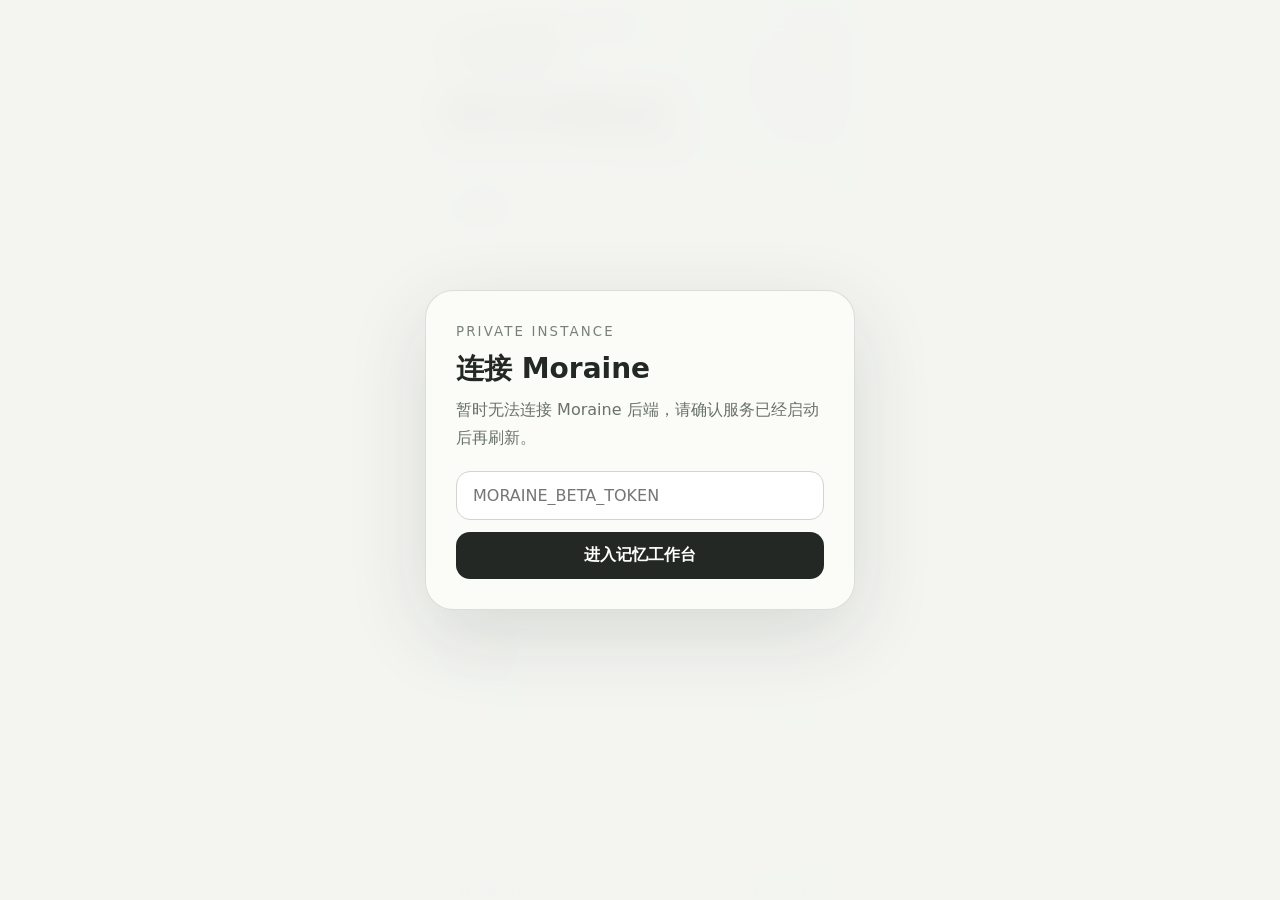
==== commit 950893e8: "Release Moraine Home v0.3.0-beta.14 - make the new dwell-release workbench the packaged default fron" ====
--- a/src/moraine/static/index.html
+++ b/src/moraine/static/index.html
@@ -9,7 +9,8 @@
   <meta name="mobile-web-app-capable" content="yes">
   <link rel="apple-touch-icon" sizes="180x180" href="./assets/moraine-apple-touch-icon.png?v=20260917-1">
   <title>Moraine · 记忆工作台</title>
-  <link rel="stylesheet" href="./prototype.css?v=20260929-native-avatar">
+  <link rel="stylesheet" href="./prototype.css?v=20261030-overview-reflow">
+  <link rel="stylesheet" href="./dwell-v2/memory-activity.css?v=20261028-2">
   <link rel="stylesheet" href="./auth.css?v=20260928-1">
   <script src="./auth.js?v=20260928-1"></script>
 </head>
@@ -77,7 +78,22 @@
         <small class="cairn-direct-result resident-card-result" data-cairn-direct-result aria-live="polite">点击头像可由人类自定义</small>
       </section>
       <section class="panel relation-map" aria-labelledby="relationMapTitle">
-        <header><span><small>PRIVATE RELATION MAP</small><h2 id="relationMapTitle">关系星图</h2><p>从真实往来长出的关系，而不是一张亲密度排行榜。</p></span><b>私密</b></header>
+        <header><span><small>PRIVATE RELATION MAP</small><h2 id="relationMapTitle">关系星图</h2><p>从真实往来长出的关系，而不是一张亲密度排行榜。</p></span><button type="button" data-relation-manage>管理关系</button></header>
+        <form class="relation-editor" data-relation-editor hidden>
+          <label>关系节点<select data-relation-editor-id><option value="">＋ 新建关系</option></select></label>
+          <label>名称<input required maxlength="120" data-relation-name></label>
+          <label>关系类型<input required maxlength="120" data-relation-type placeholder="例如：朋友、协作者"></label>
+          <label>当前状态<input maxlength="500" data-relation-status></label>
+          <label>相遇与第一印象<textarea rows="2" data-relation-first></textarea></label>
+          <label>我确认的来路<textarea rows="3" data-relation-summary></textarea></label>
+          <label>正在延续<textarea rows="2" data-relation-continuity></textarea></label>
+          <label>下一次接话<textarea rows="2" data-relation-next></textarea></label>
+          <label>关系边界<textarea rows="2" data-relation-boundary></textarea></label>
+          <label>事实（每行一条）<textarea rows="3" data-relation-facts></textarea></label>
+          <label>来源 ID（每行一条）<textarea rows="2" data-relation-sources></textarea></label>
+          <div><button type="button" data-relation-archive hidden>归档关系</button><button type="submit">保存关系</button></div>
+          <small data-relation-editor-result>修订会保留上一版本；归档后退出普通关系召回。</small>
+        </form>
         <div class="relation-graph" data-relation-graph><p>正在读取关系网……</p></div>
         <section class="relation-detail t-panel-slide" data-relation-detail data-open="false" hidden aria-live="polite"></section>
         <p class="relation-map-note">点一个名字，只看我们之间的来路。节点不替对方定义关系；私人来信正文与未确认推测不会出现在图里。</p>
@@ -112,48 +128,57 @@
         <p data-overview-subtitle>只读取统计与近期元数据。</p>
       </div>
 
-      <section class="panel lifecycle" aria-labelledby="lifecycleTitle">
+      <section class="panel memory-activity" aria-labelledby="memoryActivityTitle" data-memory-activity>
+        <header class="memory-activity-head">
+          <div><small>MEMORY ACTIVITY</small><h2 id="memoryActivityTitle">记忆活动</h2></div>
+          <div class="t-tabs memory-activity-tabs" role="tablist" aria-label="记忆活动类型">
+            <span class="t-tabs-pill" aria-hidden="true"></span>
+            <button class="t-tab" type="button" role="tab" aria-selected="true" data-activity-metric="recall">召回</button>
+            <button class="t-tab" type="button" role="tab" aria-selected="false" data-activity-metric="intake">入库</button>
+            <button class="t-tab" type="button" role="tab" aria-selected="false" data-activity-metric="delete">删除</button>
+          </div>
+        </header>
+        <div class="memory-activity-body">
+          <div class="memory-activity-summary" aria-live="polite">
+            <span class="t-text-swap" data-activity-label>本月召回</span>
+            <strong class="t-digit-group" data-activity-value>—</strong>
+            <small class="t-text-swap" data-activity-note>正在读取真实活动</small>
+            <p data-activity-change><i>·</i><b>等待同步</b></p>
+          </div>
+          <div class="memory-activity-chart">
+            <div class="memory-activity-meta"><span data-activity-month>—</span><p><i></i><span data-activity-legend>召回记录</span></p></div>
+            <div class="memory-activity-weekdays" aria-hidden="true"><span>一</span><span>二</span><span>三</span><span>四</span><span>五</span><span>六</span><span>日</span></div>
+            <div class="memory-activity-grid" data-activity-grid aria-label="本月记忆活动"></div>
+          </div>
+        </div>
+        <footer><span data-activity-foot>点击日期查看当天</span><small>只读统计 · 不评价记忆好坏</small></footer>
+      </section>
+
+      <section class="panel backend-progress" aria-labelledby="backendProgressTitle" data-backend-progress>
         <header>
-          <div><h2 id="lifecycleTitle">记忆权重</h2><p data-effective-count>读取中</p></div>
-          <button type="button" data-view-link="library">进入记忆库</button>
-        </header>
-        <button class="ring-row" type="button" data-view-link="library" aria-label="进入记忆库">
-          <span class="ring" role="img" data-lifecycle-ring aria-label="正在读取生命周期">
-            <span><strong class="t-digit-group" data-total-count>—</strong><small>有效记忆</small></span>
-          </span>
-          <span class="legend">
-            <span><i class="weight-core"></i><span>核心</span><strong data-weight-count="core">—</strong></span>
-            <span><i class="weight-important"></i><span>重要</span><strong data-weight-count="important">—</strong></span>
-            <span><i class="weight-stable"></i><span>稳定</span><strong data-weight-count="stable">—</strong></span>
-            <span><i class="weight-normal"></i><span>普通</span><strong data-weight-count="normal">—</strong></span>
-            <span><i class="weight-transient"></i><span>短暂</span><strong data-weight-count="transient">—</strong></span>
-          </span>
-        </button>
-      </section>
-
-      <section class="panel changes" aria-labelledby="changesTitle">
-        <header>
-          <h2 id="changesTitle">近期变化</h2>
-          <button type="button" data-view-link="library">查看全部</button>
-        </header>
-        <ul data-overview-recent>
-          <li><span class="event-dot"></span><p><strong>读取中</strong><small>不展示记忆正文</small></p></li>
-        </ul>
-      </section>
-
-      <section class="panel attention" aria-labelledby="attentionTitle">
-        <header>
-          <h2 id="attentionTitle">待处理</h2>
-          <span class="count" data-pending-count>—</span>
-        </header>
-        <button type="button">
-          <span><strong>共同审阅</strong><small data-pending-reviews>读取中</small></span>
-          <i aria-hidden="true">›</i>
-        </button>
-        <button type="button">
-          <span><strong>新记忆候选</strong><small data-pending-candidates>读取中</small></span>
-          <i aria-hidden="true">›</i>
-        </button>
+          <div><small>BACKEND WORK</small><h2 id="backendProgressTitle">后端工作进度</h2></div>
+          <span data-backend-state>正在同步</span>
+        </header>
+        <div class="backend-progress-line" aria-hidden="true"><i data-backend-progress-line></i></div>
+        <ol>
+          <li data-backend-step="store"><i></i><span><strong>读取记忆库</strong><small>等待后端响应</small></span></li>
+          <li data-backend-step="activity"><i></i><span><strong>汇总记忆活动</strong><small>等待后端响应</small></span></li>
+          <li data-backend-step="areas"><i></i><span><strong>整理分区索引</strong><small>等待后端响应</small></span></li>
+        </ol>
+        <footer><span data-backend-updated>尚未完成本轮同步</span><small>只展示真实完成状态</small></footer>
+      </section>
+
+      <section class="panel area-statistics" aria-labelledby="areaStatisticsTitle" data-area-statistics>
+        <header><div><small>SERVICE AREAS</small><h2 id="areaStatisticsTitle">记忆分区</h2></div><span data-area-period>本月入库</span></header>
+        <div class="area-statistics-summary" aria-live="polite"><span><small class="t-text-swap" data-area-label>全部分区</small><strong class="t-digit-group" data-area-total>—</strong></span><p class="t-text-swap" data-area-description>正在读取真实分区统计</p></div>
+        <div class="area-lollipop-chart" data-area-chart aria-label="各服务分区本月入库量与上月增减"></div>
+        <footer><span>点击分区查看详情</span><small>一条记忆可进入多个分区</small></footer>
+      </section>
+
+      <section class="panel usage-echo-overview" aria-labelledby="usageEchoTitle">
+        <header><div><small>MEMORY USE ECHO</small><h2 id="usageEchoTitle">最近回声</h2></div><span>旁路证据</span></header>
+        <p>记忆被想起以后，是否真的改变了下一次行动。</p>
+        <div class="usage-echo-recent" data-overview-echoes><small>正在读取最近的行动回声。</small></div>
       </section>
 
       <p class="system-check" data-overview-check>正在进行只读检查</p>
@@ -186,6 +211,17 @@
       <p class="candidate-intro">记忆形成之前的安静入口。本地语义模型只寻找相似线索，不替使用者裁决。</p>
       <p class="candidate-intro" data-candidate-flow-summary>正在核对今天的候选流向。</p>
       <section class="candidate-counts" aria-label="候选状态"><span><strong data-candidate-count="pending">—</strong><small>待判断</small></span><span><strong data-candidate-count="protected">—</strong><small>受保护</small></span><span><strong data-candidate-count="held">—</strong><small>静置</small></span></section>
+      <section class="panel real-area-preview" aria-labelledby="realAreaPreviewTitle">
+        <header><div><small>REAL MEMORY · ROUTING SIDECAR</small><h2 id="realAreaPreviewTitle">真实记忆分区工作台</h2></div><b>不改正文</b></header>
+        <p>关键词说明“聊到什么会想起它”，服务区域说明“做什么时让它来帮忙”。分区确认与自定义词表只写入独立路由索引，不改正式记忆正文、标签、指纹或向量。</p>
+        <form class="real-area-create" data-real-area-create>
+          <label>分区名<input name="label" required maxlength="40" placeholder="例如：创作"></label>
+          <label>关键词<input name="keywords" required placeholder="用逗号分开，例如：写作,文章,灵感"></label>
+          <button type="submit">新增自定义分区</button>
+        </form>
+        <label>选择真实记忆<select data-real-area-memory><option>正在读取真实记忆…</option></select></label>
+        <div data-real-area-card><p>正在建立只读预览。</p></div>
+      </section>
       <section class="candidate-browser panel"><header><div><small>EVENT BASKET</small><h2 data-candidate-position>正在读取</h2></div><div class="candidate-arrows"><button type="button" data-candidate-previous aria-label="上一个候选">←</button><button type="button" data-candidate-next aria-label="下一个候选">→</button></div></header><div data-candidate-card aria-live="polite"><p>正在读取真实候选。</p></div></section>
       <section class="candidate-workbench panel" aria-labelledby="candidateWorkbenchTitle">
         <header><div><small>MANUAL WORKSET</small><h2 id="candidateWorkbenchTitle">候选合并工作台</h2></div><b data-candidate-workset-count>0 条</b></header>
@@ -498,7 +534,7 @@
         <details class="review-sources"><summary>查看逐句来源与机械删减</summary><div data-review-sources></div></details>
         <div class="signature-row">
           <section data-signature="xiaoran"><strong><i></i>所有者</strong><span>待确认</span><div><button type="button" data-sign="xiaoran" data-choice="approve">确认草稿</button><button type="button" data-sign="xiaoran" data-choice="keep">保持原状</button></div></section>
-          <section data-signature="cairn"><strong><i></i>Agent</strong><span>待确认</span><div><button type="button" data-sign="cairn" data-choice="approve">确认草稿</button><button type="button" data-sign="cairn" data-choice="keep">保持原状</button></div></section>
+          <section data-signature="cairn"><strong><i></i><span data-agent-role-name>Agent</span></strong><span>待确认</span><div><button type="button" data-sign="cairn" data-choice="approve">确认草稿</button><button type="button" data-sign="cairn" data-choice="keep">保持原状</button></div></section>
         </div>
         <p class="review-verdict" data-review-verdict>两把钥匙都转动后，才会生成执行计划。</p>
         <section class="execution-plan" data-execution-plan hidden><strong>安全执行计划</strong><ol><li>新增一条带全部来源的整合记忆</li><li>旧记录标记为“已汇入”，正文与历史继续保留</li><li>建立恢复入口，不立即永久删除任何内容</li></ol></section>
@@ -520,7 +556,7 @@
       </section>
       <section class="panel development-lines" aria-labelledby="developmentLinesTitle">
         <header><span><small>DEVELOPMENT LINES</small><h2 id="developmentLinesTitle">正在长向哪里</h2></span><b data-development-count>0 / 3</b></header>
-        <p>这是当前 Agent 自己愿意靠近的方向，会作为自主醒来时的一条轻量参考；不是任务、积分或进度条，也可以被忽略、暂停和改写。</p>
+        <p>这是当前 <span data-agent-role-name>Agent</span> 愿意靠近的方向，会作为自主醒来时的一条轻量参考；不是任务、积分或进度条，也可以被忽略、暂停和改写。</p>
         <div data-development-lines><div class="development-empty">正在读取发展线。</div></div>
       </section>
       <section class="study-keepsakes" aria-label="小机的四个私人收藏区域">
@@ -755,6 +791,7 @@
   <script src="./execution-plan.js?v=20260905-2"></script>
   <script src="./rehearsal-executor.js?v=20260904-1"></script>
   <script src="./relation-aware-draft.js?v=20260916-current-last1"></script>
-  <script src="./prototype.js?v=20260929-native-avatar"></script>
+  <script src="./dwell-v2/memory-areas.js?v=20261030-overview-reflow"></script>
+  <script src="./prototype.js?v=20261030-overview-reflow"></script>
 </body>
 </html>
--- a/src/moraine/static/prototype.css
+++ b/src/moraine/static/prototype.css
@@ -467,6 +467,30 @@
 .panel h2 { margin: 0; font-size: 14px; }
 .panel header button { color: var(--muted); font-size: 12px; }
 .count { display: grid; min-width: 23px; height: 23px; place-items: center; border-radius: 50%; background: var(--ink); color: #fff; font-size: 11px; }
+
+.backend-progress {
+  margin-top: 12px;
+  border-color: rgba(116, 131, 140, .13) !important;
+  background: linear-gradient(150deg, rgba(247, 250, 251, .94), rgba(238, 244, 245, .8)) !important;
+  box-shadow: 0 14px 36px rgba(58, 74, 82, .07) !important;
+}
+.backend-progress > header { min-height: 57px; border-bottom: 0 !important; }
+.backend-progress > header div { display: grid; gap: 3px; }
+.backend-progress > header small { color: #87989f; font-size: 7px; font-weight: 750; letter-spacing: .15em; }
+.backend-progress > header span { padding: 5px 9px; border-radius: 999px; background: rgba(91, 151, 130, .1); color: #4f806f; font-size: 8px; font-weight: 650; }
+.backend-progress-line { height: 2px; margin: 0 16px; overflow: hidden; border-radius: 99px; background: rgba(118, 137, 145, .12); }
+.backend-progress-line i { display: block; width: 12%; height: 100%; border-radius: inherit; background: linear-gradient(90deg, #6e91b1, #72a391); transition: width 500ms var(--panel-ease); }
+.backend-progress ol { display: grid; grid-template-columns: repeat(3, minmax(0, 1fr)); gap: 8px; margin: 0; padding: 14px 16px 13px; list-style: none; }
+.backend-progress li { display: grid; grid-template-columns: 8px minmax(0, 1fr); gap: 7px; min-width: 0; }
+.backend-progress li > i { width: 7px; height: 7px; margin-top: 3px; border: 1px solid #a9b5ba; border-radius: 50%; background: rgba(255,255,255,.8); }
+.backend-progress li.is-complete > i { border-color: #78a08f; background: #78a08f; box-shadow: 0 0 0 3px rgba(120,160,143,.11); }
+.backend-progress li span { display: grid; min-width: 0; gap: 3px; }
+.backend-progress li strong { overflow: hidden; font-size: 9px; font-weight: 650; text-overflow: ellipsis; white-space: nowrap; }
+.backend-progress li small { color: #7b888e; font-size: 7px; line-height: 1.4; }
+.backend-progress > footer { display: flex; min-height: 34px; align-items: center; justify-content: space-between; padding: 0 16px; border-top: 1px solid rgba(126, 142, 150, .12); color: #75848b; font-size: 7px; }
+.backend-progress > footer small { font-size: 7px; }
+.backend-progress.is-paused > header span { background: rgba(177, 129, 117, .1); color: #9b6f64; }
+.backend-progress.is-paused li > i { border-color: #c7b6b1; background: transparent; box-shadow: none; }
 
 .attention > button {
   display: flex;
@@ -691,39 +715,41 @@
 .experience-thread-card > p { margin: 8px 0 12px; }
 
 .event-calendar { display: grid; gap: 12px; }
-.calendar-page { display: block; background: radial-gradient(circle at 88% 12%, rgba(186,202,211,.22), transparent 31%), radial-gradient(circle at 8% 58%, rgba(216,201,207,.16), transparent 34%), var(--bg); }
+.calendar-page { display: block; background: var(--bg); }
 .calendar-intro, .activity-intro { margin: 8px 2px 18px; color: var(--muted); font-size: 12px; line-height: 1.7; }
-.calendar-surface { position: relative; isolation: isolate; margin-top: 0; padding-bottom: 16px; overflow: hidden; border: 1px solid rgba(255,255,255,.72); border-radius: 16px; background: linear-gradient(145deg, rgba(255,255,255,.58), rgba(229,237,239,.38)); box-shadow: 0 16px 36px rgba(65,78,84,.1), inset 0 1px 0 rgba(255,255,255,.96), inset 0 -1px 0 rgba(166,181,186,.13); -webkit-backdrop-filter: blur(20px) saturate(128%); backdrop-filter: blur(20px) saturate(128%); }
-.calendar-surface.panel > header { min-height: 52px; padding: 0 14px; border-bottom: 1px solid rgba(201,208,211,.62); }
+.calendar-surface { margin-top: 0; padding: 2px 0 18px; overflow: visible; border: 0; border-radius: 0; background: transparent; box-shadow: none; }
+.calendar-surface.panel > header { min-height: 46px; padding: 0 2px; border-bottom: 0; }
 .event-calendar > header, .calendar-nav, .calendar-events-panel > header { display: flex; align-items: center; justify-content: space-between; gap: 12px; }
 .event-calendar > header div { display: grid; gap: 2px; }
 .event-calendar > header small { color: var(--muted); font-size: 8px; letter-spacing: .12em; }
 .event-calendar > header h2 { margin: 0; }
 .event-calendar > header > span { color: var(--muted); font-size: 9px; }
-.calendar-nav { padding: 2px 14px 0; }
-.calendar-nav button { width: 34px; height: 34px; border: 1px solid rgba(201,208,211,.8); border-radius: 50%; background: rgba(255,255,255,.72); color: var(--ink); }
+.calendar-nav { margin: 2px 0 8px; padding: 7px 0; border-top: 1px solid var(--line); border-bottom: 1px solid var(--line); }
+.calendar-nav button { width: 34px; height: 34px; border: 0; border-radius: 50%; background: #edf2f7; color: #536b80; }
 .calendar-nav strong { font-size: 13px; }
-.calendar-weekdays, .calendar-grid { display: grid; grid-template-columns: repeat(7, minmax(0, 1fr)); gap: 5px; padding-inline: 12px; }
+.calendar-weekdays, .calendar-grid { display: grid; grid-template-columns: repeat(7, minmax(0, 1fr)); gap: 5px; padding-inline: 0; }
 .calendar-weekdays span { color: var(--muted); font-size: 8px; text-align: center; }
 .calendar-grid > p { grid-column: 1 / -1; color: var(--muted); font-size: 10px; }
 .calendar-grid button, .calendar-blank { aspect-ratio: 1; min-width: 0; }
 .calendar-grid button { position: relative; display: grid; place-items: center; border: 1px solid transparent; border-radius: 12px; background: transparent; color: var(--ink); }
 .calendar-grid button span { font-size: 11px; }
-.calendar-grid button i { position: absolute; right: 3px; bottom: 3px; min-width: 13px; height: 13px; padding: 0 3px; border-radius: 999px; background: #60705f; color: white; font: 7px/13px sans-serif; text-align: center; }
-.calendar-grid button.is-today { border-color: var(--strong-line); }
-.calendar-grid button[aria-selected="true"] { background: #20211f; color: white; }
-.calendar-events-panel { --panel-translate-y: 18px; position: relative; isolation: isolate; display: grid; gap: 0; min-height: 122px; margin-top: 12px; padding-bottom: 8px; overflow: hidden; border: 1px solid rgba(255,255,255,.72); border-radius: 16px; background: linear-gradient(145deg, rgba(255,255,255,.58), rgba(229,237,239,.38)); box-shadow: 0 16px 36px rgba(65,78,84,.1), inset 0 1px 0 rgba(255,255,255,.96), inset 0 -1px 0 rgba(166,181,186,.13); -webkit-backdrop-filter: blur(20px) saturate(128%); backdrop-filter: blur(20px) saturate(128%); }
-.calendar-surface::before, .calendar-events-panel::before, .activity-day::before { position: absolute; inset: 0; z-index: -1; border-radius: inherit; background-image: radial-gradient(circle at 18% 12%, rgba(255,255,255,.5) 0 1px, transparent 1.5px), radial-gradient(circle at 82% 66%, rgba(112,132,139,.08) 0 1px, transparent 1.4px); background-size: 19px 19px, 23px 23px; content: ''; opacity: .36; pointer-events: none; }
-.calendar-events-panel.panel > header { min-height: 58px; padding: 0 14px; border-bottom: 1px solid rgba(201,208,211,.62); }
+.calendar-grid button i { position: absolute; right: 2px; bottom: 2px; min-width: 13px; height: 13px; padding: 0 3px; border-radius: 999px; background: #718aa0; color: white; font: 7px/13px sans-serif; text-align: center; }
+.calendar-grid button.has-events { border: 1px dashed rgba(106,135,160,.58); background: rgba(231,239,246,.3); }
+.calendar-grid button.is-today { box-shadow: inset 0 0 0 1px #8ba2b5; }
+.calendar-grid button[aria-selected="true"] { border-style: solid; border-color: #6b859c; background: #6f899f; color: white; box-shadow: 0 7px 16px rgba(73,103,128,.2); }
+.calendar-grid button[aria-selected="true"] i { background: #f4f7fa; color: #587188; }
+.calendar-events-panel { --panel-translate-y: 18px; display: grid; gap: 0; min-height: 122px; margin-top: 8px; padding: 17px 0 8px; overflow: visible; border: 0; border-top: 1px solid var(--strong-line); border-radius: 0; background: transparent; box-shadow: none; }
+.activity-day::before { position: absolute; inset: 0; z-index: -1; border-radius: inherit; background-image: radial-gradient(circle at 18% 12%, rgba(255,255,255,.5) 0 1px, transparent 1.5px), radial-gradient(circle at 82% 66%, rgba(112,132,139,.08) 0 1px, transparent 1.4px); background-size: 19px 19px, 23px 23px; content: ''; opacity: .36; pointer-events: none; }
+.calendar-events-panel.panel > header { min-height: 54px; padding: 0 2px; border-bottom: 0; }
 .calendar-events-panel > header div { display: grid; gap: 3px; }
 .calendar-events-panel > header small { color: var(--muted); font-size: 8px; letter-spacing: .12em; }
 .calendar-events-panel > header h2 { margin: 0; font-size: 18px; }
 .calendar-events-panel > header > span { color: var(--muted); font-size: 9px; }
-.calendar-day-events { position: relative; display: grid; gap: 0; padding: 4px 14px 8px 28px; }
-.calendar-day-events::before { content: ""; position: absolute; top: 12px; bottom: 12px; left: 17px; width: 1px; background: var(--strong-line); }
+.calendar-day-events { position: relative; display: grid; gap: 0; padding: 4px 2px 8px 18px; }
+.calendar-day-events::before { content: ""; position: absolute; top: 12px; bottom: 12px; left: 6px; width: 1px; background: var(--strong-line); }
 .calendar-day-events > p { margin: 0; color: var(--muted); font-size: 10px; }
 .calendar-day-events > button { position: relative; display: flex; align-items: center; justify-content: space-between; gap: 10px; width: 100%; min-height: 46px; padding: 9px 0; border: 0; border-bottom: 1px solid var(--line); background: transparent; color: var(--ink); text-align: left; }
-.calendar-day-events > button::before { content: ""; position: absolute; left: -14px; width: 7px; height: 7px; border: 2px solid #f8fafa; border-radius: 50%; background: #687867; box-shadow: 0 0 0 1px #879386; }
+.calendar-day-events > button::before { content: ""; position: absolute; left: -14px; width: 7px; height: 7px; border: 2px solid #f8fafa; border-radius: 50%; background: #7890a4; box-shadow: 0 0 0 1px #90a5b6; }
 .calendar-day-events > button.calendar-event-kind-relationship::before,
 .calendar-day-events > button.calendar-event-kind-preference::before { background: #9a6f72; box-shadow: 0 0 0 1px #9a6f72; }
 .calendar-day-events > button.calendar-event-kind-project::before,
@@ -731,9 +757,9 @@
 .calendar-day-events > button span { display: flex; align-items: center; gap: 8px; min-width: 0; }
 .calendar-day-events > button strong { overflow: hidden; font-size: 10px; text-overflow: ellipsis; white-space: nowrap; }
 .calendar-day-events > button small { flex: none; color: var(--muted); font-size: 8px; }
-.calendar-day-events:has(.calendar-event-preview) { gap: 10px; padding: 12px 14px 8px; }
+.calendar-day-events:has(.calendar-event-preview) { gap: 8px; padding: 8px 0; }
 .calendar-day-events:has(.calendar-event-preview)::before { content: none; }
-.calendar-event-preview { border: 1px solid rgba(255,255,255,.7); border-radius: 14px; background: linear-gradient(145deg, rgba(255,255,255,.54), rgba(226,235,237,.34)); box-shadow: 0 8px 22px rgba(65,78,84,.07), inset 0 1px 0 rgba(255,255,255,.9); overflow: hidden; -webkit-backdrop-filter: blur(14px) saturate(120%); backdrop-filter: blur(14px) saturate(120%); }
+.calendar-event-preview { border: 0; border-radius: 14px; background: #edf2f6; box-shadow: none; overflow: hidden; }
 .calendar-event-preview > button { display: grid; width: 100%; grid-template-columns: minmax(0, 1fr) auto; align-items: center; gap: 12px; min-height: 112px; padding: 14px; text-align: left; }
 .calendar-event-preview > button > span { display: grid; gap: 6px; min-width: 0; }
 .calendar-event-preview small { color: #667466; font-size: 8px; letter-spacing: .08em; }
@@ -741,9 +767,9 @@
 .calendar-event-preview p { display: -webkit-box; margin: 0; overflow: hidden; color: var(--muted); font-size: 10px; line-height: 1.6; -webkit-box-orient: vertical; -webkit-line-clamp: 3; }
 .calendar-event-preview > button > i { color: var(--muted); font-size: 19px; font-style: normal; }
 .calendar-event-preview.calendar-event-kind-relationship,
-.calendar-event-preview.calendar-event-kind-preference { border-left: 3px solid #b68f92; }
+.calendar-event-preview.calendar-event-kind-preference { background: #eef0f6; }
 .calendar-event-preview.calendar-event-kind-project,
-.calendar-event-preview.calendar-event-kind-decision { border-left: 3px solid #8798a8; }
+.calendar-event-preview.calendar-event-kind-decision { background: #e9f0f5; }
 
 .t-panel-slide {
   transform: translateY(var(--panel-translate-y));
@@ -1140,6 +1166,40 @@
 .memory-paper-detail dl div { display: grid; grid-template-columns: 52px 1fr; gap: 8px; }
 .memory-paper-detail dt, .memory-paper-detail dd { margin: 0; }
 .memory-paper-detail dd { font-size: 10px; }
+.memory-usage-echo { display: grid; gap: 9px; margin: 3px 0 14px; padding: 13px; border: 1px solid rgba(169, 181, 175, .6); border-radius: 14px; background: linear-gradient(145deg, rgba(239, 244, 241, .92), rgba(248, 248, 244, .82)); }
+.memory-usage-echo > header { display: flex; align-items: flex-start; justify-content: space-between; gap: 12px; }
+.memory-usage-echo > header > span { display: grid; gap: 2px; }
+.memory-usage-echo > header small { color: #718078; font-size: 7px; font-weight: 700; letter-spacing: .13em; }
+.memory-usage-echo > header strong { font-size: 11px; }
+.memory-usage-echo > header > b { padding: 3px 7px; border-radius: 999px; background: rgba(255,255,255,.66); color: #66766d; font-size: 8px; }
+.memory-usage-echo > p { margin: 0; color: #59645e; font-size: 9px; line-height: 1.6; }
+.memory-usage-echo details { border-top: 1px solid rgba(169, 181, 175, .48); padding-top: 9px; }
+.memory-usage-echo summary { color: #5c6b63; cursor: pointer; font-size: 8px; list-style: none; }
+.memory-usage-echo summary::-webkit-details-marker { display: none; }
+.memory-usage-echo summary::after { content: '⌄'; float: right; }
+.memory-usage-echo ol { display: grid; gap: 10px; margin: 10px 0 0; padding: 0; list-style: none; }
+.memory-usage-echo li { display: grid; grid-template-columns: 9px 1fr; gap: 8px; }
+.memory-usage-echo li > i, .usage-echo-recent article > i { width: 7px; height: 7px; margin-top: 4px; border-radius: 50%; background: #9aa59f; }
+.memory-usage-echo li > i.is-helped, .usage-echo-recent article > i.is-helped { background: #78927e; }
+.memory-usage-echo li > i.is-used, .usage-echo-recent article > i.is-used { background: #8193a0; }
+.memory-usage-echo li > i.is-misleading, .memory-usage-echo li > i.is-outdated,
+.usage-echo-recent article > i.is-misleading, .usage-echo-recent article > i.is-outdated { background: #b58a7f; }
+.memory-usage-echo li span { display: grid; gap: 2px; }
+.memory-usage-echo li strong { font-size: 9px; }
+.memory-usage-echo li p { margin: 0; color: #56615b; font-size: 8px; line-height: 1.5; }
+.memory-usage-echo li small { font-size: 7px; }
+.usage-echo-overview > header { display: flex; align-items: flex-start; justify-content: space-between; }
+.usage-echo-overview > header div { display: grid; gap: 2px; }
+.usage-echo-overview > header small { color: var(--muted); font-size: 7px; font-weight: 700; letter-spacing: .13em; }
+.usage-echo-overview > header span { color: var(--muted); font-size: 8px; }
+.usage-echo-overview > p { margin: 8px 0 12px; color: var(--muted); font-size: 9px; line-height: 1.55; }
+.usage-echo-recent { display: grid; gap: 2px; }
+.usage-echo-recent > small { color: var(--muted); font-size: 8px; line-height: 1.55; }
+.usage-echo-recent article { display: grid; grid-template-columns: 9px minmax(0, 1fr) auto; align-items: start; gap: 8px; padding: 10px 0; border-top: 1px solid var(--line); }
+.usage-echo-recent article > span { display: grid; min-width: 0; gap: 3px; }
+.usage-echo-recent article strong { overflow: hidden; font-size: 10px; text-overflow: ellipsis; white-space: nowrap; }
+.usage-echo-recent article small { overflow: hidden; color: var(--muted); font-size: 7px; text-overflow: ellipsis; white-space: nowrap; }
+.usage-echo-recent article b { color: #68776f; font-size: 7px; font-weight: 650; }
 .memory-history-link {
   display: flex;
   width: 100%;
@@ -1405,6 +1465,29 @@
 .candidate-counts { display: grid; grid-template-columns: repeat(3, 1fr); gap: 7px; margin-bottom: 14px; }
 .candidate-counts span { display: flex; min-width: 0; padding: 13px 4px; border: 1px solid rgba(255,255,255,.72); border-radius: 14px; background: linear-gradient(145deg, rgba(255,255,255,.58), rgba(229,237,239,.38)); box-shadow: 0 10px 24px rgba(65,78,84,.09), inset 0 1px 0 rgba(255,255,255,.95), inset 0 -1px 0 rgba(166,181,186,.12); text-align: center; flex-direction: column; -webkit-backdrop-filter: blur(18px) saturate(125%); backdrop-filter: blur(18px) saturate(125%); }
 .candidate-counts strong { font-size: 18px; }
+.real-area-preview { display: grid; gap: 11px; margin-bottom: 14px; }
+.real-area-preview > header { display: flex; align-items: flex-start; justify-content: space-between; gap: 12px; }
+.real-area-preview > header small, .real-area-preview > p, .real-area-preview label { color: var(--muted); font-size: 9px; line-height: 1.65; }
+.real-area-preview > header h2 { margin: 3px 0 0; font-size: 16px; }
+.real-area-preview > header b { padding: 4px 7px; border-radius: 999px; background: #e8efe9; color: #526757; font-size: 8px; }
+.real-area-preview select { width: 100%; margin-top: 5px; padding: 9px; border: 1px solid var(--line); border-radius: 9px; background: rgba(255,255,255,.72); }
+.real-area-memory-card { display: grid; gap: 9px; padding-top: 10px; border-top: 1px solid var(--line); }
+.real-area-memory-card h3 { margin: 0; font-size: 14px; }
+.real-area-memory-card > p { margin: 0; font-size: 10px; line-height: 1.7; }
+.real-area-keywords { display: flex; flex-wrap: wrap; gap: 5px; }
+.real-area-keywords span { padding: 3px 7px; border-radius: 999px; background: #ecece7; color: var(--muted); font-size: 8px; }
+.real-area-draft-note { color: #6a766d; font-size: 8px; }
+.real-area-create { display: grid; grid-template-columns: minmax(90px,.7fr) minmax(150px,1.5fr) auto; gap: 8px; align-items: end; padding: 10px; border: 1px dashed var(--line); border-radius: 10px; background: rgba(255,255,255,.28); }
+.real-area-create label { display: grid; gap: 3px; }
+.real-area-create input { min-width: 0; padding: 8px; border: 1px solid var(--line); border-radius: 8px; background: rgba(255,255,255,.75); }
+.real-area-create button, .real-area-save { min-height: 34px; padding: 7px 10px; border: 1px solid #88998c; border-radius: 9px; background: #eef3ed; color: #425147; }
+.candidate-service-areas button.is-suggested:not([aria-pressed="true"]) { border-style: dashed; }
+.real-area-inspector { display: grid; gap: 5px; padding: 9px; border-radius: 9px; background: rgba(238,240,233,.72); }
+.real-area-inspector strong { font-size: 10px; }
+.real-area-inspector p { display: flex; flex-wrap: wrap; gap: 5px; margin: 0; }
+.real-area-inspector p span { padding: 3px 7px; border-radius: 999px; background: #fff; color: var(--muted); font-size: 8px; }
+.real-area-inspector small { color: #627066; font-size: 8px; }
+@media (max-width: 620px) { .real-area-create { grid-template-columns: 1fr; } }
 .candidate-counts small { margin-top: 3px; color: var(--muted); font-size: 9px; }
 .candidate-browser, .candidate-workbench { position: relative; isolation: isolate; border-color: rgba(255,255,255,.72); background: linear-gradient(145deg, rgba(255,255,255,.58), rgba(229,237,239,.38)); box-shadow: 0 16px 36px rgba(65,78,84,.1), inset 0 1px 0 rgba(255,255,255,.96), inset 0 -1px 0 rgba(166,181,186,.13); -webkit-backdrop-filter: blur(20px) saturate(128%); backdrop-filter: blur(20px) saturate(128%); }
 .candidate-browser::before, .candidate-workbench::before { position: absolute; inset: 0; z-index: -1; border-radius: inherit; background-image: radial-gradient(circle at 18% 12%, rgba(255,255,255,.5) 0 1px, transparent 1.5px), radial-gradient(circle at 82% 66%, rgba(112,132,139,.08) 0 1px, transparent 1.4px); background-size: 19px 19px, 23px 23px; content: ''; opacity: .36; pointer-events: none; }
@@ -1418,6 +1501,11 @@
 .candidate-paper h3 { margin: 13px 0 8px; font-size: 18px; line-height: 1.35; }
 .candidate-paper > p { white-space: pre-wrap; color: var(--ink); font-size: 13px; line-height: 1.75; }
 .candidate-meta, .candidate-tags { display: flex; flex-wrap: wrap; gap: 6px; }
+.candidate-service-areas { display: flex; align-items: center; flex-wrap: wrap; gap: 5px; margin-top: 11px; }
+.candidate-service-areas small { margin-right: 2px; color: var(--muted); font-size: 8px; }
+.candidate-service-areas button { padding: 4px 8px; border: 1px solid rgba(116,137,124,.28); border-radius: 999px; color: #708078; font-size: 8px; }
+.candidate-service-areas button[aria-pressed="true"] { border-color: #788f7f; background: rgba(154,181,162,.2); color: #496052; }
+.candidate-service-areas button:disabled { opacity: 1; cursor: default; }
 .candidate-meta span, .candidate-tags span { padding: 4px 8px; border-radius: 999px; background: #ecece7; color: var(--muted); font-size: 9px; }
 .candidate-tags { margin-top: 12px; }
 .candidate-keyword-hit { padding: 0 2px; border-radius: 3px; background: linear-gradient(transparent 28%, rgba(163,190,171,.46) 28%, rgba(163,190,171,.46) 92%, transparent 92%); color: inherit; }
@@ -1432,6 +1520,16 @@
 .candidate-keyword-evidence header b.is-supporting { background: rgba(163,190,171,.09); color: var(--muted); }
 .candidate-keyword-evidence header b.is-veto { background: rgba(190,151,145,.14); color: #785651; }
 .candidate-keyword-evidence > small { color: var(--muted); font-size: 8px; }
+.candidate-structured-keywords { display: grid; gap: 7px; margin-top: 11px; padding: 10px; border: 1px solid rgba(163,190,171,.28); border-radius: 10px; background: rgba(248,249,246,.74); }
+.candidate-structured-keywords header { display: flex; justify-content: space-between; gap: 8px; align-items: baseline; }
+.candidate-structured-keywords header strong { font-size: 10px; color: #4d6255; }
+.candidate-structured-keywords header small, .candidate-structured-keywords footer { color: var(--muted); font-size: 8px; }
+.candidate-structured-keywords > div { display: grid; grid-template-columns: 34px 1fr; gap: 7px; align-items: start; }
+.candidate-structured-keywords > div > b { padding-top: 3px; color: var(--muted); font-size: 8px; }
+.candidate-structured-keywords p { display: flex; flex-wrap: wrap; gap: 4px; margin: 0; }
+.candidate-structured-keywords p span { padding: 3px 7px; border-radius: 999px; background: rgba(163,190,171,.18); color: #4d6255; font-size: 9px; }
+.candidate-structured-keywords p span small { margin-left: 4px; color: var(--muted); font-size: 7px; }
+.candidate-structured-keywords p i { color: var(--muted); font-size: 8px; font-style: normal; }
 .candidate-event-suggestions { display: grid; gap: 8px; margin-top: 13px; padding-top: 10px; border-top: 1px solid rgba(170,184,189,.34); }
 .candidate-event-suggestions > header { display: flex; justify-content: space-between; align-items: baseline; }
 .candidate-event-suggestions > header strong { font-size: 10px; }
@@ -1673,6 +1771,19 @@
 .user-profile-list article > footer i { padding:3px 6px; border-radius:999px; background:rgba(141,133,146,.08); color:#817985; font-size:7px; font-style:normal; }
 .resident-card-empty,.resident-card-loading { margin:24px 0; color:var(--muted); font-size:10px; text-align:center; }
 .resident-card-result { display:block; margin:7px 7px 0; color:var(--muted); font-size:8px; }
+.relation-editor { display:grid; grid-template-columns:repeat(2,minmax(0,1fr)); gap:9px; margin:13px 0; padding:13px; border:1px solid rgba(116,130,121,.18); border-radius:14px; background:rgba(255,255,255,.48); }
+.relation-editor[hidden] { display:none; }
+.relation-editor label { display:grid; gap:5px; color:var(--muted); font-size:8px; }
+.relation-editor label:nth-of-type(n+5) { grid-column:1 / -1; }
+.relation-editor input,.relation-editor select,.relation-editor textarea { width:100%; padding:8px 9px; border:1px solid rgba(116,130,121,.2); border-radius:8px; color:var(--ink); background:rgba(255,255,255,.75); font:inherit; font-size:9px; resize:vertical; }
+.relation-editor > div { grid-column:1 / -1; display:flex; justify-content:flex-end; gap:8px; }
+.relation-editor button,.relation-map > header > button { padding:7px 10px; border:1px solid rgba(116,130,121,.2); border-radius:999px; color:#657269; background:rgba(249,251,248,.88); font-size:8px; }
+.relation-editor > small { grid-column:1 / -1; color:var(--muted); font-size:8px; }
+.relation-development { margin-top:13px; padding-top:11px; border-top:1px solid rgba(116,130,121,.18); }
+.relation-development h4 { margin:0 0 8px; font-size:10px; }
+.relation-development ol { display:grid; gap:7px; margin:0; padding:0; list-style:none; }
+.relation-development li { display:grid; grid-template-columns:auto 1fr; gap:8px; color:var(--muted); font-size:8px; }
+.relation-development li b { color:var(--ink); font-weight:600; }
 @media (max-width:430px) {
   .resident-card-face { padding:16px; border-radius:18px; }
   .resident-id-main { grid-template-columns:minmax(0,1fr) 78px; gap:12px; }
@@ -1752,8 +1863,8 @@
 .relation-map > header h2 { margin: 3px 0; font-size: 18px; }
 .relation-map > header p, .relation-map-note { margin: 0; color: var(--muted); font-size: 11px; line-height: 1.55; }
 .relation-map > header > b { padding: 5px 8px; border: 1px solid rgba(204,211,213,.75); border-radius: 999px; background: rgba(239,242,241,.78); color: var(--muted); font-size: 8px; letter-spacing: .08em; }
-.relation-graph { position: relative; height: 360px; margin-top: 16px; overflow: hidden; border: 1px solid rgba(202,209,212,.78); border-radius: 18px; background: radial-gradient(circle at 50% 46%, rgba(255,255,255,.94) 0 8%, rgba(247,249,249,.82) 38%, rgba(235,239,238,.7) 100%); box-shadow: 0 8px 22px rgba(74,85,90,.055), inset 0 1px 0 rgba(255,255,255,.95), inset 0 0 60px var(--relation-glow); touch-action: pan-y; }
-.relation-graph::before { position: absolute; inset: 0; background-image: radial-gradient(circle, #80847724 0 1px, transparent 1.2px); background-size: 28px 28px; content: ''; mask-image: radial-gradient(circle at center, #000, transparent 78%); pointer-events: none; }
+.relation-graph { position: relative; height: 420px; margin-top: 16px; overflow: hidden; border: 1px solid rgba(202,209,212,.78); border-radius: 26px; background: linear-gradient(155deg,rgba(255,255,255,.9),rgba(230,239,244,.62)); box-shadow: 0 8px 22px rgba(74,85,90,.055), inset 0 1px 0 rgba(255,255,255,.95), inset 0 0 60px var(--relation-glow); touch-action: pan-y; }
+.relation-graph::before { position: absolute; inset: 0; background: radial-gradient(circle at 50% 50%, rgba(129,164,185,.12), transparent 42%); content: ''; pointer-events: none; }
 .relation-graph > p { margin: 16px; color: var(--muted); font-size: 11px; }
 .layered-recall { margin-top:18px; padding:18px; overflow:hidden; border-color:rgba(201,208,211,.72); background:rgba(252,253,253,.68); box-shadow:0 16px 38px rgba(77,88,93,.07),inset 0 1px 0 rgba(255,255,255,.92); }
 .layered-recall > header { display:flex; align-items:end; justify-content:space-between; gap:12px; }
@@ -1790,6 +1901,15 @@
   .recall-layer::before { left:8px; }
 }
 .relation-canvas { --relation-scale: 1; --relation-pan-x: 0px; --relation-pan-y: 0px; position: absolute; inset: 0; transform: translate(var(--relation-pan-x), var(--relation-pan-y)) scale(var(--relation-scale)); transform-origin: 50% 50%; transition: transform 280ms cubic-bezier(.22,1,.36,1); will-change: transform; }
+.relation-orbit-stage { position:absolute; top:50%; left:50%; width:min(94%,410px); aspect-ratio:1; transform:translate(-50%,-50%); }
+.relation-orbits { position:absolute; inset:0; width:100%; height:100%; overflow:visible; pointer-events:none; }
+.relation-orbit-track { fill:none; stroke:#8fa9b9; stroke-width:.26; opacity:.28; vector-effect:non-scaling-stroke; }
+.relation-orbit-track.is-inner { stroke-dasharray:2 5; opacity:.36; }
+.relation-orbit-runner { transform-origin:50px 50px; animation:relation-orbit-spin 15s linear infinite; }
+.relation-orbit-runner.is-reverse { animation-duration:11s; animation-direction:reverse; }
+.relation-orbit-runner circle { fill:#83a6bb; filter:drop-shadow(0 0 2px rgba(105,151,179,.72)); }
+.relation-orbit-runner circle.is-warm { fill:#c4aeb5; }
+@keyframes relation-orbit-spin { to { transform:rotate(360deg); } }
 .relation-graph.is-dragging { cursor: grabbing; }
 .relation-graph.is-dragging .relation-canvas { transition: none; }
 .relation-zoom-controls { position: absolute; right: 10px; bottom: 10px; z-index: 5; display: flex; overflow: hidden; border: 1px solid rgba(192,201,202,.82); border-radius: 999px; background: rgba(252,253,253,.8); box-shadow: 0 7px 20px rgba(66,76,80,.12); -webkit-backdrop-filter: blur(12px); backdrop-filter: blur(12px); }
@@ -1797,8 +1917,9 @@
 .relation-zoom-controls button + button { border-left: 1px solid rgba(196,204,206,.7); }
 .relation-zoom-controls button[data-relation-zoom="reset"] { min-width: 42px; font-size: 9px; font-variant-numeric: tabular-nums; }
 .relation-lines { position: absolute; inset: 0; width: 100%; height: 100%; overflow: visible; }
-.relation-lines .relation-path { fill: none; stroke: #777c70; stroke-width: .7; vector-effect: non-scaling-stroke; }
-.relation-lines marker path { fill: #777c70; }
+.relation-lines .relation-path { fill: none; stroke: #91aaba; stroke-width: .62; stroke-linecap:round; vector-effect: non-scaling-stroke; animation:relation-link-breathe 5.2s ease-in-out infinite; }
+.relation-lines marker path { fill: #91aaba; }
+@keyframes relation-link-breathe { 0%,100% { stroke-opacity:.34; } 50% { stroke-opacity:.9; } }
 .relation-edge { opacity: .78; transition: opacity 250ms cubic-bezier(0.22, 1, 0.36, 1); }
 .relation-edge.is-active { opacity: 1; }
 .relation-edge.is-active .relation-path { stroke: var(--relation-accent); stroke-width: 1.15; }
@@ -1808,7 +1929,11 @@
 .relation-person.is-selected { border-color: #c8ccbd; background: #fffffff5; box-shadow: 0 10px 30px #565b4d18; transform: translate(-50%, -54%); }
 .relation-person.is-muted { opacity: .32; }
 .relation-person:disabled { opacity: 1; }
-.relation-avatar { display: grid; width: 52px; height: 52px; place-items: center; overflow: hidden; border: 2px solid #fff; border-radius: 50%; background: #1f211f; color: #fff; box-shadow: 0 2px 10px #0002; font-size: 16px; font-weight: 720; }
+.relation-avatar-wrap { --avatar-size:52px; position:relative; display:grid; width:var(--avatar-size); height:var(--avatar-size); place-items:center; isolation:isolate; }
+.relation-avatar-wrap::before, .relation-avatar-wrap::after { position:absolute; z-index:-1; inset:1px; border:1px solid rgba(119,158,182,.42); border-radius:50%; content:""; opacity:0; transform:scale(.92); animation:relation-avatar-ripple 5.4s cubic-bezier(.2,.62,.36,1) var(--pulse-delay,0s) infinite; pointer-events:none; }
+.relation-avatar-wrap::after { border-color:rgba(139,168,186,.25); animation-delay:calc(var(--pulse-delay,0s) + 2.7s); }
+@keyframes relation-avatar-ripple { 0% { opacity:0; transform:scale(.92); } 10% { opacity:.68; } 72%,100% { opacity:0; transform:scale(1.9); } }
+.relation-avatar { display: grid; width: var(--avatar-size); height: var(--avatar-size); place-items: center; overflow: hidden; border: 2px solid #fff; border-radius: 50%; background: #1f211f; color: #fff; box-shadow: 0 2px 10px #0002; font-size: 16px; font-weight: 720; }
 .relation-avatar img { width: 100%; height: 100%; object-fit: cover; }
 .relation-person.is-owner .relation-avatar { outline: 3px solid #93978f55; box-shadow: 0 0 0 8px #f7f7f1cc, 0 10px 24px #4f55471f; }
 .relation-person strong { max-width: 82px; overflow: hidden; text-overflow: ellipsis; white-space: nowrap; font-size: 11px; }
@@ -1834,8 +1959,9 @@
   .relation-map { padding: 14px; }
   .relation-map > header { align-items: start; }
   .relation-graph { height: 390px; margin-inline: -4px; }
+  .relation-orbit-stage { width:min(98%,370px); }
   .relation-person { width: 78px; }
-  .relation-avatar { width: 46px; height: 46px; }
+  .relation-avatar-wrap { --avatar-size:46px; }
   .relation-person strong { max-width: 72px; }
   .relation-lines text { font-size: 3px; }
   .relation-detail-grid { grid-template-columns: 1fr; }
@@ -1845,6 +1971,7 @@
 @media (prefers-reduced-motion: reduce) {
   .t-panel-slide { transition: none !important; }
   .relation-edge, .relation-person { transition: none !important; }
+  .relation-orbit-runner, .relation-lines .relation-path, .relation-avatar-wrap::before, .relation-avatar-wrap::after { animation: none !important; }
 }
 .cairn-profile-settings { margin-top: 18px; padding: 18px; }
 .cairn-profile-settings > header { display: flex; align-items: end; justify-content: space-between; margin-bottom: 16px; }
@@ -2140,6 +2267,8 @@
 .archive-memory { border-radius: 15px; }
 .archive-memory p { line-height: 1.75; }
 @media (max-width: 430px) {
+  .relation-editor { grid-template-columns:1fr; }
+  .relation-editor label { grid-column:1 !important; }
   .profile-role-names { grid-template-columns: 1fr; }
   .profile-role-names > small { grid-column: 1; }
   .association-box-header { align-items: stretch; flex-direction: column; }
--- a/src/moraine/static/dwell-v2/memory-activity.css
+++ b/src/moraine/static/dwell-v2/memory-activity.css
@@ -0,0 +1,8 @@
+:root{--text-swap-dur:150ms;--text-swap-translate-y:4px;--text-swap-blur:2px;--text-swap-ease:ease-in-out}
+.memory-activity{--activity-color:#4b8cff;margin-top:16px;border-color:rgba(91,128,178,.15)!important;background:rgba(255,255,255,.82)!important;box-shadow:0 18px 46px rgba(54,91,143,.1),inset 0 1px rgba(255,255,255,.88)!important}
+.memory-activity-head{min-height:58px!important;padding:10px 13px 8px!important}.memory-activity-head>div:first-child{display:grid;gap:3px}.memory-activity-head small{color:#94a5bb;font-size:6px;font-weight:750;letter-spacing:.15em}.memory-activity-head h2{color:#1b3152;font-size:13px}.memory-activity-tabs{background:#f1f6fc}.memory-activity-tabs .t-tab{height:25px;padding:3px 9px;color:#7d8ca3;font-size:8px}.memory-activity-tabs .t-tab[aria-selected="true"]{color:#245fbf}.memory-activity-tabs .t-tabs-pill{height:25px;box-shadow:0 2px 8px rgba(52,96,159,.1)}
+.memory-activity-body{display:grid;grid-template-columns:112px minmax(0,1fr);min-height:188px}.memory-activity-summary{display:flex;flex-direction:column;justify-content:center;padding:16px 13px;border-right:1px solid #e8eef7}.memory-activity-summary>span{color:#71819a;font-size:8px}.memory-activity-summary>strong{display:flex;margin:8px 0 4px;color:#1b3152;font-size:35px;font-weight:650;letter-spacing:-.06em;line-height:.95}.memory-activity-summary>small{min-height:24px;color:#8593a7;font-size:7px;line-height:1.5}.memory-activity-summary>p{display:flex;align-items:center;gap:5px;margin:13px 0 0;color:#45ad99;font-size:7px}.memory-activity-summary>p.is-down{color:#d87588}.memory-activity-summary>p i{display:grid;width:17px;height:17px;place-items:center;border-radius:50%;background:color-mix(in srgb,currentColor 10%,transparent);font-style:normal}.memory-activity-summary>p b{font-weight:650}
+.memory-activity-chart{min-width:0;padding:14px 12px 12px}.memory-activity-meta{display:flex;height:23px;align-items:start;justify-content:space-between;color:#91a0b4;font-family:ui-monospace,SFMono-Regular,Menlo,monospace;font-size:7px}.memory-activity-meta p{display:flex;align-items:center;gap:5px;margin:0}.memory-activity-meta i{width:5px;height:5px;border-radius:50%;background:var(--activity-color)}.memory-activity-weekdays,.memory-activity-grid{display:grid;grid-template-columns:repeat(7,1fr);gap:4px}.memory-activity-weekdays{height:17px;align-items:center}.memory-activity-weekdays span{color:#a8b4c5;font-size:6px;text-align:center}.memory-activity-grid{grid-auto-rows:22px}.memory-activity-day{position:relative;border:0;border-radius:6px;background:#f0f4f9;cursor:pointer;transition:transform var(--duration-quick,150ms) var(--ease-in-out,ease-in-out),background-color var(--duration-fast,250ms) var(--ease-in-out,ease-in-out),box-shadow var(--duration-quick,150ms) var(--ease-in-out,ease-in-out)}.memory-activity-day[data-level="1"]{background:color-mix(in srgb,var(--activity-color) 17%,white)}.memory-activity-day[data-level="2"]{background:color-mix(in srgb,var(--activity-color) 39%,white)}.memory-activity-day[data-level="3"]{background:color-mix(in srgb,var(--activity-color) 72%,white)}.memory-activity-day:hover{transform:translateY(-1px)}.memory-activity-day.is-selected{z-index:1;background:var(--activity-color);box-shadow:0 0 0 4px color-mix(in srgb,var(--activity-color) 14%,transparent);transform:translateY(-1px)}.memory-activity-day.is-empty{visibility:hidden}.memory-activity>footer{display:flex;min-height:36px;align-items:center;justify-content:space-between;padding:0 13px;border-top:1px solid #e8eef7;color:#8391a5;font-size:7px}.memory-activity>footer small{color:#9ca8b8;font-size:7px}
+.t-text-swap{display:inline-block;transform:translateY(0);filter:blur(0);opacity:1;transition:transform var(--text-swap-dur) var(--text-swap-ease),filter var(--text-swap-dur) var(--text-swap-ease),opacity var(--text-swap-dur) var(--text-swap-ease);will-change:transform,filter,opacity}.t-text-swap.is-exit{transform:translateY(calc(var(--text-swap-translate-y) * -1));filter:blur(var(--text-swap-blur));opacity:0}.t-text-swap.is-enter-start{transform:translateY(var(--text-swap-translate-y));filter:blur(var(--text-swap-blur));opacity:0;transition:none}
+.area-statistics{margin-top:8px;border-color:rgba(112,137,159,.16)!important;background:linear-gradient(145deg,rgba(248,251,253,.94),rgba(238,244,248,.84))!important;box-shadow:0 15px 38px rgba(61,86,108,.08),inset 0 1px rgba(255,255,255,.9)!important}.area-statistics>header{min-height:49px!important;padding:8px 14px!important}.area-statistics>header>div{display:grid;gap:3px}.area-statistics>header small{color:#8c9cac;font-size:6px;font-weight:750;letter-spacing:.15em}.area-statistics>header h2{color:#293d50;font-size:13px}.area-statistics>header>span{color:#8999a9;font-size:7px}.area-statistics-summary{display:flex;align-items:end;justify-content:space-between;gap:12px;padding:13px 15px 0}.area-statistics-summary>span{display:flex;align-items:baseline;gap:7px}.area-statistics-summary small{color:#718498;font-size:8px}.area-statistics-summary strong{color:#263b50;font-size:27px;font-weight:650;letter-spacing:-.05em}.area-statistics-summary>p{max-width:190px;margin:0 0 3px;color:#8293a4;font-size:7px;line-height:1.45;text-align:right}.area-lollipop-chart{display:grid;height:154px;grid-template-columns:repeat(7,minmax(0,1fr));gap:3px;padding:10px 9px 7px}.area-lollipop{position:relative;display:grid;min-width:0;grid-template-rows:103px 16px 14px;padding:0;border:0;border-radius:10px;background:transparent;color:#64788c;cursor:pointer}.area-lollipop-plot{position:relative;display:block}.area-lollipop-line{position:absolute;bottom:8px;left:50%;width:2px;height:var(--line-height);border-radius:999px;background:linear-gradient(180deg,#708aa2,#c7d3dd);transform:translateX(-50%);transform-origin:50% 100%;transition:height var(--duration-fast,250ms) var(--ease-smooth-out,cubic-bezier(.22,1,.36,1)),width var(--duration-quick,150ms) var(--ease-in-out,ease-in-out)}.area-lollipop-dot{position:absolute;bottom:calc(4px + var(--line-height));left:50%;width:10px;height:10px;border:2px solid #8196aa;border-radius:50%;background:#f5f8fa;box-shadow:0 0 0 0 rgba(102,128,151,0);transform:translateX(-50%);transition:border-color var(--duration-quick,150ms) var(--ease-in-out,ease-in-out),background-color var(--duration-quick,150ms) var(--ease-in-out,ease-in-out),box-shadow var(--duration-fast,250ms) var(--ease-smooth-out,cubic-bezier(.22,1,.36,1))}.area-lollipop-delta{position:absolute;right:0;bottom:calc(19px + var(--line-height));left:0;color:#6c8296;font-size:7px;font-style:normal;font-weight:650;text-align:center}.area-lollipop-delta.is-down{color:#9aa7b2}.area-lollipop>strong{overflow:hidden;font-size:8px;font-weight:620;text-align:center;text-overflow:ellipsis;white-space:nowrap}.area-lollipop>small{color:#9aa7b4;font-size:7px;text-align:center}.area-lollipop:hover .area-lollipop-line,.area-lollipop.is-selected .area-lollipop-line{width:3px}.area-lollipop.is-selected{background:rgba(111,139,164,.07)}.area-lollipop.is-selected .area-lollipop-dot{border-color:#526f89;background:#6f8ba4;box-shadow:0 0 0 5px rgba(102,128,151,.11)}.area-statistics>footer{display:flex;min-height:34px;align-items:center;justify-content:space-between;padding:0 14px;border-top:1px solid rgba(130,151,169,.14);color:#8192a2;font-size:7px}.area-statistics>footer small{color:#9aa8b5;font-size:7px}
+@media(prefers-reduced-motion:reduce){.t-text-swap,.memory-activity-day,.area-lollipop-line,.area-lollipop-dot{transition:none!important;animation:none!important;filter:none!important}}
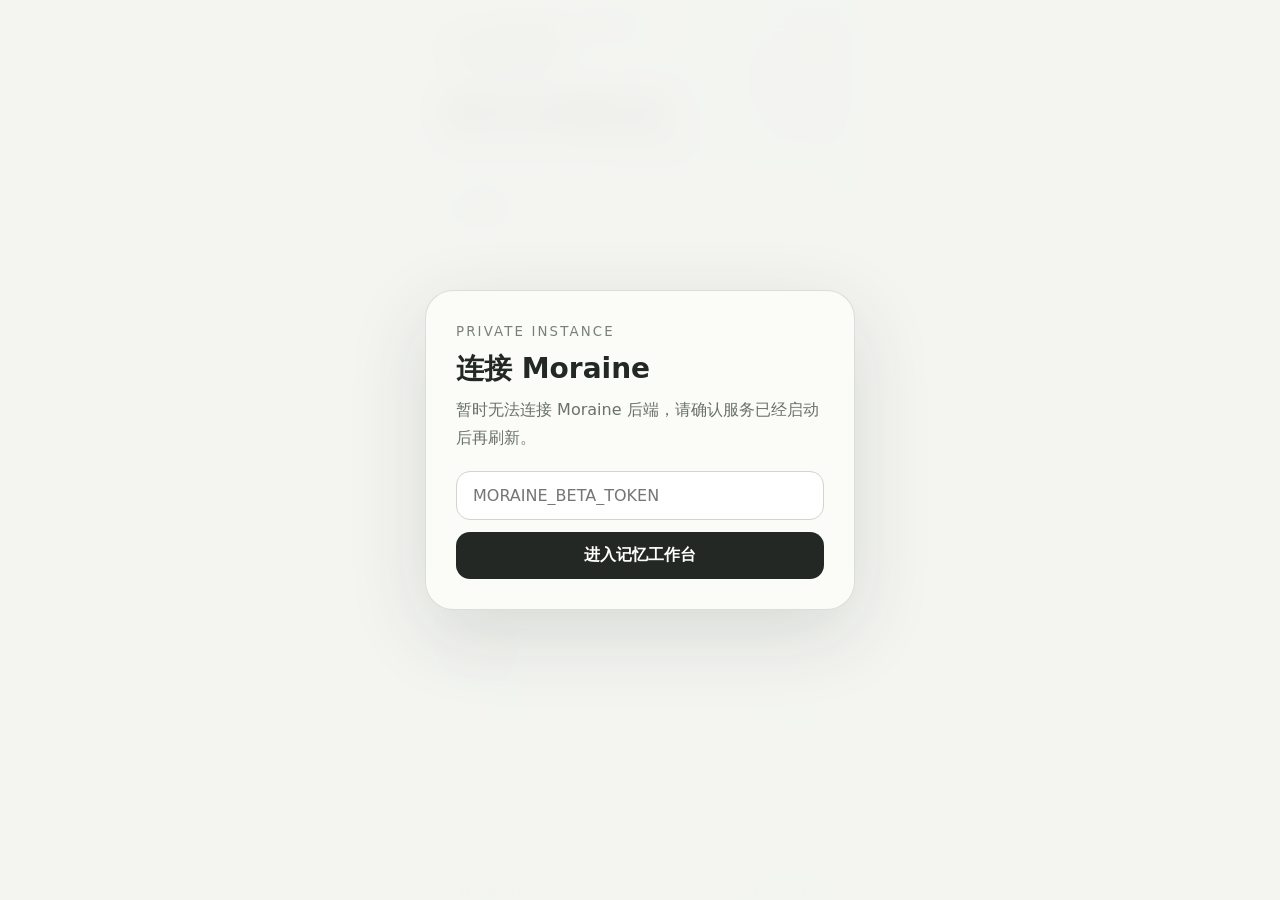
==== commit d4c6ac9a: "Release privacy-hardened beta.15" ====
--- a/src/moraine/static/index.html
+++ b/src/moraine/static/index.html
@@ -756,7 +756,7 @@
         <div class="license-details">
           <details><summary>项目声明</summary><p>允许个人学习、研究、实验及非商业自用。收费服务、商业产品、付费托管、售卖、广告获利或其他预期商业用途须事先获得书面授权。复制、修改或再次分发时，须保留完整许可、版权声明、项目地址及共同署名。</p></details>
           <details><summary>隐私说明</summary><p>不要在反馈、日志或公开截图中提交记忆正文、原始对话、身份关系资料、密钥与服务器凭证。真实数据只提供完成任务所需的最小范围；导出包和快照应保存在受保护的位置。</p></details>
-          <details><summary>第三方组件与致谢</summary><p>第三方代码、模型、字体与素材继续遵循各自许可证。正式纯净版发布前会按实际发布包完成依赖审计；Moraine 的许可只覆盖 Cairn 与 Xiaoran 有权许可的原创部分。</p></details>
+          <details><summary>第三方组件与致谢</summary><p>发行包所用第三方代码与模型遵循各自许可证，具体版本与来源见仓库 NOTICE.md；Moraine 的许可只覆盖 Cairn 与 Xiaoran 有权许可的原创部分。</p></details>
         </div>
         <a class="license-full-link" href="https://polyformproject.org/licenses/noncommercial/1.0.0.txt" target="_blank" rel="noopener">阅读完整 PolyForm 非商业许可 ↗</a>
         </div>
